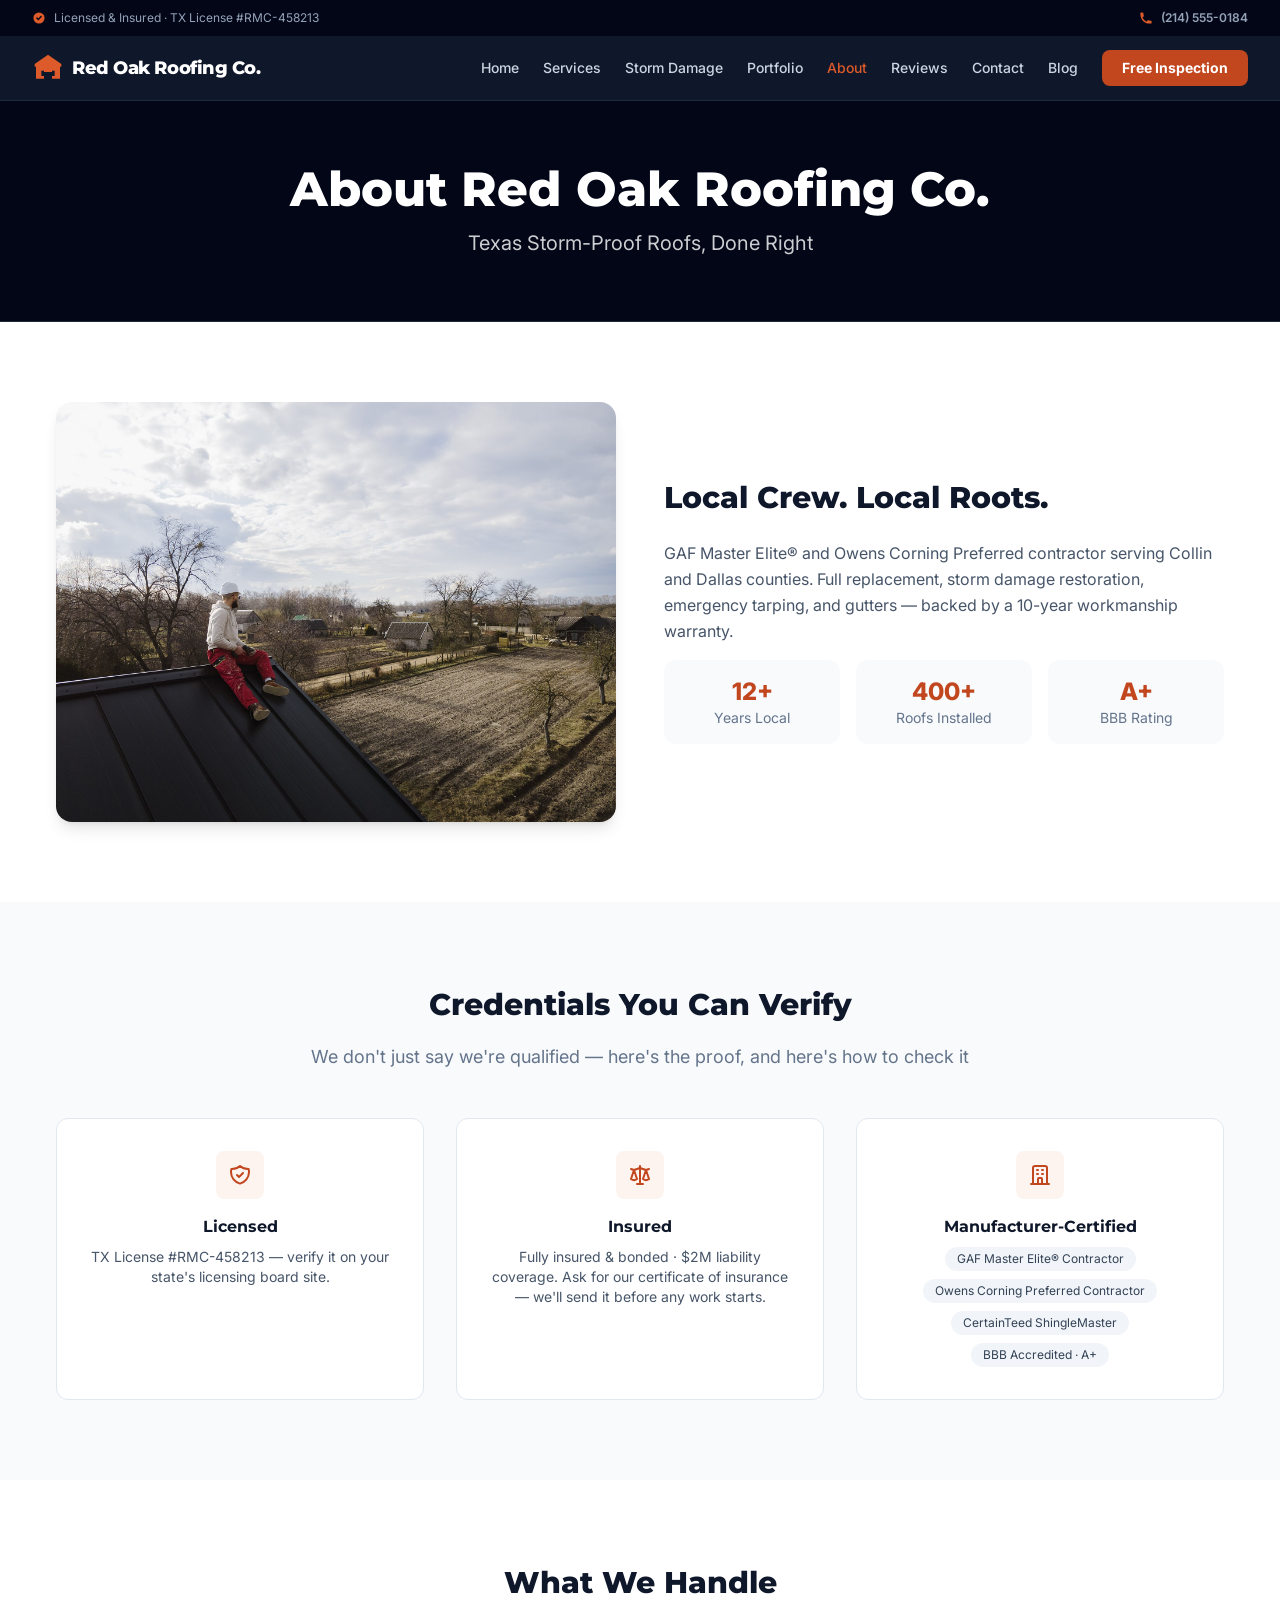
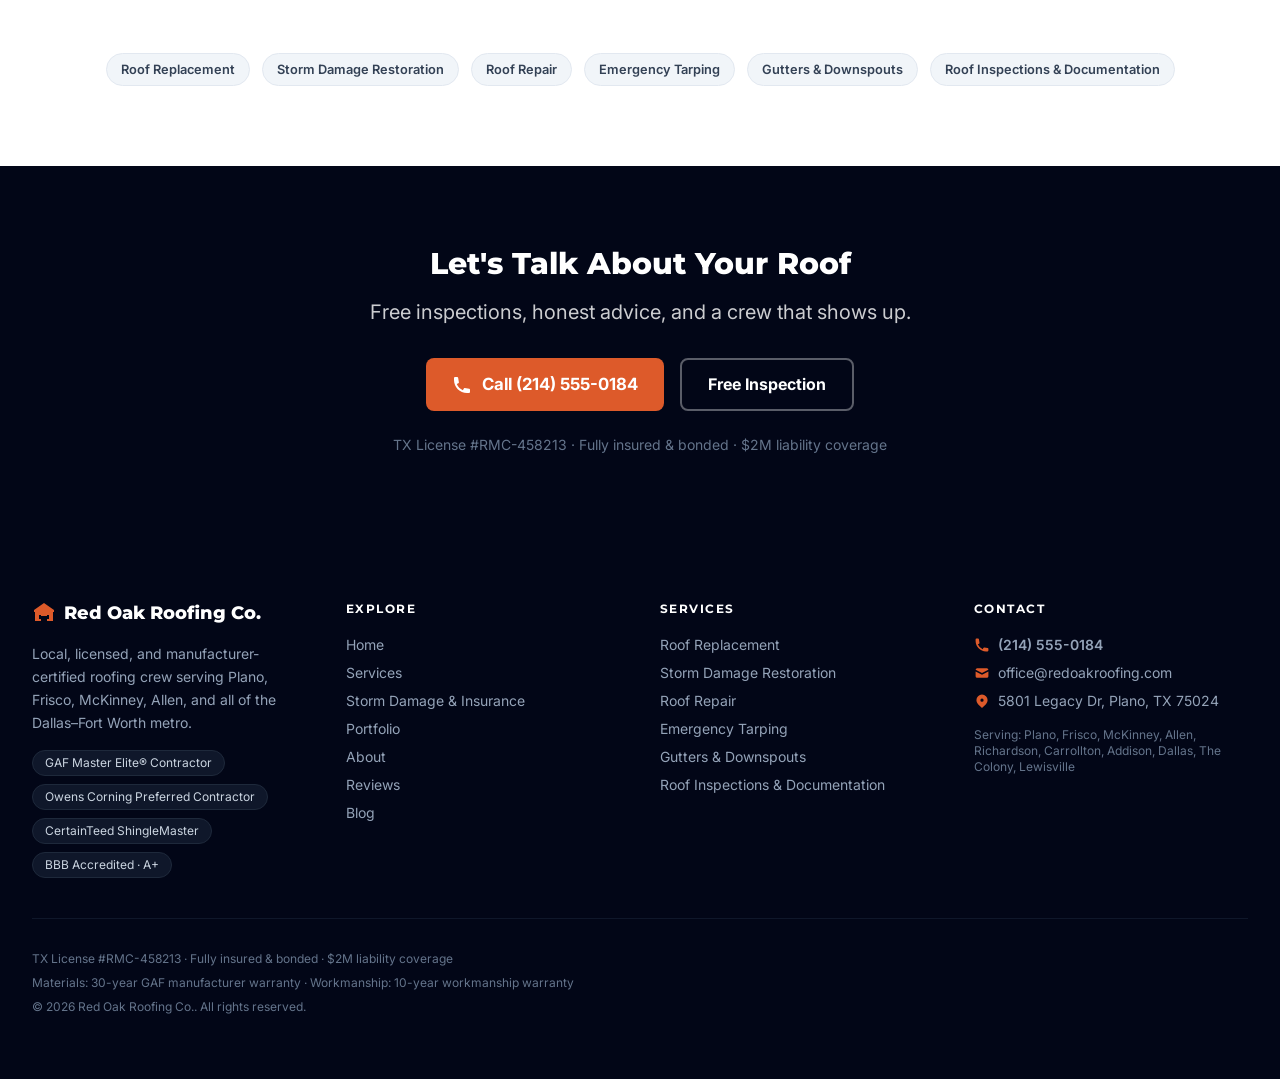
==== about.html @ 8d055d01 "Deploy red-oak-roofing" ====
<!DOCTYPE html>
<html lang="en">
<head>
  <meta charset="UTF-8">
  <meta name="viewport" content="width=device-width, initial-scale=1.0">
  <title>About | Red Oak Roofing Co.</title>
  <meta name="description" content="Learn about Red Oak Roofing Co. — our story, mission, and team.">
  <meta property="og:title" content="About | Red Oak Roofing Co.">
  <meta property="og:description" content="Learn about Red Oak Roofing Co. — our story, mission, and team.">
  <meta property="og:type" content="website">
  <meta name="twitter:card" content="summary_large_image">
  <link rel="canonical" href="https://red-oak-roofing.pages.dev/about.html">
  <script type="application/ld+json">
  {
    "@context": "https://schema.org",
    "@type": "RoofingContractor",
    "name": "Red Oak Roofing Co.",
    "image": "./images/hero-roofing.jpg",
    "telephone": "(214) 555-0184",
    "email": "office@redoakroofing.com",
    "address": { "@type": "PostalAddress", "addressLocality": "Plano, TX", "streetAddress": "5801 Legacy Dr, Plano, TX 75024" },
    "url": "https://red-oak-roofing.pages.dev",
    "description": "GAF Master Elite® and Owens Corning Preferred contractor serving Collin and Dallas counties. Full replacement, storm damage restoration, emergency tarping, and gutters — backed by a 10-year workmanship warranty.",
    "areaServed": "Plano, TX",
    "aggregateRating": { "@type": "AggregateRating", "ratingValue": "4.9", "reviewCount": "212" },
    "priceRange": "$8,000 - $20,000+"
  }
  </script>
  <link rel="stylesheet" href="style.css">
  <link rel="preconnect" href="https://fonts.googleapis.com">
  <link rel="preconnect" href="https://fonts.gstatic.com" crossorigin>
  <link rel="preload" as="style" href="https://fonts.googleapis.com/css2?family=Inter:wght@400;500;600;700&family=Montserrat:wght@600;700;800;900&display=swap">
  <link rel="stylesheet" href="https://fonts.googleapis.com/css2?family=Inter:wght@400;500;600;700&family=Montserrat:wght@600;700;800;900&display=swap" media="print" onload="this.media='all'">
  <noscript><link rel="stylesheet" href="https://fonts.googleapis.com/css2?family=Inter:wght@400;500;600;700&family=Montserrat:wght@600;700;800;900&display=swap"></noscript>
  
  <style>
  *{margin:0;padding:0;box-sizing:border-box}
  html{scroll-behavior:smooth}
  body{font-family:Inter,system-ui,-apple-system,Segoe UI,Roboto,Helvetica Neue,Arial,sans-serif;color:#334155;background:#fff;-webkit-font-smoothing:antialiased}
  h1,h2,h3,h4{font-family:Montserrat,system-ui,sans-serif}
  .container{max-width:1280px;margin:0 auto;padding:0 24px}
  .section{padding:80px 24px}
  .sec-title{font-size:1.875rem;font-weight:800;text-align:center;margin-bottom:48px;color:#0f172a}
  .sec-subtitle{text-align:center;color:#64748b;font-size:1.125rem;margin-top:-32px;margin-bottom:48px}
  .grid-3{display:grid;grid-template-columns:repeat(auto-fit,minmax(300px,1fr));gap:32px}
  .card{background:#fff;border-radius:12px;padding:32px;border:1px solid #e2e8f0;transition:box-shadow .3s}
  .card:hover{box-shadow:0 12px 30px -8px rgba(15,23,42,.12)}
  .form-input{width:100%;padding:12px 16px;border:1px solid #cbd5e1;border-radius:8px;outline:none;transition:border-color .2s,box-shadow .2s;font-family:inherit;background:#fff}
  .form-input:focus{border-color:#c2471f;box-shadow:0 0 0 3px rgba(221,90,42,.15)}
  .btn{display:inline-block;background:#c2471f;color:#fff;padding:14px 28px;border-radius:8px;text-decoration:none;font-weight:700;border:0;cursor:pointer;transition:background .2s;font-family:inherit;font-size:1rem;text-align:center}
  .btn:hover{background:#a03a1e}
  .btn-outline{display:inline-block;border:2px solid rgba(255,255,255,.35);color:#fff;padding:12px 26px;border-radius:8px;text-decoration:none;font-weight:700;transition:background .2s;font-family:inherit;font-size:1rem;text-align:center}
  .btn-outline:hover{background:rgba(255,255,255,.1)}
  .btn-light{display:inline-block;background:#fff;color:#0f172a;padding:14px 28px;border-radius:8px;text-decoration:none;font-weight:700;transition:background .2s;font-family:inherit;font-size:1rem;text-align:center}
  .btn-light:hover{background:#f1f5f9}
  .btn-tel{display:inline-flex;align-items:center;gap:10px;background:#dd5a2a;color:#fff;padding:14px 26px;border-radius:8px;text-decoration:none;font-weight:700;transition:background .2s;font-family:inherit;font-size:1.05rem}
  .btn-tel:hover{background:#c2471f}
  .pill{display:inline-block;background:rgba(255,255,255,.12);border:1px solid rgba(255,255,255,.22);color:#fff;padding:6px 14px;border-radius:9999px;font-size:.8rem;font-weight:600}
  .active-page{color:#dd5a2a!important}
  .smallcaps{font-size:.75rem;font-weight:700;letter-spacing:.12em;text-transform:uppercase}
  .sticky-call{position:fixed;left:0;right:0;bottom:0;z-index:60;display:none;background:#0f172a;padding:10px 12px;gap:10px;border-top:1px solid #1e293b}
  .sticky-call a{flex:1;text-align:center;padding:13px 8px;border-radius:8px;font-weight:700;text-decoration:none;font-size:.95rem}
  .sticky-call .call{background:#dd5a2a;color:#fff}
  .sticky-call .inspect{background:#fff;color:#0f172a}
  .ba{position:relative;overflow:hidden;border-radius:14px;user-select:none}
  .ba img{display:block;width:100%;height:100%;object-fit:cover}
  .ba-after{position:absolute;top:0;left:0;height:100%;overflow:hidden}
  .ba-after img{max-width:none}
  .ba-range{position:absolute;inset:0;width:100%;height:100%;opacity:0;cursor:ew-resize;margin:0}
  .ba-label{position:absolute;top:10px;padding:4px 10px;border-radius:6px;font-size:.7rem;font-weight:700;letter-spacing:.06em;text-transform:uppercase}
  .ba-label.before{left:10px;background:rgba(15,23,42,.75);color:#fff}
  .ba-label.after{right:10px;background:rgba(221,90,42,.92);color:#fff}
  .r-track{display:flex;transition:transform .5s ease}
  .r-slide{min-width:100%;padding:0 16px}
  @media(min-width:768px){.r-slide{min-width:50%}}
  @media(min-width:1024px){.r-slide{min-width:33.333%}}
  @media(max-width:768px){.grid-3{grid-template-columns:1fr}.section{padding:48px 24px}.sticky-call{display:flex}body{padding-bottom:64px}}
  </style>
</head>
<body>
  <div class="bg-slate-950 text-slate-400 text-xs">
    <div class="max-w-7xl mx-auto px-4 sm:px-6 lg:px-8 h-9 flex items-center justify-between">
      <span class="flex items-center gap-2">
        <svg class="w-3.5 h-3.5 text-roof-500" fill="currentColor" viewBox="0 0 20 20"><path fill-rule="evenodd" d="M10 18a8 8 0 100-16 8 8 0 000 16zm3.707-9.293a1 1 0 00-1.414-1.414L9 10.586 7.707 9.293a1 1 0 00-1.414 1.414l2 2a1 1 0 001.414 0l4-4z" clip-rule="evenodd"/></svg>
        Licensed &amp; Insured · TX License #RMC-458213
      </span>
      <a href="tel:(214) 555-0184" class="flex items-center gap-2 hover:text-white transition font-semibold">
        <svg class="w-3.5 h-3.5 text-roof-500" fill="currentColor" viewBox="0 0 20 20"><path d="M2 3a1 1 0 011-1h2.153a1 1 0 01.986.836l.74 4.435a1 1 0 01-.54 1.06l-1.548.773a11.037 11.037 0 006.105 6.105l.774-1.548a1 1 0 011.059-.54l4.435.74a1 1 0 01.836.986V17a1 1 0 01-1 1h-2C7.82 18 2 12.18 2 5V3z"/></svg>
        (214) 555-0184
      </a>
    </div>
  </div>
  <nav class="bg-slate-900 sticky top-0 z-50 border-b border-slate-800">
    <div class="max-w-7xl mx-auto px-4 sm:px-6 lg:px-8">
      <div class="flex justify-between items-center h-16">
        <a href="/" class="flex items-center gap-2">
          <svg class="w-8 h-8 text-roof-500" fill="currentColor" viewBox="0 0 24 24"><path d="M12 2L2 9v2h1v9h6v-5h6v5h6v-9h1V9l-10-7zM7 18v-4h2v4H7zm8 0v-4h2v4h-2z"/></svg>
          <span class="font-heading text-lg font-extrabold text-white tracking-tight">Red Oak Roofing Co.</span>
        </a>
        <div class="hidden lg:flex items-center gap-6 text-sm">
          <a href="/" class="text-slate-300 hover:text-white transition font-medium ">Home</a>
          <a href="/services" class="text-slate-300 hover:text-white transition font-medium ">Services</a>
          <a href="/storm-damage" class="text-slate-300 hover:text-white transition font-medium ">Storm Damage</a>
          <a href="/portfolio" class="text-slate-300 hover:text-white transition font-medium ">Portfolio</a>
          <a href="/about" class="text-slate-300 hover:text-white transition font-medium active-page">About</a>
          <a href="/reviews" class="text-slate-300 hover:text-white transition font-medium ">Reviews</a>
          <a href="/contact" class="text-slate-300 hover:text-white transition font-medium ">Contact</a>
          <a href="/blog" class="text-slate-300 hover:text-white transition font-medium ">Blog</a>
          <a href="/contact" class="bg-roof-600 text-white px-5 py-2 rounded-lg hover:bg-roof-700 transition font-bold text-sm">Free Inspection</a>
        </div>
        <div class="flex items-center gap-3 lg:hidden">
          <a href="tel:(214) 555-0184" class="bg-roof-600 text-white px-4 py-2 rounded-lg font-bold text-sm">Call</a>
          <button onclick="document.getElementById('mobile-menu').classList.toggle('hidden')" aria-label="Menu">
            <svg class="w-6 h-6 text-white" fill="none" stroke="currentColor" viewBox="0 0 24 24"><path stroke-linecap="round" stroke-linejoin="round" stroke-width="2" d="M4 6h16M4 12h16M4 18h16"/></svg>
          </button>
        </div>
      </div>
    </div>
    <div id="mobile-menu" class="hidden lg:hidden bg-slate-900 border-t border-slate-800">
      <div class="px-4 py-3 space-y-1">
        <a href="/" class="block py-2 text-slate-300 hover:text-white">Home</a>
        <a href="/services" class="block py-2 text-slate-300 hover:text-white">Services</a>
        <a href="/storm-damage" class="block py-2 text-roof-500 font-semibold">Storm Damage &amp; Insurance Claims</a>
        <a href="/portfolio" class="block py-2 text-slate-300 hover:text-white">Portfolio</a>
        <a href="/about" class="block py-2 text-slate-300 hover:text-white">About</a>
        <a href="/reviews" class="block py-2 text-slate-300 hover:text-white">Reviews</a>
        <a href="/contact" class="block py-2 text-slate-300 hover:text-white">Contact</a>
        <a href="/blog" class="block py-2 text-slate-300 hover:text-white">Blog</a>
        <a href="tel:(214) 555-0184" class="block py-2 text-roof-500 font-bold">Call (214) 555-0184</a>
      </div>
    </div>
  </nav>

  <section class="bg-slate-950 text-white py-16 border-b border-slate-800">
    <div class="max-w-7xl mx-auto px-4 sm:px-6 lg:px-8 text-center">
      <h1 class="text-4xl md:text-5xl font-extrabold mb-4">About Red Oak Roofing Co.</h1>
      <p class="text-xl opacity-80 max-w-2xl mx-auto">Texas Storm-Proof Roofs, Done Right</p>
    </div>
  </section>

  <section class="section">
    <div class="max-w-7xl mx-auto px-4 sm:px-6 lg:px-8">
      <div class="grid md:grid-cols-2 gap-12 items-center">
        <div>
          <img src="./images/about-crew.jpg" alt="The Red Oak Roofing Co. crew" class="rounded-2xl w-full h-auto shadow-lg" loading="lazy">
        </div>
        <div>
          <h2 class="text-3xl font-extrabold text-slate-900 mb-6">Local Crew. Local Roots.</h2>
          <p class="text-slate-600 leading-relaxed mb-4">GAF Master Elite® and Owens Corning Preferred contractor serving Collin and Dallas counties. Full replacement, storm damage restoration, emergency tarping, and gutters — backed by a 10-year workmanship warranty.</p>
          
          
          <div class="grid grid-cols-3 gap-4">
            <div class="bg-slate-50 rounded-xl p-4 text-center">
              <div class="text-2xl font-extrabold text-roof-600">12+</div>
              <div class="text-slate-500 text-sm">Years Local</div>
            </div>
            <div class="bg-slate-50 rounded-xl p-4 text-center">
              <div class="text-2xl font-extrabold text-roof-600">400+</div>
              <div class="text-slate-500 text-sm">Roofs Installed</div>
            </div>
            <div class="bg-slate-50 rounded-xl p-4 text-center">
              <div class="text-2xl font-extrabold text-roof-600">A+</div>
              <div class="text-slate-500 text-sm">BBB Rating</div>
            </div>
          </div>
        </div>
      </div>
    </div>
  </section>

  <section class="section bg-slate-50">
    <div class="max-w-7xl mx-auto px-4 sm:px-6 lg:px-8">
      <h2 class="sec-title">Credentials You Can Verify</h2>
      <p class="sec-subtitle">We don't just say we're qualified — here's the proof, and here's how to check it</p>
      <div class="grid md:grid-cols-3 gap-8">
        <div class="card">
          <div class="w-12 h-12 bg-roof-50 text-roof-600 rounded-lg flex items-center justify-center mx-auto mb-4">
            <svg class="w-6 h-6" fill="none" stroke="currentColor" viewBox="0 0 24 24"><path stroke-linecap="round" stroke-linejoin="round" stroke-width="2" d="M9 12l2 2 4-4m5.618-4.016A11.955 11.955 0 0112 2.944a11.955 11.955 0 01-8.618 3.04A12.02 12.02 0 003 9c0 5.591 3.824 10.29 9 11.622 5.176-1.332 9-6.03 9-11.622 0-1.042-.133-2.052-.382-3.016z"/></svg>
          </div>
          <h3 class="font-bold text-slate-900 mb-2 text-center">Licensed</h3>
          <p class="text-slate-600 text-sm text-center">TX License #RMC-458213 — verify it on your state's licensing board site.</p>
        </div>
        <div class="card">
          <div class="w-12 h-12 bg-roof-50 text-roof-600 rounded-lg flex items-center justify-center mx-auto mb-4">
            <svg class="w-6 h-6" fill="none" stroke="currentColor" viewBox="0 0 24 24"><path stroke-linecap="round" stroke-linejoin="round" stroke-width="2" d="M3 6l3 1m0 0l-3 9a5.002 5.002 0 006.001 0M6 7l3 9M6 7l6-2m6 2l3-1m-3 1l-3 9a5.002 5.002 0 006.001 0M18 7l3 9m-3-9l-6-2m0-2v2m0 16V5m0 16H9m3 0h3"/></svg>
          </div>
          <h3 class="font-bold text-slate-900 mb-2 text-center">Insured</h3>
          <p class="text-slate-600 text-sm text-center">Fully insured &amp; bonded · $2M liability coverage. Ask for our certificate of insurance — we'll send it before any work starts.</p>
        </div>
        <div class="card">
          <div class="w-12 h-12 bg-roof-50 text-roof-600 rounded-lg flex items-center justify-center mx-auto mb-4">
            <svg class="w-6 h-6" fill="none" stroke="currentColor" viewBox="0 0 24 24"><path stroke-linecap="round" stroke-linejoin="round" stroke-width="2" d="M19 21V5a2 2 0 00-2-2H7a2 2 0 00-2 2v16m14 0h2m-2 0h-5m-9 0H3m2 0h5M9 7h1m-1 4h1m4-4h1m-1 4h1m-5 10v-5a1 1 0 011-1h2a1 1 0 011 1v5m-4 0h4"/></svg>
          </div>
          <h3 class="font-bold text-slate-900 mb-2 text-center">Manufacturer-Certified</h3>
          <div class="flex flex-wrap gap-2 justify-center">
            <span class="text-xs bg-slate-100 rounded-full px-3 py-1 text-slate-700">GAF Master Elite® Contractor</span><span class="text-xs bg-slate-100 rounded-full px-3 py-1 text-slate-700">Owens Corning Preferred Contractor</span><span class="text-xs bg-slate-100 rounded-full px-3 py-1 text-slate-700">CertainTeed ShingleMaster</span><span class="text-xs bg-slate-100 rounded-full px-3 py-1 text-slate-700">BBB Accredited · A+</span>
            
          </div>
        </div>
      </div>
    </div>
  </section>

  <section class="section">
    <div class="max-w-7xl mx-auto px-4 sm:px-6 lg:px-8 text-center">
      <h2 class="sec-title">What We Handle</h2>
      <div class="flex flex-wrap gap-3 justify-center">
        <span class="pill !bg-slate-100 !text-slate-700 !border-slate-200">Roof Replacement</span>
        <span class="pill !bg-slate-100 !text-slate-700 !border-slate-200">Storm Damage Restoration</span>
        <span class="pill !bg-slate-100 !text-slate-700 !border-slate-200">Roof Repair</span>
        <span class="pill !bg-slate-100 !text-slate-700 !border-slate-200">Emergency Tarping</span>
        <span class="pill !bg-slate-100 !text-slate-700 !border-slate-200">Gutters &amp; Downspouts</span>
        <span class="pill !bg-slate-100 !text-slate-700 !border-slate-200">Roof Inspections &amp; Documentation</span>
      </div>
    </div>
  </section>

  <section class="section bg-slate-950 text-white text-center">
    <div class="max-w-3xl mx-auto px-4">
      <h2 class="text-3xl font-extrabold mb-4">Let's Talk About Your Roof</h2>
      <p class="text-xl opacity-80 mb-8">Free inspections, honest advice, and a crew that shows up.</p>
      <div class="flex flex-col sm:flex-row gap-4 justify-center">
        <a href="tel:(214) 555-0184" class="btn-tel">
          <svg class="w-5 h-5" fill="currentColor" viewBox="0 0 20 20"><path d="M2 3a1 1 0 011-1h2.153a1 1 0 01.986.836l.74 4.435a1 1 0 01-.54 1.06l-1.548.773a11.037 11.037 0 006.105 6.105l.774-1.548a1 1 0 011.059-.54l4.435.74a1 1 0 01.836.986V17a1 1 0 01-1 1h-2C7.82 18 2 12.18 2 5V3z"/></svg>
          Call (214) 555-0184
        </a>
        <a href="/contact" class="btn-outline">Free Inspection</a>
      </div>
      <p class="text-slate-500 text-sm mt-6">TX License #RMC-458213 · Fully insured &amp; bonded · $2M liability coverage</p>
    </div>
  </section>

  <footer class="bg-slate-950 text-slate-400">
    <div class="max-w-7xl mx-auto px-4 sm:px-6 lg:px-8 py-16">
      <div class="grid grid-cols-1 md:grid-cols-2 lg:grid-cols-4 gap-10">
        <div>
          <div class="flex items-center gap-2 mb-4">
            <svg class="w-6 h-6 text-roof-500" fill="currentColor" viewBox="0 0 24 24"><path d="M12 2L2 9v2h1v9h6v-5h6v5h6v-9h1V9l-10-7zM7 18v-4h2v4H7zm8 0v-4h2v4h-2z"/></svg>
            <span class="font-heading text-lg font-extrabold text-white">Red Oak Roofing Co.</span>
          </div>
          <p class="text-sm leading-relaxed mb-4">Local, licensed, and manufacturer-certified roofing crew serving Plano, Frisco, McKinney, Allen, and all of the Dallas–Fort Worth metro.</p>
          <div class="flex flex-wrap gap-2">
            <span class="text-xs bg-slate-900 border border-slate-800 rounded-full px-3 py-1 text-slate-300">GAF Master Elite® Contractor</span><span class="text-xs bg-slate-900 border border-slate-800 rounded-full px-3 py-1 text-slate-300">Owens Corning Preferred Contractor</span><span class="text-xs bg-slate-900 border border-slate-800 rounded-full px-3 py-1 text-slate-300">CertainTeed ShingleMaster</span><span class="text-xs bg-slate-900 border border-slate-800 rounded-full px-3 py-1 text-slate-300">BBB Accredited · A+</span>
          </div>
        </div>
        <div>
          <h3 class="font-heading text-white font-bold mb-4 text-sm smallcaps">Explore</h3>
          <ul class="space-y-2 text-sm">
            <li><a href="/" class="hover:text-white transition">Home</a></li>
            <li><a href="/services" class="hover:text-white transition">Services</a></li>
            <li><a href="/storm-damage" class="hover:text-white transition">Storm Damage &amp; Insurance</a></li>
            <li><a href="/portfolio" class="hover:text-white transition">Portfolio</a></li>
            <li><a href="/about" class="hover:text-white transition">About</a></li>
            <li><a href="/reviews" class="hover:text-white transition">Reviews</a></li>
            <li><a href="/blog" class="hover:text-white transition">Blog</a></li>
          </ul>
        </div>
        <div>
          <h3 class="font-heading text-white font-bold mb-4 text-sm smallcaps">Services</h3>
          <ul class="space-y-2 text-sm">
            <li>Roof Replacement</li>
            <li>Storm Damage Restoration</li>
            <li>Roof Repair</li>
            <li>Emergency Tarping</li>
            <li>Gutters &amp; Downspouts</li>
            <li>Roof Inspections &amp; Documentation</li>
          </ul>
        </div>
        <div>
          <h3 class="font-heading text-white font-bold mb-4 text-sm smallcaps">Contact</h3>
          <ul class="space-y-2 text-sm">
            <li class="flex items-center gap-2"><svg class="w-4 h-4 text-roof-500" fill="currentColor" viewBox="0 0 20 20"><path d="M2 3a1 1 0 011-1h2.153a1 1 0 01.986.836l.74 4.435a1 1 0 01-.54 1.06l-1.548.773a11.037 11.037 0 006.105 6.105l.774-1.548a1 1 0 011.059-.54l4.435.74a1 1 0 01.836.986V17a1 1 0 01-1 1h-2C7.82 18 2 12.18 2 5V3z"/></svg><a href="tel:(214) 555-0184" class="hover:text-white transition font-semibold">(214) 555-0184</a></li>
            <li class="flex items-center gap-2"><svg class="w-4 h-4 text-roof-500" fill="currentColor" viewBox="0 0 20 20"><path d="M2.003 5.884L10 9.882l7.997-3.998A2 2 0 0016 4H4a2 2 0 00-1.997 1.884z"/><path d="M18 8.118l-8 4-8-4V14a2 2 0 002 2h12a2 2 0 002-2V8.118z"/></svg><a href="mailto:office@redoakroofing.com" class="hover:text-white transition">office@redoakroofing.com</a></li>
            <li class="flex items-start gap-2"><svg class="w-4 h-4 text-roof-500 mt-0.5" fill="currentColor" viewBox="0 0 20 20"><path fill-rule="evenodd" d="M5.05 4.05a7 7 0 119.9 9.9L10 18.9l-4.95-4.95a7 7 0 010-9.9zM10 11a2 2 0 100-4 2 2 0 000 4z" clip-rule="evenodd"/></svg><span>5801 Legacy Dr, Plano, TX 75024</span></li>
          </ul>
          <p class="text-xs mt-4 text-slate-500">Serving: Plano, Frisco, McKinney, Allen, Richardson, Carrollton, Addison, Dallas, The Colony, Lewisville</p>
        </div>
      </div>
      <div class="border-t border-slate-900 mt-10 pt-8 text-xs text-slate-500 space-y-2">
        <p>TX License #RMC-458213 · Fully insured &amp; bonded · $2M liability coverage</p>
        <p>Materials: 30-year GAF manufacturer warranty · Workmanship: 10-year workmanship warranty</p>
        <p>&copy; 2026 Red Oak Roofing Co.. All rights reserved.</p>
      </div>
    </div>
  </footer>
  <div class="sticky-call">
    <a href="tel:(214) 555-0184" class="call">Call Now</a>
    <a href="/contact" class="inspect">Free Inspection</a>
  </div>
  <script>
    document.getElementById('mobile-menu')?.classList.add('hidden');
  </script>
</body>
</html>
---- style.css ----
*,:after,:before{--tw-border-spacing-x:0;--tw-border-spacing-y:0;--tw-translate-x:0;--tw-translate-y:0;--tw-rotate:0;--tw-skew-x:0;--tw-skew-y:0;--tw-scale-x:1;--tw-scale-y:1;--tw-pan-x: ;--tw-pan-y: ;--tw-pinch-zoom: ;--tw-scroll-snap-strictness:proximity;--tw-gradient-from-position: ;--tw-gradient-via-position: ;--tw-gradient-to-position: ;--tw-ordinal: ;--tw-slashed-zero: ;--tw-numeric-figure: ;--tw-numeric-spacing: ;--tw-numeric-fraction: ;--tw-ring-inset: ;--tw-ring-offset-width:0px;--tw-ring-offset-color:#fff;--tw-ring-color:rgba(59,130,246,.5);--tw-ring-offset-shadow:0 0 #0000;--tw-ring-shadow:0 0 #0000;--tw-shadow:0 0 #0000;--tw-shadow-colored:0 0 #0000;--tw-blur: ;--tw-brightness: ;--tw-contrast: ;--tw-grayscale: ;--tw-hue-rotate: ;--tw-invert: ;--tw-saturate: ;--tw-sepia: ;--tw-drop-shadow: ;--tw-backdrop-blur: ;--tw-backdrop-brightness: ;--tw-backdrop-contrast: ;--tw-backdrop-grayscale: ;--tw-backdrop-hue-rotate: ;--tw-backdrop-invert: ;--tw-backdrop-opacity: ;--tw-backdrop-saturate: ;--tw-backdrop-sepia: ;--tw-contain-size: ;--tw-contain-layout: ;--tw-contain-paint: ;--tw-contain-style: }::backdrop{--tw-border-spacing-x:0;--tw-border-spacing-y:0;--tw-translate-x:0;--tw-translate-y:0;--tw-rotate:0;--tw-skew-x:0;--tw-skew-y:0;--tw-scale-x:1;--tw-scale-y:1;--tw-pan-x: ;--tw-pan-y: ;--tw-pinch-zoom: ;--tw-scroll-snap-strictness:proximity;--tw-gradient-from-position: ;--tw-gradient-via-position: ;--tw-gradient-to-position: ;--tw-ordinal: ;--tw-slashed-zero: ;--tw-numeric-figure: ;--tw-numeric-spacing: ;--tw-numeric-fraction: ;--tw-ring-inset: ;--tw-ring-offset-width:0px;--tw-ring-offset-color:#fff;--tw-ring-color:rgba(59,130,246,.5);--tw-ring-offset-shadow:0 0 #0000;--tw-ring-shadow:0 0 #0000;--tw-shadow:0 0 #0000;--tw-shadow-colored:0 0 #0000;--tw-blur: ;--tw-brightness: ;--tw-contrast: ;--tw-grayscale: ;--tw-hue-rotate: ;--tw-invert: ;--tw-saturate: ;--tw-sepia: ;--tw-drop-shadow: ;--tw-backdrop-blur: ;--tw-backdrop-brightness: ;--tw-backdrop-contrast: ;--tw-backdrop-grayscale: ;--tw-backdrop-hue-rotate: ;--tw-backdrop-invert: ;--tw-backdrop-opacity: ;--tw-backdrop-saturate: ;--tw-backdrop-sepia: ;--tw-contain-size: ;--tw-contain-layout: ;--tw-contain-paint: ;--tw-contain-style: }/*! tailwindcss v3.4.19 | MIT License | https://tailwindcss.com*/*,:after,:before{box-sizing:border-box;border:0 solid #e5e7eb}:after,:before{--tw-content:""}:host,html{line-height:1.5;-webkit-text-size-adjust:100%;-moz-tab-size:4;-o-tab-size:4;tab-size:4;font-family:Inter,system-ui,sans-serif;font-feature-settings:normal;font-variation-settings:normal;-webkit-tap-highlight-color:transparent}body{margin:0;line-height:inherit}hr{height:0;color:inherit;border-top-width:1px}abbr:where([title]){-webkit-text-decoration:underline dotted;text-decoration:underline dotted}h1,h2,h3,h4,h5,h6{font-size:inherit;font-weight:inherit}a{color:inherit;text-decoration:inherit}b,strong{font-weight:bolder}code,kbd,pre,samp{font-family:JetBrains Mono,monospace;font-feature-settings:normal;font-variation-settings:normal;font-size:1em}small{font-size:80%}sub,sup{font-size:75%;line-height:0;position:relative;vertical-align:baseline}sub{bottom:-.25em}sup{top:-.5em}table{text-indent:0;border-color:inherit;border-collapse:collapse}button,input,optgroup,select,textarea{font-family:inherit;font-feature-settings:inherit;font-variation-settings:inherit;font-size:100%;font-weight:inherit;line-height:inherit;letter-spacing:inherit;color:inherit;margin:0;padding:0}button,select{text-transform:none}button,input:where([type=button]),input:where([type=reset]),input:where([type=submit]){-webkit-appearance:button;background-color:transparent;background-image:none}:-moz-focusring{outline:auto}:-moz-ui-invalid{box-shadow:none}progress{vertical-align:baseline}::-webkit-inner-spin-button,::-webkit-outer-spin-button{height:auto}[type=search]{-webkit-appearance:textfield;outline-offset:-2px}::-webkit-search-decoration{-webkit-appearance:none}::-webkit-file-upload-button{-webkit-appearance:button;font:inherit}summary{display:list-item}blockquote,dd,dl,figure,h1,h2,h3,h4,h5,h6,hr,p,pre{margin:0}fieldset{margin:0}fieldset,legend{padding:0}menu,ol,ul{list-style:none;margin:0;padding:0}dialog{padding:0}textarea{resize:vertical}input::-moz-placeholder,textarea::-moz-placeholder{opacity:1;color:#9ca3af}input::placeholder,textarea::placeholder{opacity:1;color:#9ca3af}[role=button],button{cursor:pointer}:disabled{cursor:default}audio,canvas,embed,iframe,img,object,svg,video{display:block;vertical-align:middle}img,video{max-width:100%;height:auto}[hidden]:where(:not([hidden=until-found])){display:none}.container{width:100%}@media (min-width:640px){.container{max-width:640px}}@media (min-width:768px){.container{max-width:768px}}@media (min-width:1024px){.container{max-width:1024px}}@media (min-width:1280px){.container{max-width:1280px}}@media (min-width:1536px){.container{max-width:1536px}}.pointer-events-none{pointer-events:none}.visible{visibility:visible}.fixed{position:fixed}.absolute{position:absolute}.relative{position:relative}.sticky{position:sticky}.inset-0{inset:0}.inset-x-0{left:0;right:0}.-bottom-4{bottom:-1rem}.-left-4{left:-1rem}.-right-4{right:-1rem}.-top-3{top:-.75rem}.-top-4{top:-1rem}.bottom-0{bottom:0}.bottom-8{bottom:2rem}.left-0{left:0}.left-1\/2{left:50%}.left-3{left:.75rem}.right-0{right:0}.top-0{top:0}.top-3{top:.75rem}.z-10{z-index:10}.z-50{z-index:50}.z-\[1\]{z-index:1}.z-\[2\]{z-index:2}.mx-2{margin-left:.5rem;margin-right:.5rem}.mx-auto{margin-left:auto;margin-right:auto}.my-1{margin-top:.25rem;margin-bottom:.25rem}.my-2{margin-top:.5rem;margin-bottom:.5rem}.my-4{margin-top:1rem;margin-bottom:1rem}.mb-0{margin-bottom:0}.mb-1{margin-bottom:.25rem}.mb-10{margin-bottom:2.5rem}.mb-12{margin-bottom:3rem}.mb-14{margin-bottom:3.5rem}.mb-16{margin-bottom:4rem}.mb-2{margin-bottom:.5rem}.mb-3{margin-bottom:.75rem}.mb-4{margin-bottom:1rem}.mb-5{margin-bottom:1.25rem}.mb-6{margin-bottom:1.5rem}.mb-8{margin-bottom:2rem}.mt-0\.5{margin-top:.125rem}.mt-1{margin-top:.25rem}.mt-1\.5{margin-top:.375rem}.mt-10{margin-top:2.5rem}.mt-12{margin-top:3rem}.mt-16{margin-top:4rem}.mt-2{margin-top:.5rem}.mt-3{margin-top:.75rem}.mt-4{margin-top:1rem}.mt-6{margin-top:1.5rem}.mt-8{margin-top:2rem}.line-clamp-3{overflow:hidden;display:-webkit-box;-webkit-box-orient:vertical;-webkit-line-clamp:3}.block{display:block}.inline-block{display:inline-block}.flex{display:flex}.inline-flex{display:inline-flex}.table{display:table}.grid{display:grid}.hidden{display:none}.aspect-\[16\/10\]{aspect-ratio:16/10}.aspect-\[4\/3\]{aspect-ratio:4/3}.aspect-square{aspect-ratio:1/1}.h-0\.5{height:.125rem}.h-1{height:.25rem}.h-10{height:2.5rem}.h-12{height:3rem}.h-14{height:3.5rem}.h-16{height:4rem}.h-2{height:.5rem}.h-20{height:5rem}.h-24{height:6rem}.h-28{height:7rem}.h-3{height:.75rem}.h-3\.5{height:.875rem}.h-32{height:8rem}.h-4{height:1rem}.h-48{height:12rem}.h-5{height:1.25rem}.h-52{height:13rem}.h-56{height:14rem}.h-6{height:1.5rem}.h-64{height:16rem}.h-7{height:1.75rem}.h-72{height:18rem}.h-8{height:2rem}.h-80{height:20rem}.h-9{height:2.25rem}.h-96{height:24rem}.h-\[260px\]{height:260px}.h-\[400px\]{height:400px}.h-\[450px\]{height:450px}.h-\[500px\]{height:500px}.h-auto{height:auto}.h-full{height:100%}.min-h-\[2rem\]{min-height:2rem}.min-h-\[90vh\]{min-height:90vh}.min-h-screen{min-height:100vh}.w-1{width:.25rem}.w-10{width:2.5rem}.w-12{width:3rem}.w-14{width:3.5rem}.w-16{width:4rem}.w-2{width:.5rem}.w-20{width:5rem}.w-24{width:6rem}.w-28{width:7rem}.w-3{width:.75rem}.w-3\.5{width:.875rem}.w-4{width:1rem}.w-5{width:1.25rem}.w-6{width:1.5rem}.w-7{width:1.75rem}.w-8{width:2rem}.w-9{width:2.25rem}.w-full{width:100%}.min-w-0{min-width:0}.max-w-2xl{max-width:42rem}.max-w-3xl{max-width:48rem}.max-w-4xl{max-width:56rem}.max-w-5xl{max-width:64rem}.max-w-6xl{max-width:72rem}.max-w-7xl{max-width:80rem}.max-w-md{max-width:28rem}.max-w-none{max-width:none}.max-w-sm{max-width:24rem}.max-w-xl{max-width:36rem}.flex-1{flex:1 1 0%}.flex-shrink-0,.shrink-0{flex-shrink:0}.flex-grow,.grow{flex-grow:1}.-translate-x-1\/2{--tw-translate-x:-50%}.-translate-x-1\/2,.scale-105{transform:translate(var(--tw-translate-x),var(--tw-translate-y)) rotate(var(--tw-rotate)) skewX(var(--tw-skew-x)) skewY(var(--tw-skew-y)) scaleX(var(--tw-scale-x)) scaleY(var(--tw-scale-y))}.scale-105{--tw-scale-x:1.05;--tw-scale-y:1.05}.transform{transform:translate(var(--tw-translate-x),var(--tw-translate-y)) rotate(var(--tw-rotate)) skewX(var(--tw-skew-x)) skewY(var(--tw-skew-y)) scaleX(var(--tw-scale-x)) scaleY(var(--tw-scale-y))}@keyframes bounce{0%,to{transform:translateY(-25%);animation-timing-function:cubic-bezier(.8,0,1,1)}50%{transform:none;animation-timing-function:cubic-bezier(0,0,.2,1)}}.animate-bounce{animation:bounce 1s infinite}@keyframes pulse{50%{opacity:.5}}.animate-pulse{animation:pulse 2s cubic-bezier(.4,0,.6,1) infinite}.cursor-default{cursor:default}.grid-cols-1{grid-template-columns:repeat(1,minmax(0,1fr))}.grid-cols-2{grid-template-columns:repeat(2,minmax(0,1fr))}.grid-cols-3{grid-template-columns:repeat(3,minmax(0,1fr))}.flex-col{flex-direction:column}.flex-wrap{flex-wrap:wrap}.items-start{align-items:flex-start}.items-end{align-items:flex-end}.items-center{align-items:center}.justify-center{justify-content:center}.justify-between{justify-content:space-between}.gap-1{gap:.25rem}.gap-1\.5{gap:.375rem}.gap-10{gap:2.5rem}.gap-12{gap:3rem}.gap-16{gap:4rem}.gap-2{gap:.5rem}.gap-3{gap:.75rem}.gap-4{gap:1rem}.gap-5{gap:1.25rem}.gap-6{gap:1.5rem}.gap-8{gap:2rem}.gap-x-10{-moz-column-gap:2.5rem;column-gap:2.5rem}.gap-x-6{-moz-column-gap:1.5rem;column-gap:1.5rem}.gap-y-2{row-gap:.5rem}.gap-y-3{row-gap:.75rem}.space-y-1>:not([hidden])~:not([hidden]){--tw-space-y-reverse:0;margin-top:calc(.25rem*(1 - var(--tw-space-y-reverse)));margin-bottom:calc(.25rem*var(--tw-space-y-reverse))}.space-y-1\.5>:not([hidden])~:not([hidden]){--tw-space-y-reverse:0;margin-top:calc(.375rem*(1 - var(--tw-space-y-reverse)));margin-bottom:calc(.375rem*var(--tw-space-y-reverse))}.space-y-16>:not([hidden])~:not([hidden]){--tw-space-y-reverse:0;margin-top:calc(4rem*(1 - var(--tw-space-y-reverse)));margin-bottom:calc(4rem*var(--tw-space-y-reverse))}.space-y-2>:not([hidden])~:not([hidden]){--tw-space-y-reverse:0;margin-top:calc(.5rem*(1 - var(--tw-space-y-reverse)));margin-bottom:calc(.5rem*var(--tw-space-y-reverse))}.space-y-2\.5>:not([hidden])~:not([hidden]){--tw-space-y-reverse:0;margin-top:calc(.625rem*(1 - var(--tw-space-y-reverse)));margin-bottom:calc(.625rem*var(--tw-space-y-reverse))}.space-y-3>:not([hidden])~:not([hidden]){--tw-space-y-reverse:0;margin-top:calc(.75rem*(1 - var(--tw-space-y-reverse)));margin-bottom:calc(.75rem*var(--tw-space-y-reverse))}.space-y-4>:not([hidden])~:not([hidden]){--tw-space-y-reverse:0;margin-top:calc(1rem*(1 - var(--tw-space-y-reverse)));margin-bottom:calc(1rem*var(--tw-space-y-reverse))}.space-y-5>:not([hidden])~:not([hidden]){--tw-space-y-reverse:0;margin-top:calc(1.25rem*(1 - var(--tw-space-y-reverse)));margin-bottom:calc(1.25rem*var(--tw-space-y-reverse))}.space-y-6>:not([hidden])~:not([hidden]){--tw-space-y-reverse:0;margin-top:calc(1.5rem*(1 - var(--tw-space-y-reverse)));margin-bottom:calc(1.5rem*var(--tw-space-y-reverse))}.overflow-hidden{overflow:hidden}.whitespace-nowrap{white-space:nowrap}.whitespace-pre-line{white-space:pre-line}.rounded-2xl{border-radius:1rem}.rounded-full{border-radius:9999px}.rounded-lg{border-radius:.5rem}.rounded-xl{border-radius:.75rem}.border{border-width:1px}.border-2{border-width:2px}.border-4{border-width:4px}.border-y{border-top-width:1px}.border-b,.border-y{border-bottom-width:1px}.border-t{border-top-width:1px}.border-t-4{border-top-width:4px}.\!border-slate-200{--tw-border-opacity:1!important;border-color:rgb(226 232 240/var(--tw-border-opacity,1))!important}.\!border-slate-300{--tw-border-opacity:1!important;border-color:rgb(203 213 225/var(--tw-border-opacity,1))!important}.border-accent-100{--tw-border-opacity:1;border-color:rgb(243 232 255/var(--tw-border-opacity,1))}.border-gray-100{--tw-border-opacity:1;border-color:rgb(243 244 246/var(--tw-border-opacity,1))}.border-gray-200{--tw-border-opacity:1;border-color:rgb(229 231 235/var(--tw-border-opacity,1))}.border-gray-300{--tw-border-opacity:1;border-color:rgb(209 213 219/var(--tw-border-opacity,1))}.border-gray-600{--tw-border-opacity:1;border-color:rgb(75 85 99/var(--tw-border-opacity,1))}.border-gray-700{--tw-border-opacity:1;border-color:rgb(55 65 81/var(--tw-border-opacity,1))}.border-gray-800{--tw-border-opacity:1;border-color:rgb(31 41 55/var(--tw-border-opacity,1))}.border-gym-500{--tw-border-opacity:1;border-color:rgb(34 197 94/var(--tw-border-opacity,1))}.border-gym-500\/30{border-color:rgba(34,197,94,.3)}.border-purple-200{--tw-border-opacity:1;border-color:rgb(233 213 255/var(--tw-border-opacity,1))}.border-roof-500\/40{border-color:rgba(221,90,42,.4)}.border-roof-600{--tw-border-opacity:1;border-color:rgb(194 71 31/var(--tw-border-opacity,1))}.border-rose-100{--tw-border-opacity:1;border-color:rgb(252 231 243/var(--tw-border-opacity,1))}.border-rose-50{--tw-border-opacity:1;border-color:rgb(253 242 248/var(--tw-border-opacity,1))}.border-slate-200{--tw-border-opacity:1;border-color:rgb(226 232 240/var(--tw-border-opacity,1))}.border-slate-800{--tw-border-opacity:1;border-color:rgb(30 41 59/var(--tw-border-opacity,1))}.border-slate-900{--tw-border-opacity:1;border-color:rgb(15 23 42/var(--tw-border-opacity,1))}.border-teal-100{--tw-border-opacity:1;border-color:rgb(204 251 241/var(--tw-border-opacity,1))}.border-teal-900{--tw-border-opacity:1;border-color:rgb(19 78 74/var(--tw-border-opacity,1))}.border-white{--tw-border-opacity:1;border-color:rgb(255 255 255/var(--tw-border-opacity,1))}.border-white\/30{border-color:hsla(0,0%,100%,.3)}.border-white\/40{border-color:hsla(0,0%,100%,.4)}.\!bg-slate-100{--tw-bg-opacity:1!important;background-color:rgb(241 245 249/var(--tw-bg-opacity,1))!important}.bg-\[\#fdf8f3\]{--tw-bg-opacity:1;background-color:rgb(253 248 243/var(--tw-bg-opacity,1))}.bg-accent-100{--tw-bg-opacity:1;background-color:rgb(243 232 255/var(--tw-bg-opacity,1))}.bg-accent-200{--tw-bg-opacity:1;background-color:rgb(233 213 255/var(--tw-bg-opacity,1))}.bg-accent-50{--tw-bg-opacity:1;background-color:rgb(250 245 255/var(--tw-bg-opacity,1))}.bg-accent-600{--tw-bg-opacity:1;background-color:rgb(147 51 234/var(--tw-bg-opacity,1))}.bg-amber-100{--tw-bg-opacity:1;background-color:rgb(254 243 199/var(--tw-bg-opacity,1))}.bg-amber-200{--tw-bg-opacity:1;background-color:rgb(253 230 138/var(--tw-bg-opacity,1))}.bg-amber-50{--tw-bg-opacity:1;background-color:rgb(255 251 235/var(--tw-bg-opacity,1))}.bg-amber-500{--tw-bg-opacity:1;background-color:rgb(245 158 11/var(--tw-bg-opacity,1))}.bg-amber-600{--tw-bg-opacity:1;background-color:rgb(217 119 6/var(--tw-bg-opacity,1))}.bg-black\/10{background-color:rgba(0,0,0,.1)}.bg-black\/20{background-color:rgba(0,0,0,.2)}.bg-black\/40{background-color:rgba(0,0,0,.4)}.bg-black\/50{background-color:rgba(0,0,0,.5)}.bg-black\/60{background-color:rgba(0,0,0,.6)}.bg-black\/90{background-color:rgba(0,0,0,.9)}.bg-black\/95{background-color:rgba(0,0,0,.95)}.bg-brand-100{--tw-bg-opacity:1;background-color:rgb(219 234 254/var(--tw-bg-opacity,1))}.bg-brand-200{--tw-bg-opacity:1;background-color:rgb(191 219 254/var(--tw-bg-opacity,1))}.bg-brand-500{--tw-bg-opacity:1;background-color:rgb(37 99 235/var(--tw-bg-opacity,1))}.bg-brand-600{--tw-bg-opacity:1;background-color:rgb(29 78 216/var(--tw-bg-opacity,1))}.bg-gray-200{--tw-bg-opacity:1;background-color:rgb(229 231 235/var(--tw-bg-opacity,1))}.bg-gray-300{--tw-bg-opacity:1;background-color:rgb(209 213 219/var(--tw-bg-opacity,1))}.bg-gray-50{--tw-bg-opacity:1;background-color:rgb(249 250 251/var(--tw-bg-opacity,1))}.bg-gray-700{--tw-bg-opacity:1;background-color:rgb(55 65 81/var(--tw-bg-opacity,1))}.bg-gray-800{--tw-bg-opacity:1;background-color:rgb(31 41 55/var(--tw-bg-opacity,1))}.bg-gray-800\/30{background-color:rgba(31,41,55,.3)}.bg-gray-800\/50{background-color:rgba(31,41,55,.5)}.bg-gray-900{--tw-bg-opacity:1;background-color:rgb(17 24 39/var(--tw-bg-opacity,1))}.bg-gray-900\/95{background-color:rgba(17,24,39,.95)}.bg-gray-950{--tw-bg-opacity:1;background-color:rgb(3 7 18/var(--tw-bg-opacity,1))}.bg-green-100{--tw-bg-opacity:1;background-color:rgb(220 252 231/var(--tw-bg-opacity,1))}.bg-green-400{--tw-bg-opacity:1;background-color:rgb(74 222 128/var(--tw-bg-opacity,1))}.bg-green-500,.bg-gym-500{--tw-bg-opacity:1;background-color:rgb(34 197 94/var(--tw-bg-opacity,1))}.bg-gym-500\/20{background-color:rgba(34,197,94,.2)}.bg-purple-50{--tw-bg-opacity:1;background-color:rgb(250 245 255/var(--tw-bg-opacity,1))}.bg-purple-600{--tw-bg-opacity:1;background-color:rgb(147 51 234/var(--tw-bg-opacity,1))}.bg-roof-50{--tw-bg-opacity:1;background-color:rgb(253 244 239/var(--tw-bg-opacity,1))}.bg-roof-600{--tw-bg-opacity:1;background-color:rgb(194 71 31/var(--tw-bg-opacity,1))}.bg-roof-600\/15{background-color:rgba(194,71,31,.15)}.bg-rose-100{--tw-bg-opacity:1;background-color:rgb(252 231 243/var(--tw-bg-opacity,1))}.bg-rose-400{--tw-bg-opacity:1;background-color:rgb(244 114 182/var(--tw-bg-opacity,1))}.bg-rose-500{--tw-bg-opacity:1;background-color:rgb(236 72 153/var(--tw-bg-opacity,1))}.bg-rose-900\/0{background-color:rgba(131,24,67,0)}.bg-slate-100{--tw-bg-opacity:1;background-color:rgb(241 245 249/var(--tw-bg-opacity,1))}.bg-slate-50{--tw-bg-opacity:1;background-color:rgb(248 250 252/var(--tw-bg-opacity,1))}.bg-slate-900{--tw-bg-opacity:1;background-color:rgb(15 23 42/var(--tw-bg-opacity,1))}.bg-slate-950{--tw-bg-opacity:1;background-color:rgb(2 6 23/var(--tw-bg-opacity,1))}.bg-teal-100{--tw-bg-opacity:1;background-color:rgb(204 251 241/var(--tw-bg-opacity,1))}.bg-teal-50{--tw-bg-opacity:1;background-color:rgb(240 253 250/var(--tw-bg-opacity,1))}.bg-teal-500{--tw-bg-opacity:1;background-color:rgb(20 184 166/var(--tw-bg-opacity,1))}.bg-teal-600{--tw-bg-opacity:1;background-color:rgb(13 148 136/var(--tw-bg-opacity,1))}.bg-teal-900\/0{background-color:rgba(19,78,74,0)}.bg-teal-950{--tw-bg-opacity:1;background-color:rgb(4 47 46/var(--tw-bg-opacity,1))}.bg-white{--tw-bg-opacity:1;background-color:rgb(255 255 255/var(--tw-bg-opacity,1))}.bg-white\/15{background-color:hsla(0,0%,100%,.15)}.bg-white\/20{background-color:hsla(0,0%,100%,.2)}.bg-white\/80{background-color:hsla(0,0%,100%,.8)}.bg-white\/90{background-color:hsla(0,0%,100%,.9)}.bg-white\/95{background-color:hsla(0,0%,100%,.95)}.bg-gradient-to-b{background-image:linear-gradient(to bottom,var(--tw-gradient-stops))}.bg-gradient-to-br{background-image:linear-gradient(to bottom right,var(--tw-gradient-stops))}.bg-gradient-to-r{background-image:linear-gradient(to right,var(--tw-gradient-stops))}.bg-gradient-to-t{background-image:linear-gradient(to top,var(--tw-gradient-stops))}.from-accent-400{--tw-gradient-from:#c084fc var(--tw-gradient-from-position);--tw-gradient-to:rgba(192,132,252,0) var(--tw-gradient-to-position);--tw-gradient-stops:var(--tw-gradient-from),var(--tw-gradient-to)}.from-amber-400{--tw-gradient-from:#fbbf24 var(--tw-gradient-from-position);--tw-gradient-to:rgba(251,191,36,0) var(--tw-gradient-to-position);--tw-gradient-stops:var(--tw-gradient-from),var(--tw-gradient-to)}.from-amber-700{--tw-gradient-from:#b45309 var(--tw-gradient-from-position);--tw-gradient-to:rgba(180,83,9,0) var(--tw-gradient-to-position);--tw-gradient-stops:var(--tw-gradient-from),var(--tw-gradient-to)}.from-black\/60{--tw-gradient-from:rgba(0,0,0,.6) var(--tw-gradient-from-position);--tw-gradient-to:transparent var(--tw-gradient-to-position);--tw-gradient-stops:var(--tw-gradient-from),var(--tw-gradient-to)}.from-blue-400{--tw-gradient-from:#60a5fa var(--tw-gradient-from-position);--tw-gradient-to:rgba(96,165,250,0) var(--tw-gradient-to-position);--tw-gradient-stops:var(--tw-gradient-from),var(--tw-gradient-to)}.from-brand-700{--tw-gradient-from:#1e40af var(--tw-gradient-from-position);--tw-gradient-to:rgba(30,64,175,0) var(--tw-gradient-to-position);--tw-gradient-stops:var(--tw-gradient-from),var(--tw-gradient-to)}.from-gray-50{--tw-gradient-from:#f9fafb var(--tw-gradient-from-position);--tw-gradient-to:rgba(249,250,251,0) var(--tw-gradient-to-position);--tw-gradient-stops:var(--tw-gradient-from),var(--tw-gradient-to)}.from-purple-900\/80{--tw-gradient-from:rgba(88,28,135,.8) var(--tw-gradient-from-position);--tw-gradient-to:rgba(88,28,135,0) var(--tw-gradient-to-position);--tw-gradient-stops:var(--tw-gradient-from),var(--tw-gradient-to)}.from-rose-100{--tw-gradient-from:#fce7f3 var(--tw-gradient-from-position);--tw-gradient-to:rgba(252,231,243,0) var(--tw-gradient-to-position);--tw-gradient-stops:var(--tw-gradient-from),var(--tw-gradient-to)}.from-rose-200{--tw-gradient-from:#fbcfe8 var(--tw-gradient-from-position);--tw-gradient-to:rgba(251,207,232,0) var(--tw-gradient-to-position);--tw-gradient-stops:var(--tw-gradient-from),var(--tw-gradient-to)}.from-rose-50{--tw-gradient-from:#fdf2f8 var(--tw-gradient-from-position);--tw-gradient-to:rgba(253,242,248,0) var(--tw-gradient-to-position);--tw-gradient-stops:var(--tw-gradient-from),var(--tw-gradient-to)}.from-slate-950\/90{--tw-gradient-from:rgba(2,6,23,.9) var(--tw-gradient-from-position);--tw-gradient-to:rgba(2,6,23,0) var(--tw-gradient-to-position);--tw-gradient-stops:var(--tw-gradient-from),var(--tw-gradient-to)}.from-teal-100{--tw-gradient-from:#ccfbf1 var(--tw-gradient-from-position);--tw-gradient-to:rgba(204,251,241,0) var(--tw-gradient-to-position);--tw-gradient-stops:var(--tw-gradient-from),var(--tw-gradient-to)}.from-teal-50{--tw-gradient-from:#f0fdfa var(--tw-gradient-from-position);--tw-gradient-to:rgba(240,253,250,0) var(--tw-gradient-to-position);--tw-gradient-stops:var(--tw-gradient-from),var(--tw-gradient-to)}.from-teal-600{--tw-gradient-from:#0d9488 var(--tw-gradient-from-position);--tw-gradient-to:rgba(13,148,136,0) var(--tw-gradient-to-position);--tw-gradient-stops:var(--tw-gradient-from),var(--tw-gradient-to)}.from-transparent{--tw-gradient-from:transparent var(--tw-gradient-from-position);--tw-gradient-to:transparent var(--tw-gradient-to-position);--tw-gradient-stops:var(--tw-gradient-from),var(--tw-gradient-to)}.from-violet-400{--tw-gradient-from:#a78bfa var(--tw-gradient-from-position);--tw-gradient-to:rgba(167,139,250,0) var(--tw-gradient-to-position);--tw-gradient-stops:var(--tw-gradient-from),var(--tw-gradient-to)}.via-purple-900\/20{--tw-gradient-to:rgba(88,28,135,0) var(--tw-gradient-to-position);--tw-gradient-stops:var(--tw-gradient-from),rgba(88,28,135,.2) var(--tw-gradient-via-position),var(--tw-gradient-to)}.via-transparent{--tw-gradient-to:transparent var(--tw-gradient-to-position);--tw-gradient-stops:var(--tw-gradient-from),transparent var(--tw-gradient-via-position),var(--tw-gradient-to)}.to-amber-600{--tw-gradient-to:#d97706 var(--tw-gradient-to-position)}.to-brand-600{--tw-gradient-to:#1d4ed8 var(--tw-gradient-to-position)}.to-cyan-700{--tw-gradient-to:#0e7490 var(--tw-gradient-to-position)}.to-gray-900\/60{--tw-gradient-to:rgba(17,24,39,.6) var(--tw-gradient-to-position)}.to-indigo-600{--tw-gradient-to:#4f46e5 var(--tw-gradient-to-position)}.to-orange-600{--tw-gradient-to:#ea580c var(--tw-gradient-to-position)}.to-purple-600{--tw-gradient-to:#9333ea var(--tw-gradient-to-position)}.to-rose-100{--tw-gradient-to:#fce7f3 var(--tw-gradient-to-position)}.to-rose-200{--tw-gradient-to:#fbcfe8 var(--tw-gradient-to-position)}.to-rose-300{--tw-gradient-to:#f9a8d4 var(--tw-gradient-to-position)}.to-teal-200{--tw-gradient-to:#99f6e4 var(--tw-gradient-to-position)}.to-transparent{--tw-gradient-to:transparent var(--tw-gradient-to-position)}.to-white{--tw-gradient-to:#fff var(--tw-gradient-to-position)}.object-cover{-o-object-fit:cover;object-fit:cover}.object-top{-o-object-position:top;object-position:top}.\!p-0{padding:0!important}.p-0{padding:0}.p-12{padding:3rem}.p-2{padding:.5rem}.p-4{padding:1rem}.p-5{padding:1.25rem}.p-6{padding:1.5rem}.p-8{padding:2rem}.px-10{padding-left:2.5rem;padding-right:2.5rem}.px-2{padding-left:.5rem;padding-right:.5rem}.px-3{padding-left:.75rem;padding-right:.75rem}.px-4{padding-left:1rem;padding-right:1rem}.px-5{padding-left:1.25rem;padding-right:1.25rem}.px-6{padding-left:1.5rem;padding-right:1.5rem}.px-8{padding-left:2rem;padding-right:2rem}.py-0\.5{padding-top:.125rem;padding-bottom:.125rem}.py-1{padding-top:.25rem;padding-bottom:.25rem}.py-1\.5{padding-top:.375rem;padding-bottom:.375rem}.py-10{padding-top:2.5rem;padding-bottom:2.5rem}.py-12{padding-top:3rem;padding-bottom:3rem}.py-14{padding-top:3.5rem;padding-bottom:3.5rem}.py-16{padding-top:4rem;padding-bottom:4rem}.py-2{padding-top:.5rem;padding-bottom:.5rem}.py-2\.5{padding-top:.625rem;padding-bottom:.625rem}.py-20{padding-top:5rem;padding-bottom:5rem}.py-24{padding-top:6rem;padding-bottom:6rem}.py-28{padding-top:7rem;padding-bottom:7rem}.py-3{padding-top:.75rem;padding-bottom:.75rem}.py-3\.5{padding-top:.875rem;padding-bottom:.875rem}.py-32{padding-top:8rem;padding-bottom:8rem}.py-4{padding-top:1rem;padding-bottom:1rem}.py-6{padding-top:1.5rem;padding-bottom:1.5rem}.py-8{padding-top:2rem;padding-bottom:2rem}.pb-12{padding-bottom:3rem}.pb-3{padding-bottom:.75rem}.pb-4{padding-bottom:1rem}.pb-8{padding-bottom:2rem}.pt-0{padding-top:0}.pt-10{padding-top:2.5rem}.pt-16{padding-top:4rem}.pt-28{padding-top:7rem}.pt-3{padding-top:.75rem}.pt-4{padding-top:1rem}.pt-8{padding-top:2rem}.text-left{text-align:left}.text-center{text-align:center}.text-right{text-align:right}.font-display{font-family:Playfair Display,serif}.font-heading{font-family:Montserrat,sans-serif}.font-sans{font-family:Inter,system-ui,sans-serif}.text-2xl{font-size:1.5rem;line-height:2rem}.text-3xl{font-size:1.875rem;line-height:2.25rem}.text-4xl{font-size:2.25rem;line-height:2.5rem}.text-5xl{font-size:3rem;line-height:1}.text-6xl{font-size:3.75rem;line-height:1}.text-7xl{font-size:4.5rem;line-height:1}.text-8xl{font-size:6rem;line-height:1}.text-\[11px\]{font-size:11px}.text-lg{font-size:1.125rem;line-height:1.75rem}.text-sm{font-size:.875rem;line-height:1.25rem}.text-xl{font-size:1.25rem;line-height:1.75rem}.text-xs{font-size:.75rem;line-height:1rem}.font-bold{font-weight:700}.font-extrabold{font-weight:800}.font-light{font-weight:300}.font-medium{font-weight:500}.font-semibold{font-weight:600}.uppercase{text-transform:uppercase}.italic{font-style:italic}.leading-\[1\.1\]{line-height:1.1}.leading-relaxed{line-height:1.625}.leading-tight{line-height:1.25}.tracking-\[\.2em\]{letter-spacing:.2em}.tracking-tight{letter-spacing:-.025em}.tracking-wide{letter-spacing:.025em}.tracking-wider{letter-spacing:.05em}.tracking-widest{letter-spacing:.1em}.\!text-roof-700{--tw-text-opacity:1!important;color:rgb(160 58 30/var(--tw-text-opacity,1))!important}.\!text-slate-400{--tw-text-opacity:1!important;color:rgb(148 163 184/var(--tw-text-opacity,1))!important}.\!text-slate-700{--tw-text-opacity:1!important;color:rgb(51 65 85/var(--tw-text-opacity,1))!important}.\!text-slate-900{--tw-text-opacity:1!important;color:rgb(15 23 42/var(--tw-text-opacity,1))!important}.\!text-white{--tw-text-opacity:1!important;color:rgb(255 255 255/var(--tw-text-opacity,1))!important}.text-accent-600{--tw-text-opacity:1;color:rgb(147 51 234/var(--tw-text-opacity,1))}.text-accent-700{--tw-text-opacity:1;color:rgb(126 34 206/var(--tw-text-opacity,1))}.text-amber-100{--tw-text-opacity:1;color:rgb(254 243 199/var(--tw-text-opacity,1))}.text-amber-200{--tw-text-opacity:1;color:rgb(253 230 138/var(--tw-text-opacity,1))}.text-amber-300{--tw-text-opacity:1;color:rgb(252 211 77/var(--tw-text-opacity,1))}.text-amber-400{--tw-text-opacity:1;color:rgb(251 191 36/var(--tw-text-opacity,1))}.text-amber-500{--tw-text-opacity:1;color:rgb(245 158 11/var(--tw-text-opacity,1))}.text-amber-600{--tw-text-opacity:1;color:rgb(217 119 6/var(--tw-text-opacity,1))}.text-amber-700{--tw-text-opacity:1;color:rgb(180 83 9/var(--tw-text-opacity,1))}.text-blue-100,.text-brand-100{--tw-text-opacity:1;color:rgb(219 234 254/var(--tw-text-opacity,1))}.text-brand-200{--tw-text-opacity:1;color:rgb(191 219 254/var(--tw-text-opacity,1))}.text-brand-300{--tw-text-opacity:1;color:rgb(147 197 253/var(--tw-text-opacity,1))}.text-brand-400{--tw-text-opacity:1;color:rgb(96 165 250/var(--tw-text-opacity,1))}.text-brand-500{--tw-text-opacity:1;color:rgb(37 99 235/var(--tw-text-opacity,1))}.text-brand-600{--tw-text-opacity:1;color:rgb(29 78 216/var(--tw-text-opacity,1))}.text-brand-700{--tw-text-opacity:1;color:rgb(30 64 175/var(--tw-text-opacity,1))}.text-gray-200{--tw-text-opacity:1;color:rgb(229 231 235/var(--tw-text-opacity,1))}.text-gray-300{--tw-text-opacity:1;color:rgb(209 213 219/var(--tw-text-opacity,1))}.text-gray-400{--tw-text-opacity:1;color:rgb(156 163 175/var(--tw-text-opacity,1))}.text-gray-500{--tw-text-opacity:1;color:rgb(107 114 128/var(--tw-text-opacity,1))}.text-gray-600{--tw-text-opacity:1;color:rgb(75 85 99/var(--tw-text-opacity,1))}.text-gray-700{--tw-text-opacity:1;color:rgb(55 65 81/var(--tw-text-opacity,1))}.text-gray-800{--tw-text-opacity:1;color:rgb(31 41 55/var(--tw-text-opacity,1))}.text-gray-900{--tw-text-opacity:1;color:rgb(17 24 39/var(--tw-text-opacity,1))}.text-green-400{--tw-text-opacity:1;color:rgb(74 222 128/var(--tw-text-opacity,1))}.text-green-500{--tw-text-opacity:1;color:rgb(34 197 94/var(--tw-text-opacity,1))}.text-green-600{--tw-text-opacity:1;color:rgb(22 163 74/var(--tw-text-opacity,1))}.text-gym-400{--tw-text-opacity:1;color:rgb(74 222 128/var(--tw-text-opacity,1))}.text-gym-500{--tw-text-opacity:1;color:rgb(34 197 94/var(--tw-text-opacity,1))}.text-purple-400{--tw-text-opacity:1;color:rgb(192 132 252/var(--tw-text-opacity,1))}.text-purple-600{--tw-text-opacity:1;color:rgb(147 51 234/var(--tw-text-opacity,1))}.text-purple-700{--tw-text-opacity:1;color:rgb(126 34 206/var(--tw-text-opacity,1))}.text-roof-400{--tw-text-opacity:1;color:rgb(229 122 78/var(--tw-text-opacity,1))}.text-roof-500{--tw-text-opacity:1;color:rgb(221 90 42/var(--tw-text-opacity,1))}.text-roof-600{--tw-text-opacity:1;color:rgb(194 71 31/var(--tw-text-opacity,1))}.text-roof-700{--tw-text-opacity:1;color:rgb(160 58 30/var(--tw-text-opacity,1))}.text-rose-200{--tw-text-opacity:1;color:rgb(251 207 232/var(--tw-text-opacity,1))}.text-rose-400{--tw-text-opacity:1;color:rgb(244 114 182/var(--tw-text-opacity,1))}.text-rose-500{--tw-text-opacity:1;color:rgb(236 72 153/var(--tw-text-opacity,1))}.text-rose-600{--tw-text-opacity:1;color:rgb(219 39 119/var(--tw-text-opacity,1))}.text-rose-700{--tw-text-opacity:1;color:rgb(190 24 93/var(--tw-text-opacity,1))}.text-slate-300{--tw-text-opacity:1;color:rgb(203 213 225/var(--tw-text-opacity,1))}.text-slate-400{--tw-text-opacity:1;color:rgb(148 163 184/var(--tw-text-opacity,1))}.text-slate-500{--tw-text-opacity:1;color:rgb(100 116 139/var(--tw-text-opacity,1))}.text-slate-600{--tw-text-opacity:1;color:rgb(71 85 105/var(--tw-text-opacity,1))}.text-slate-700{--tw-text-opacity:1;color:rgb(51 65 85/var(--tw-text-opacity,1))}.text-slate-900{--tw-text-opacity:1;color:rgb(15 23 42/var(--tw-text-opacity,1))}.text-teal-100{--tw-text-opacity:1;color:rgb(204 251 241/var(--tw-text-opacity,1))}.text-teal-200{--tw-text-opacity:1;color:rgb(153 246 228/var(--tw-text-opacity,1))}.text-teal-300\/80{color:rgba(94,234,212,.8)}.text-teal-400{--tw-text-opacity:1;color:rgb(45 212 191/var(--tw-text-opacity,1))}.text-teal-400\/60{color:rgba(45,212,191,.6)}.text-teal-500{--tw-text-opacity:1;color:rgb(20 184 166/var(--tw-text-opacity,1))}.text-teal-600{--tw-text-opacity:1;color:rgb(13 148 136/var(--tw-text-opacity,1))}.text-teal-700{--tw-text-opacity:1;color:rgb(15 118 110/var(--tw-text-opacity,1))}.text-teal-800{--tw-text-opacity:1;color:rgb(17 94 89/var(--tw-text-opacity,1))}.text-white{--tw-text-opacity:1;color:rgb(255 255 255/var(--tw-text-opacity,1))}.text-white\/60{color:hsla(0,0%,100%,.6)}.text-white\/70{color:hsla(0,0%,100%,.7)}.text-white\/80{color:hsla(0,0%,100%,.8)}.text-white\/90{color:hsla(0,0%,100%,.9)}.text-yellow-400{--tw-text-opacity:1;color:rgb(250 204 21/var(--tw-text-opacity,1))}.no-underline{text-decoration-line:none}.antialiased{-webkit-font-smoothing:antialiased;-moz-osx-font-smoothing:grayscale}.placeholder-gray-400::-moz-placeholder{--tw-placeholder-opacity:1;color:rgb(156 163 175/var(--tw-placeholder-opacity,1))}.placeholder-gray-400::placeholder{--tw-placeholder-opacity:1;color:rgb(156 163 175/var(--tw-placeholder-opacity,1))}.opacity-0{opacity:0}.opacity-20{opacity:.2}.opacity-30{opacity:.3}.opacity-40{opacity:.4}.opacity-75{opacity:.75}.opacity-80{opacity:.8}.opacity-85{opacity:.85}.opacity-90{opacity:.9}.opacity-95{opacity:.95}.shadow-2xl{--tw-shadow:0 25px 50px -12px rgba(0,0,0,.25);--tw-shadow-colored:0 25px 50px -12px var(--tw-shadow-color)}.shadow-2xl,.shadow-lg{box-shadow:var(--tw-ring-offset-shadow,0 0 #0000),var(--tw-ring-shadow,0 0 #0000),var(--tw-shadow)}.shadow-lg{--tw-shadow:0 10px 15px -3px rgba(0,0,0,.1),0 4px 6px -4px rgba(0,0,0,.1);--tw-shadow-colored:0 10px 15px -3px var(--tw-shadow-color),0 4px 6px -4px var(--tw-shadow-color)}.shadow-sm{--tw-shadow:0 1px 2px 0 rgba(0,0,0,.05);--tw-shadow-colored:0 1px 2px 0 var(--tw-shadow-color)}.shadow-sm,.shadow-xl{box-shadow:var(--tw-ring-offset-shadow,0 0 #0000),var(--tw-ring-shadow,0 0 #0000),var(--tw-shadow)}.shadow-xl{--tw-shadow:0 20px 25px -5px rgba(0,0,0,.1),0 8px 10px -6px rgba(0,0,0,.1);--tw-shadow-colored:0 20px 25px -5px var(--tw-shadow-color),0 8px 10px -6px var(--tw-shadow-color)}.shadow-amber-600\/30{--tw-shadow-color:rgba(217,119,6,.3);--tw-shadow:var(--tw-shadow-colored)}.shadow-gym-500\/25{--tw-shadow-color:rgba(34,197,94,.25);--tw-shadow:var(--tw-shadow-colored)}.shadow-rose-200{--tw-shadow-color:#fbcfe8;--tw-shadow:var(--tw-shadow-colored)}.shadow-rose-500\/25{--tw-shadow-color:rgba(236,72,153,.25);--tw-shadow:var(--tw-shadow-colored)}.shadow-teal-600\/25{--tw-shadow-color:rgba(13,148,136,.25);--tw-shadow:var(--tw-shadow-colored)}.shadow-teal-900\/30{--tw-shadow-color:rgba(19,78,74,.3);--tw-shadow:var(--tw-shadow-colored)}.outline-none{outline:2px solid transparent;outline-offset:2px}.backdrop-blur-md{--tw-backdrop-blur:blur(12px)}.backdrop-blur-md,.backdrop-blur-sm{-webkit-backdrop-filter:var(--tw-backdrop-blur) var(--tw-backdrop-brightness) var(--tw-backdrop-contrast) var(--tw-backdrop-grayscale) var(--tw-backdrop-hue-rotate) var(--tw-backdrop-invert) var(--tw-backdrop-opacity) var(--tw-backdrop-saturate) var(--tw-backdrop-sepia);backdrop-filter:var(--tw-backdrop-blur) var(--tw-backdrop-brightness) var(--tw-backdrop-contrast) var(--tw-backdrop-grayscale) var(--tw-backdrop-hue-rotate) var(--tw-backdrop-invert) var(--tw-backdrop-opacity) var(--tw-backdrop-saturate) var(--tw-backdrop-sepia)}.backdrop-blur-sm{--tw-backdrop-blur:blur(4px)}.transition{transition-property:color,background-color,border-color,text-decoration-color,fill,stroke,opacity,box-shadow,transform,filter,-webkit-backdrop-filter;transition-property:color,background-color,border-color,text-decoration-color,fill,stroke,opacity,box-shadow,transform,filter,backdrop-filter;transition-property:color,background-color,border-color,text-decoration-color,fill,stroke,opacity,box-shadow,transform,filter,backdrop-filter,-webkit-backdrop-filter;transition-timing-function:cubic-bezier(.4,0,.2,1);transition-duration:.15s}.transition-all{transition-property:all;transition-timing-function:cubic-bezier(.4,0,.2,1);transition-duration:.15s}.transition-opacity{transition-property:opacity;transition-timing-function:cubic-bezier(.4,0,.2,1);transition-duration:.15s}.transition-transform{transition-property:transform;transition-timing-function:cubic-bezier(.4,0,.2,1);transition-duration:.15s}.duration-300{transition-duration:.3s}.duration-500{transition-duration:.5s}.duration-700{transition-duration:.7s}.ease-in-out{transition-timing-function:cubic-bezier(.4,0,.2,1)}.hover\:scale-105:hover{--tw-scale-x:1.05;--tw-scale-y:1.05}.hover\:scale-105:hover,.hover\:scale-110:hover{transform:translate(var(--tw-translate-x),var(--tw-translate-y)) rotate(var(--tw-rotate)) skewX(var(--tw-skew-x)) skewY(var(--tw-skew-y)) scaleX(var(--tw-scale-x)) scaleY(var(--tw-scale-y))}.hover\:scale-110:hover{--tw-scale-x:1.1;--tw-scale-y:1.1}.hover\:border-accent-300:hover{--tw-border-opacity:1;border-color:rgb(216 180 254/var(--tw-border-opacity,1))}.hover\:border-brand-300:hover{--tw-border-opacity:1;border-color:rgb(147 197 253/var(--tw-border-opacity,1))}.hover\:border-gym-500:hover{--tw-border-opacity:1;border-color:rgb(34 197 94/var(--tw-border-opacity,1))}.hover\:border-white\/60:hover{border-color:hsla(0,0%,100%,.6)}.hover\:border-white\/70:hover{border-color:hsla(0,0%,100%,.7)}.hover\:\!bg-slate-100:hover{--tw-bg-opacity:1!important;background-color:rgb(241 245 249/var(--tw-bg-opacity,1))!important}.hover\:bg-accent-700:hover{--tw-bg-opacity:1;background-color:rgb(126 34 206/var(--tw-bg-opacity,1))}.hover\:bg-amber-50:hover{--tw-bg-opacity:1;background-color:rgb(255 251 235/var(--tw-bg-opacity,1))}.hover\:bg-amber-700:hover{--tw-bg-opacity:1;background-color:rgb(180 83 9/var(--tw-bg-opacity,1))}.hover\:bg-blue-50:hover,.hover\:bg-brand-50:hover{--tw-bg-opacity:1;background-color:rgb(239 246 255/var(--tw-bg-opacity,1))}.hover\:bg-brand-600:hover{--tw-bg-opacity:1;background-color:rgb(29 78 216/var(--tw-bg-opacity,1))}.hover\:bg-brand-700:hover{--tw-bg-opacity:1;background-color:rgb(30 64 175/var(--tw-bg-opacity,1))}.hover\:bg-gray-100:hover{--tw-bg-opacity:1;background-color:rgb(243 244 246/var(--tw-bg-opacity,1))}.hover\:bg-gym-600:hover{--tw-bg-opacity:1;background-color:rgb(22 163 74/var(--tw-bg-opacity,1))}.hover\:bg-purple-100:hover{--tw-bg-opacity:1;background-color:rgb(243 232 255/var(--tw-bg-opacity,1))}.hover\:bg-purple-600:hover{--tw-bg-opacity:1;background-color:rgb(147 51 234/var(--tw-bg-opacity,1))}.hover\:bg-purple-700:hover{--tw-bg-opacity:1;background-color:rgb(126 34 206/var(--tw-bg-opacity,1))}.hover\:bg-roof-700:hover{--tw-bg-opacity:1;background-color:rgb(160 58 30/var(--tw-bg-opacity,1))}.hover\:bg-rose-600:hover{--tw-bg-opacity:1;background-color:rgb(219 39 119/var(--tw-bg-opacity,1))}.hover\:bg-slate-100:hover{--tw-bg-opacity:1;background-color:rgb(241 245 249/var(--tw-bg-opacity,1))}.hover\:bg-teal-50:hover{--tw-bg-opacity:1;background-color:rgb(240 253 250/var(--tw-bg-opacity,1))}.hover\:bg-white\/10:hover{background-color:hsla(0,0%,100%,.1)}.hover\:text-accent-600:hover{--tw-text-opacity:1;color:rgb(147 51 234/var(--tw-text-opacity,1))}.hover\:text-amber-500:hover{--tw-text-opacity:1;color:rgb(245 158 11/var(--tw-text-opacity,1))}.hover\:text-amber-600:hover{--tw-text-opacity:1;color:rgb(217 119 6/var(--tw-text-opacity,1))}.hover\:text-amber-700:hover{--tw-text-opacity:1;color:rgb(180 83 9/var(--tw-text-opacity,1))}.hover\:text-brand-400:hover{--tw-text-opacity:1;color:rgb(96 165 250/var(--tw-text-opacity,1))}.hover\:text-brand-600:hover{--tw-text-opacity:1;color:rgb(29 78 216/var(--tw-text-opacity,1))}.hover\:text-gym-300:hover{--tw-text-opacity:1;color:rgb(134 239 172/var(--tw-text-opacity,1))}.hover\:text-gym-400:hover{--tw-text-opacity:1;color:rgb(74 222 128/var(--tw-text-opacity,1))}.hover\:text-gym-600:hover{--tw-text-opacity:1;color:rgb(22 163 74/var(--tw-text-opacity,1))}.hover\:text-purple-600:hover{--tw-text-opacity:1;color:rgb(147 51 234/var(--tw-text-opacity,1))}.hover\:text-purple-700:hover{--tw-text-opacity:1;color:rgb(126 34 206/var(--tw-text-opacity,1))}.hover\:text-roof-600:hover{--tw-text-opacity:1;color:rgb(194 71 31/var(--tw-text-opacity,1))}.hover\:text-rose-400:hover{--tw-text-opacity:1;color:rgb(244 114 182/var(--tw-text-opacity,1))}.hover\:text-rose-500:hover{--tw-text-opacity:1;color:rgb(236 72 153/var(--tw-text-opacity,1))}.hover\:text-rose-600:hover{--tw-text-opacity:1;color:rgb(219 39 119/var(--tw-text-opacity,1))}.hover\:text-teal-400:hover{--tw-text-opacity:1;color:rgb(45 212 191/var(--tw-text-opacity,1))}.hover\:text-teal-600:hover{--tw-text-opacity:1;color:rgb(13 148 136/var(--tw-text-opacity,1))}.hover\:text-teal-700:hover{--tw-text-opacity:1;color:rgb(15 118 110/var(--tw-text-opacity,1))}.hover\:text-white:hover{--tw-text-opacity:1;color:rgb(255 255 255/var(--tw-text-opacity,1))}.hover\:underline:hover{text-decoration-line:underline}.hover\:shadow-md:hover{--tw-shadow:0 4px 6px -1px rgba(0,0,0,.1),0 2px 4px -2px rgba(0,0,0,.1);--tw-shadow-colored:0 4px 6px -1px var(--tw-shadow-color),0 2px 4px -2px var(--tw-shadow-color)}.hover\:shadow-md:hover,.hover\:shadow-xl:hover{box-shadow:var(--tw-ring-offset-shadow,0 0 #0000),var(--tw-ring-shadow,0 0 #0000),var(--tw-shadow)}.hover\:shadow-xl:hover{--tw-shadow:0 20px 25px -5px rgba(0,0,0,.1),0 8px 10px -6px rgba(0,0,0,.1);--tw-shadow-colored:0 20px 25px -5px var(--tw-shadow-color),0 8px 10px -6px var(--tw-shadow-color)}.hover\:shadow-gym-500\/30:hover{--tw-shadow-color:rgba(34,197,94,.3);--tw-shadow:var(--tw-shadow-colored)}.focus\:border-accent-500:focus{--tw-border-opacity:1;border-color:rgb(168 85 247/var(--tw-border-opacity,1))}.focus\:border-brand-500:focus{--tw-border-opacity:1;border-color:rgb(37 99 235/var(--tw-border-opacity,1))}.focus\:ring-2:focus{--tw-ring-offset-shadow:var(--tw-ring-inset) 0 0 0 var(--tw-ring-offset-width) var(--tw-ring-offset-color);--tw-ring-shadow:var(--tw-ring-inset) 0 0 0 calc(2px + var(--tw-ring-offset-width)) var(--tw-ring-color);box-shadow:var(--tw-ring-offset-shadow),var(--tw-ring-shadow),var(--tw-shadow,0 0 #0000)}.focus\:ring-accent-500:focus{--tw-ring-opacity:1;--tw-ring-color:rgb(168 85 247/var(--tw-ring-opacity,1))}.focus\:ring-brand-500:focus{--tw-ring-opacity:1;--tw-ring-color:rgb(37 99 235/var(--tw-ring-opacity,1))}.group:hover .group-hover\:scale-105{--tw-scale-x:1.05;--tw-scale-y:1.05}.group:hover .group-hover\:scale-105,.group:hover .group-hover\:scale-110{transform:translate(var(--tw-translate-x),var(--tw-translate-y)) rotate(var(--tw-rotate)) skewX(var(--tw-skew-x)) skewY(var(--tw-skew-y)) scaleX(var(--tw-scale-x)) scaleY(var(--tw-scale-y))}.group:hover .group-hover\:scale-110{--tw-scale-x:1.1;--tw-scale-y:1.1}.group:hover .group-hover\:bg-accent-600{--tw-bg-opacity:1;background-color:rgb(147 51 234/var(--tw-bg-opacity,1))}.group:hover .group-hover\:bg-brand-600{--tw-bg-opacity:1;background-color:rgb(29 78 216/var(--tw-bg-opacity,1))}.group:hover .group-hover\:bg-rose-900\/30{background-color:rgba(131,24,67,.3)}.group:hover .group-hover\:bg-teal-900\/30{background-color:rgba(19,78,74,.3)}.group:hover .group-hover\:text-white{--tw-text-opacity:1;color:rgb(255 255 255/var(--tw-text-opacity,1))}.group:hover .group-hover\:opacity-100{opacity:1}@media (min-width:640px){.sm\:col-span-2{grid-column:span 2/span 2}.sm\:inline-flex{display:inline-flex}.sm\:grid-cols-2{grid-template-columns:repeat(2,minmax(0,1fr))}.sm\:flex-row{flex-direction:row}.sm\:items-center{align-items:center}.sm\:px-6{padding-left:1.5rem;padding-right:1.5rem}}@media (min-width:768px){.md\:col-span-1{grid-column:span 1/span 1}.md\:col-span-2{grid-column:span 2/span 2}.md\:col-span-3{grid-column:span 3/span 3}.md\:flex{display:flex}.md\:hidden{display:none}.md\:h-96{height:24rem}.md\:grid-cols-2{grid-template-columns:repeat(2,minmax(0,1fr))}.md\:grid-cols-3{grid-template-columns:repeat(3,minmax(0,1fr))}.md\:grid-cols-4{grid-template-columns:repeat(4,minmax(0,1fr))}.md\:grid-cols-5{grid-template-columns:repeat(5,minmax(0,1fr))}.md\:flex-row{flex-direction:row}.md\:justify-end{justify-content:flex-end}.md\:gap-8{gap:2rem}.md\:p-12{padding:3rem}.md\:py-28{padding-top:7rem;padding-bottom:7rem}.md\:py-32{padding-top:8rem;padding-bottom:8rem}.md\:py-36{padding-top:9rem;padding-bottom:9rem}.md\:py-40{padding-top:10rem;padding-bottom:10rem}.md\:py-44{padding-top:11rem;padding-bottom:11rem}.md\:text-right{text-align:right}.md\:text-2xl{font-size:1.5rem;line-height:2rem}.md\:text-3xl{font-size:1.875rem;line-height:2.25rem}.md\:text-4xl{font-size:2.25rem;line-height:2.5rem}.md\:text-5xl{font-size:3rem;line-height:1}.md\:text-6xl{font-size:3.75rem;line-height:1}.md\:text-7xl{font-size:4.5rem;line-height:1}.md\:text-xl{font-size:1.25rem;line-height:1.75rem}}@media (min-width:1024px){.lg\:col-span-2{grid-column:span 2/span 2}.lg\:flex{display:flex}.lg\:hidden{display:none}.lg\:grid-cols-3{grid-template-columns:repeat(3,minmax(0,1fr))}.lg\:grid-cols-4{grid-template-columns:repeat(4,minmax(0,1fr))}.lg\:px-8{padding-left:2rem;padding-right:2rem}.lg\:text-7xl{font-size:4.5rem;line-height:1}.lg\:text-8xl{font-size:6rem;line-height:1}}
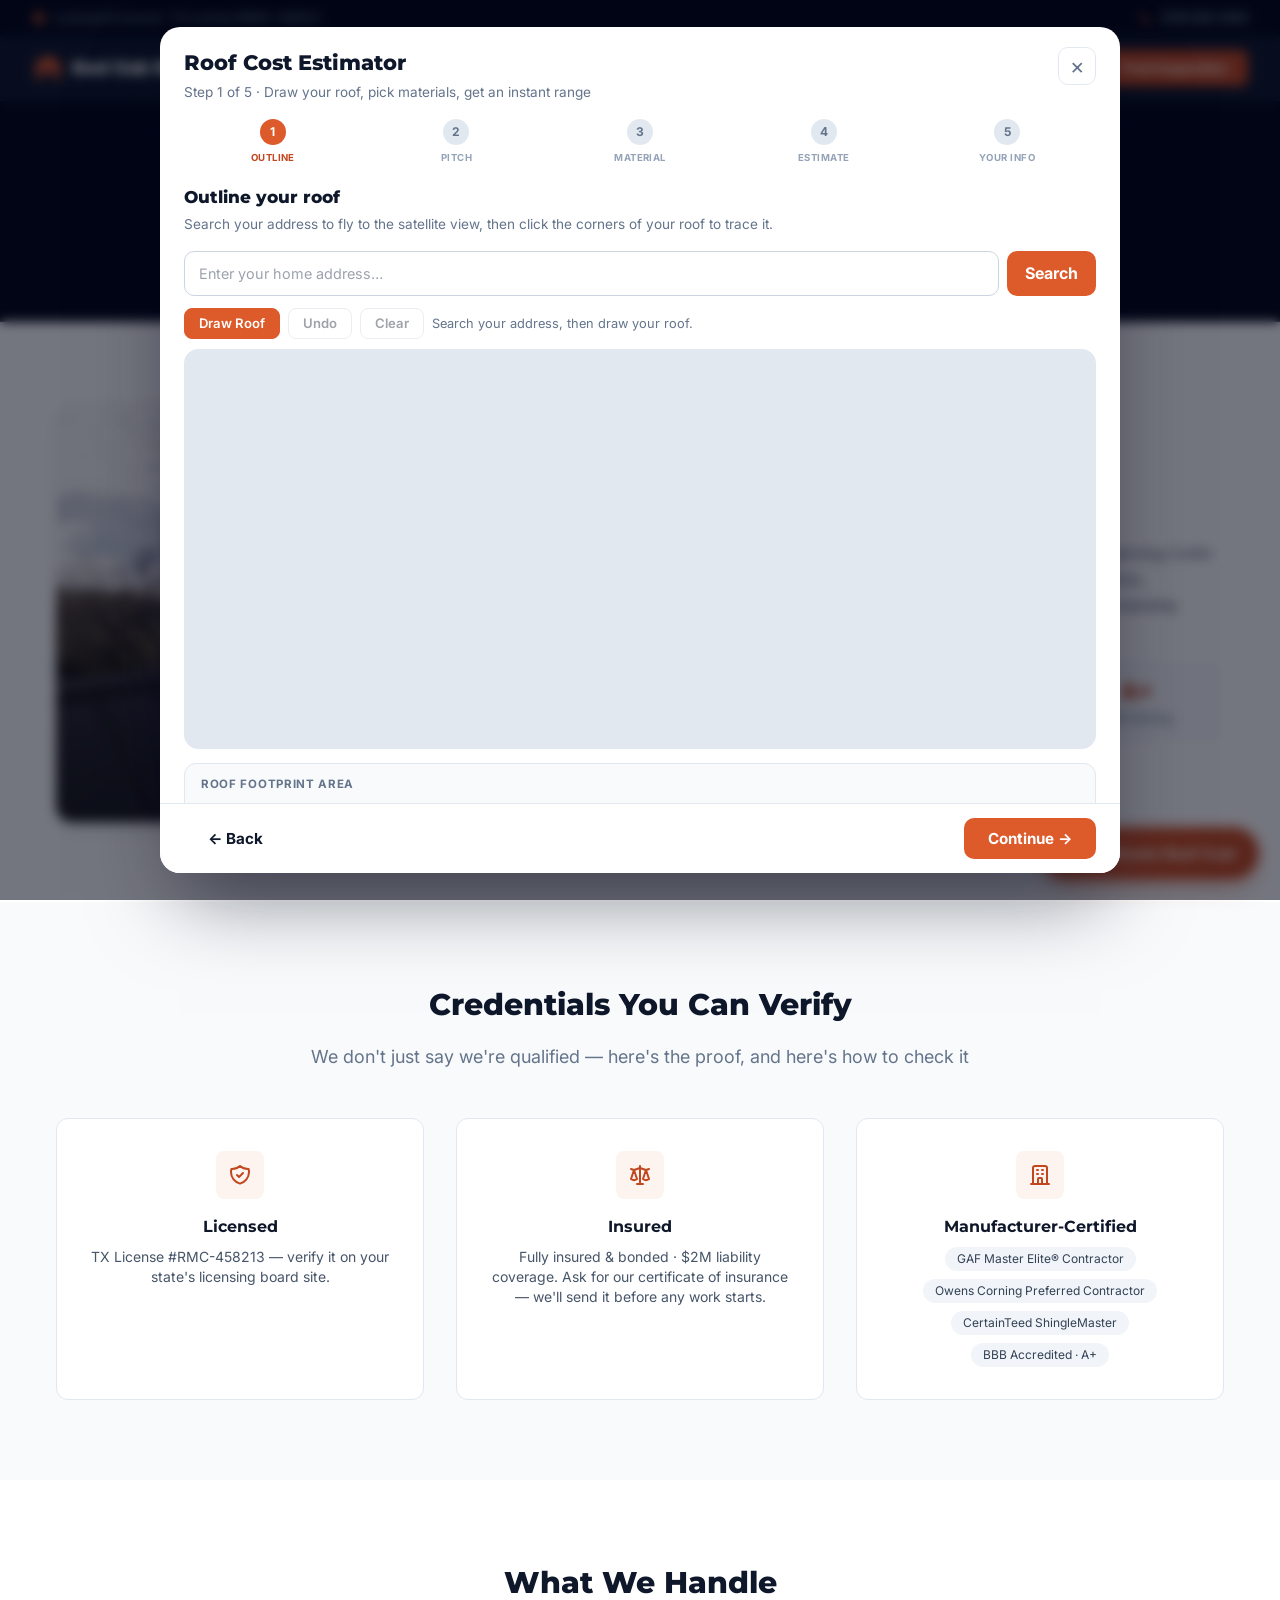
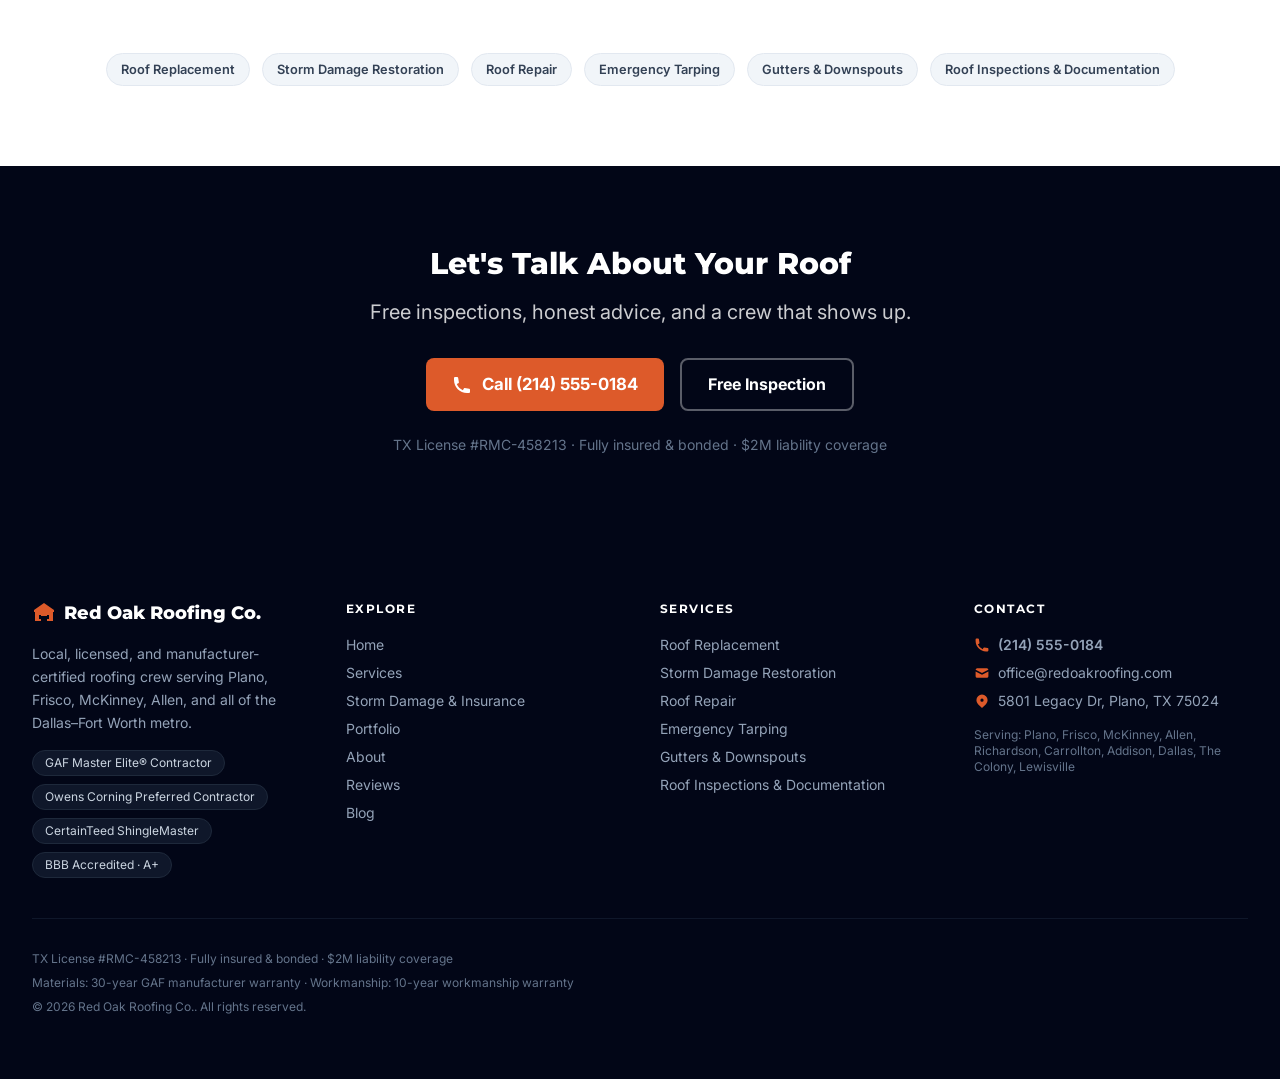
==== commit 5c829cb7: "Deploy red-oak-roofing" ====
--- a/about.html
+++ b/about.html
@@ -290,5 +290,940 @@
   <script>
     document.getElementById('mobile-menu')?.classList.add('hidden');
   </script>
+
+  <style>
+  .re-est{--re-brand:#dd5a2a;--re-brand-d:#c2471f;--re-ink:#0f172a;--re-body:#334155;--re-muted:#64748b;--re-line:#e2e8f0;--re-soft:#f8fafc;--re-ok:#16a34a}
+  .re-est [hidden]{display:none!important}
+  
+  /* ---------- Floating Action Button ---------- */
+  .re-fab{position:fixed;right:22px;bottom:22px;z-index:9990;display:inline-flex;align-items:center;gap:10px;background:linear-gradient(135deg,#dd5a2a,#c2471f);color:#fff;border:none;border-radius:9999px;padding:14px 22px;font:700 15px/1 Inter,system-ui,sans-serif;cursor:pointer;box-shadow:0 10px 25px -6px rgba(194,71,31,.55);transition:transform .2s,box-shadow .2s}
+  .re-fab:hover{transform:translateY(-2px) scale(1.03);box-shadow:0 16px 32px -8px rgba(194,71,31,.65)}
+  .re-fab:focus-visible{outline:3px solid rgba(221,90,42,.4);outline-offset:2px}
+  .re-fab .re-fab-ic{display:inline-flex}
+  .re-fab .re-fab-ic svg{width:22px;height:22px}
+  .re-fab-ring{position:absolute;inset:-4px;border-radius:9999px;border:2px solid rgba(221,90,42,.5);animation:rePulse 2.4s ease-out infinite;pointer-events:none}
+  @keyframes rePulse{0%{transform:scale(1);opacity:.7}70%{transform:scale(1.4);opacity:0}100%{transform:scale(1.4);opacity:0}}
+  @media(max-width:640px){.re-fab{bottom:82px;right:16px;padding:14px}.re-fab .re-fab-txt{display:none}}
+  
+  /* ---------- Modal overlay ---------- */
+  .re-overlay{position:fixed;inset:0;z-index:9999;display:flex;align-items:center;justify-content:center;padding:16px}
+  .re-backdrop{position:absolute;inset:0;background:rgba(2,6,23,.55);backdrop-filter:blur(6px);-webkit-backdrop-filter:blur(6px)}
+  .re-dialog{position:relative;width:min(960px,100%);max-height:min(94vh,920px);background:#fff;border-radius:20px;box-shadow:0 40px 80px -20px rgba(2,6,23,.5);display:flex;flex-direction:column;overflow:hidden;animation:rePop .25s ease}
+  @keyframes rePop{from{opacity:0;transform:translateY(16px) scale(.98)}to{opacity:1;transform:none}}
+  .re-header{display:flex;align-items:flex-start;justify-content:space-between;gap:14px;padding:20px 24px 0}
+  .re-header h2{font-family:Montserrat,system-ui,sans-serif;font-size:1.3rem;font-weight:800;color:var(--re-ink);margin:0}
+  .re-header p{font-size:.85rem;color:var(--re-muted);margin:4px 0 0}
+  .re-close{flex-shrink:0;width:38px;height:38px;border-radius:10px;border:1px solid var(--re-line);background:#fff;color:var(--re-muted);font-size:1.4rem;line-height:1;cursor:pointer;transition:background .2s,color .2s}
+  .re-close:hover{background:var(--re-soft);color:var(--re-ink)}
+  
+  /* ---------- Progress / step indicator ---------- */
+  .re-progress{display:flex;gap:6px;padding:16px 24px 2px}
+  .re-dot{flex:1;display:flex;flex-direction:column;align-items:center;gap:6px;cursor:pointer;border:0;background:none;padding:0;font-family:inherit}
+  .re-dot .re-dot-n{width:26px;height:26px;border-radius:50%;display:flex;align-items:center;justify-content:center;font-size:.75rem;font-weight:700;background:#e2e8f0;color:#64748b;transition:background .2s,color .2s}
+  .re-dot.active .re-dot-n{background:var(--re-brand);color:#fff}
+  .re-dot.done .re-dot-n{background:#dcfce7;color:#15803d}
+  .re-dot .re-dot-l{font-size:.6rem;font-weight:700;letter-spacing:.05em;text-transform:uppercase;color:#94a3b8}
+  .re-dot.active .re-dot-l{color:var(--re-brand-d)}
+  .re-dot.done .re-dot-l{color:#15803d}
+  
+  /* ---------- Body + steps ---------- */
+  .re-body{flex:1;overflow-y:auto;padding:18px 24px 24px;scrollbar-width:thin}
+  .re-step{display:none}
+  .re-step.active{display:block;animation:reStep .25s ease}
+  @keyframes reStep{from{opacity:0;transform:translateX(10px)}to{opacity:1;transform:none}}
+  .re-step-head h3{font-family:Montserrat,system-ui,sans-serif;font-size:1.05rem;font-weight:800;color:var(--re-ink);margin:0 0 4px}
+  .re-step-head p{font-size:.85rem;color:var(--re-muted);margin:0 0 16px}
+  .re-warn{display:none;margin-top:10px;padding:10px 14px;border-radius:10px;background:#fef2f2;border:1px solid #fecaca;color:#b91c1c;font-size:.8rem;font-weight:600}
+  .re-warn.show{display:block}
+  
+  /* ---------- Search + map ---------- */
+  .re-search{position:relative;display:flex;gap:8px;margin-bottom:12px}
+  .re-search input{flex:1;min-width:0;padding:11px 14px;border:1px solid #cbd5e1;border-radius:10px;font:inherit;font-size:.9rem;outline:none;transition:border-color .2s,box-shadow .2s}
+  .re-search input:focus{border-color:var(--re-brand);box-shadow:0 0 0 3px rgba(221,90,42,.15)}
+  .re-search button{padding:0 18px;background:var(--re-brand);color:#fff;border:0;border-radius:10px;font-weight:700;cursor:pointer;transition:background .2s}
+  .re-search button:hover{background:var(--re-brand-d)}
+  .re-geo-list{position:absolute;top:calc(100% + 4px);left:0;right:64px;z-index:20;background:#fff;border:1px solid var(--re-line);border-radius:10px;box-shadow:0 14px 30px -10px rgba(15,23,42,.25);max-height:220px;overflow:auto}
+  .re-geo-item{display:block;width:100%;text-align:left;padding:10px 14px;border:0;background:#fff;font:inherit;font-size:.85rem;color:var(--re-body);cursor:pointer;border-bottom:1px solid var(--re-soft)}
+  .re-geo-item:last-child{border-bottom:0}
+  .re-geo-item:hover{background:var(--re-soft)}
+  .re-map{position:relative;height:320px;border-radius:14px;border:1px solid var(--re-line);overflow:hidden;background:#e2e8f0}
+  @media(min-width:768px){.re-map{height:400px}}
+  .re-map.re-demo{cursor:crosshair;
+    background:
+      linear-gradient(#cbd5e1 1px,transparent 1px),
+      linear-gradient(90deg,#cbd5e1 1px,transparent 1px),
+      linear-gradient(#e2e8f0 1px,transparent 1px),
+      linear-gradient(90deg,#e2e8f0 1px,transparent 1px);
+    background-size:40px 40px,40px 40px,8px 8px,8px 8px;background-color:#f8fafc}
+  .re-demo-label{position:absolute;top:10px;left:10px;z-index:2;background:rgba(2,6,23,.78);color:#fff;font-size:.72rem;font-weight:700;letter-spacing:.04em;padding:6px 10px;border-radius:9999px}
+  .re-map-tools{display:flex;flex-wrap:wrap;align-items:center;gap:8px;margin-bottom:10px}
+  .re-tool{padding:8px 14px;border-radius:8px;border:1px solid #cbd5e1;background:#fff;color:var(--re-ink);font:600 .82rem/1 Inter,system-ui,sans-serif;cursor:pointer;transition:background .2s,border-color .2s}
+  .re-tool:hover{border-color:var(--re-brand)}
+  .re-tool.primary{background:var(--re-brand);border-color:var(--re-brand);color:#fff}
+  .re-tool.primary:hover{background:var(--re-brand-d)}
+  .re-tool:disabled{opacity:.4;cursor:not-allowed}
+  .re-draw-status{font-size:.8rem;color:var(--re-muted)}
+  .re-draw-status.armed{color:var(--re-brand-d);font-weight:600}
+  .re-demo-note{margin-top:10px;padding:10px 14px;border-radius:10px;background:#fffbeb;border:1px solid #fde68a;color:#92400e;font-size:.8rem}
+  .re-area-box{margin-top:14px;display:flex;flex-wrap:wrap;align-items:baseline;gap:6px;background:var(--re-soft);border:1px solid var(--re-line);border-radius:12px;padding:12px 16px}
+  .re-area-box .re-area-cap{font-size:.72rem;font-weight:700;text-transform:uppercase;letter-spacing:.06em;color:var(--re-muted);width:100%;margin-bottom:2px}
+  .re-area-box strong{font-size:1.35rem;font-weight:800;color:var(--re-ink)}
+  .re-area-box .re-area-m2{color:var(--re-muted);font-size:.85rem}
+  .re-area-box .re-area-hint{color:var(--re-brand-d);font-size:.78rem;font-weight:600}
+  
+  /* ---------- Option cards ---------- */
+  .re-grid{display:grid;grid-template-columns:repeat(auto-fit,minmax(180px,1fr));gap:14px}
+  .re-opt{position:relative;text-align:left;border:2px solid var(--re-line);border-radius:14px;padding:16px;cursor:pointer;background:#fff;font-family:inherit;transition:border-color .2s,box-shadow .2s;display:flex;flex-direction:column;gap:6px}
+  .re-opt:hover{border-color:#f5cbb3}
+  .re-opt.sel{border-color:var(--re-brand);box-shadow:0 0 0 3px rgba(221,90,42,.15)}
+  .re-opt .re-opt-tag{display:inline-block;align-self:flex-start;font-size:.68rem;font-weight:700;letter-spacing:.05em;text-transform:uppercase;color:var(--re-brand-d);background:#fdf4ef;border:1px solid #fae6db;border-radius:9999px;padding:3px 9px}
+  .re-opt .re-opt-title{font-size:.95rem;font-weight:700;color:var(--re-ink)}
+  .re-opt .re-opt-sub{font-size:.76rem;color:var(--re-muted);line-height:1.35}
+  .re-opt .re-opt-factor{margin-top:auto;font-size:.8rem;font-weight:700;color:var(--re-brand-d)}
+  .re-opt-price{display:flex;align-items:center;gap:6px;margin-top:2px;font-size:.78rem;color:var(--re-muted)}
+  .re-opt-price input{width:74px;padding:6px 8px;border:1px solid #cbd5e1;border-radius:8px;font:600 .85rem/1 Inter,system-ui,sans-serif;color:var(--re-ink);outline:none;text-align:right}
+  .re-opt-price input:focus{border-color:var(--re-brand);box-shadow:0 0 0 3px rgba(221,90,42,.15)}
+  .re-opt.sel .re-opt-price input{pointer-events:auto}
+  
+  /* ---------- Breakdown ---------- */
+  .re-breakdown{border:1px solid var(--re-line);border-radius:14px;padding:4px 18px;margin-bottom:18px;background:#fff}
+  .re-row{display:flex;justify-content:space-between;align-items:center;gap:12px;padding:13px 0;border-bottom:1px dashed var(--re-line)}
+  .re-row:last-child{border-bottom:0}
+  .re-row span{color:var(--re-muted);font-size:.88rem}
+  .re-row strong{color:var(--re-ink);font-size:.92rem;text-align:right}
+  .re-range{margin-top:6px;background:linear-gradient(135deg,#0f172a,#1e293b);border-radius:16px;color:#fff;padding:22px;text-align:center}
+  .re-range .re-range-cap{font-size:.72rem;font-weight:700;text-transform:uppercase;letter-spacing:.08em;color:#94a3b8;margin-bottom:8px}
+  .re-range .re-range-vals{font-size:1.7rem;font-weight:800;line-height:1.15}
+  .re-range .re-range-vals em{font-style:normal;color:#dd5a2a}
+  .re-range .re-range-avg{font-size:.85rem;color:#cbd5e1;margin-top:6px}
+  .re-disclaimer{margin-top:14px;font-size:.75rem;color:var(--re-muted);text-align:center}
+  
+  /* ---------- Lead form ---------- */
+  .re-form-grid{display:grid;grid-template-columns:1fr;gap:14px}
+  @media(min-width:640px){.re-form-grid{grid-template-columns:1fr 1fr}}
+  .re-field{display:flex;flex-direction:column;gap:6px}
+  .re-field.full{grid-column:1/-1}
+  .re-field label{font-size:.8rem;font-weight:600;color:var(--re-ink)}
+  .re-field label .req{color:#dc2626}
+  .re-field input,.re-field textarea{padding:11px 14px;border:1px solid #cbd5e1;border-radius:10px;font:inherit;font-size:.9rem;outline:none;transition:border-color .2s,box-shadow .2s;background:#fff}
+  .re-field input:focus,.re-field textarea:focus{border-color:var(--re-brand);box-shadow:0 0 0 3px rgba(221,90,42,.15)}
+  .re-field input.invalid,.re-field textarea.invalid{border-color:#dc2626}
+  .re-field .re-field-err{display:none;font-size:.74rem;color:#dc2626}
+  .re-field .re-field-err.show{display:block}
+  .re-submit{width:100%;margin-top:6px;padding:14px;border:0;border-radius:12px;background:var(--re-brand);color:#fff;font:700 1rem/1 Inter,system-ui,sans-serif;cursor:pointer;transition:background .2s}
+  .re-submit:hover{background:var(--re-brand-d)}
+  .re-submit:disabled{opacity:.5;cursor:not-allowed}
+  
+  /* ---------- Summary (success) ---------- */
+  .re-summary{border:1px solid var(--re-line);border-radius:16px;overflow:hidden}
+  .re-summary-head{background:linear-gradient(135deg,#0f172a,#1e293b);color:#fff;padding:18px 20px;display:flex;align-items:center;gap:12px}
+  .re-summary-head .re-check{width:40px;height:40px;border-radius:50%;background:#16a34a;color:#fff;display:flex;align-items:center;justify-content:center;flex-shrink:0}
+  .re-summary-head h3{margin:0;font-size:1.05rem;font-weight:800}
+  .re-summary-head p{margin:2px 0 0;font-size:.78rem;color:#94a3b8}
+  .re-summary-body{padding:18px 20px}
+  .re-summary-body .re-s-grid{display:grid;grid-template-columns:repeat(auto-fit,minmax(150px,1fr));gap:10px;margin-bottom:16px}
+  .re-s-cell{background:var(--re-soft);border:1px solid var(--re-line);border-radius:10px;padding:10px 12px}
+  .re-s-cell .k{font-size:.66rem;font-weight:700;text-transform:uppercase;letter-spacing:.06em;color:var(--re-muted)}
+  .re-s-cell .v{font-size:.95rem;font-weight:700;color:var(--re-ink);margin-top:2px}
+  .re-summary-body .re-s-range{display:flex;align-items:baseline;justify-content:space-between;gap:10px;padding:14px 16px;border:1px solid var(--re-line);border-radius:12px;margin-bottom:14px}
+  .re-summary-body .re-s-range .k{font-size:.8rem;font-weight:700;color:var(--re-muted)}
+  .re-summary-body .re-s-range .v{font-size:1.25rem;font-weight:800;color:var(--re-brand-d)}
+  .re-summary-body .re-s-note{font-size:.75rem;color:var(--re-muted);margin:0 0 14px}
+  .re-summary-actions{display:flex;flex-wrap:wrap;gap:10px;justify-content:center;padding:0 20px 20px}
+  .re-summary-actions .re-tool{flex:1;min-width:140px;justify-content:center;text-align:center}
+  
+  /* ---------- Footer nav ---------- */
+  .re-footer{display:flex;justify-content:space-between;gap:12px;padding:14px 24px;border-top:1px solid var(--re-line);background:#fff}
+  .re-btn{padding:13px 24px;border-radius:10px;border:0;font:700 .95rem/1 Inter,system-ui,sans-serif;cursor:pointer;transition:background .2s,opacity .2s}
+  .re-btn-ghost{background:transparent;color:var(--re-ink)}
+  .re-btn-ghost:hover{background:var(--re-soft)}
+  .re-btn:disabled{opacity:.4;cursor:not-allowed}
+  .re-btn-primary{background:var(--re-brand);color:#fff}
+  .re-btn-primary:hover{background:var(--re-brand-d)}
+  
+  /* ---------- Print: only the estimate summary sheet ---------- */
+  @media print{
+    @page{margin:12mm}
+    body *{visibility:hidden!important}
+    #re-print-area,#re-print-area *{visibility:visible!important}
+    #re-print-area{position:absolute;left:0;top:0;width:100%}
+    .re-overlay{position:static;overflow:visible;background:#fff;padding:0}
+    .re-dialog{max-height:none;overflow:visible;box-shadow:none;border-radius:0;width:100%}
+    .re-body{overflow:visible}
+  }
+  </style>
+  
+  <button type="button" class="re-est re-fab" id="re-fab" aria-haspopup="dialog" aria-controls="re-modal" aria-label="Estimate roof cost">
+    <span class="re-fab-ring" aria-hidden="true"></span>
+    <span class="re-fab-ic" aria-hidden="true">
+      <svg viewBox="0 0 24 24" fill="none" stroke="currentColor" stroke-width="2" stroke-linecap="round" stroke-linejoin="round"><rect x="4" y="2" width="16" height="20" rx="2"/><line x1="8" y1="6" x2="16" y2="6"/><line x1="8" y1="10" x2="8" y2="10.01"/><line x1="12" y1="10" x2="12" y2="10.01"/><line x1="16" y1="10" x2="16" y2="10.01"/><line x1="8" y1="14" x2="8" y2="14.01"/><line x1="12" y1="14" x2="12" y2="14.01"/><line x1="16" y1="14" x2="16" y2="18"/><line x1="8" y1="18" x2="12" y2="18"/></svg>
+    </span>
+    <span class="re-fab-txt">Estimate Roof Cost</span>
+  </button>
+  
+  <div class="re-est re-overlay" id="re-modal" role="dialog" aria-modal="true" aria-labelledby="re-title" hidden>
+    <div class="re-backdrop" data-re-close></div>
+    <div class="re-dialog">
+      <header class="re-header">
+        <div>
+          <h2 id="re-title">Roof Cost Estimator</h2>
+          <p><span id="re-step-label">Step 1 of 5</span> · Draw your roof, pick materials, get an instant range</p>
+        </div>
+        <button type="button" class="re-close" data-re-close aria-label="Close estimator">×</button>
+      </header>
+  
+      <div class="re-progress" id="re-progress" aria-label="Progress">
+        <button type="button" class="re-dot active" data-re-dot="1"><span class="re-dot-n">1</span><span class="re-dot-l">Outline</span></button>
+        <button type="button" class="re-dot" data-re-dot="2"><span class="re-dot-n">2</span><span class="re-dot-l">Pitch</span></button>
+        <button type="button" class="re-dot" data-re-dot="3"><span class="re-dot-n">3</span><span class="re-dot-l">Material</span></button>
+        <button type="button" class="re-dot" data-re-dot="4"><span class="re-dot-n">4</span><span class="re-dot-l">Estimate</span></button>
+        <button type="button" class="re-dot" data-re-dot="5"><span class="re-dot-n">5</span><span class="re-dot-l">Your Info</span></button>
+      </div>
+  
+      <div class="re-body">
+        <section class="re-step active" data-re-step="1">
+          <div class="re-step-head">
+            <h3>Outline your roof</h3>
+            <p>Search your address to fly to the satellite view, then click the corners of your roof to trace it.</p>
+          </div>
+          <div class="re-search">
+            <input type="text" id="re-address" placeholder="Enter your home address…" autocomplete="off" aria-label="Address">
+            <button type="button" id="re-search-btn">Search</button>
+          </div>
+          <div class="re-map-tools">
+            <button type="button" class="re-tool primary" id="re-draw-btn">Draw Roof</button>
+            <button type="button" class="re-tool" id="re-done-btn" hidden>Done</button>
+            <button type="button" class="re-tool" id="re-undo-btn" disabled>Undo</button>
+            <button type="button" class="re-tool" id="re-clear-btn" disabled>Clear</button>
+            <span class="re-draw-status" id="re-draw-status">Search your address, then draw your roof.</span>
+          </div>
+          <div id="re-map" class="re-map"></div>
+          <div class="re-demo-note" id="re-map-demo-note" hidden></div>
+          <div class="re-area-box">
+            <span class="re-area-cap">Roof footprint area</span>
+            <strong id="re-area-ft2">0</strong>
+            <span>sq ft</span>
+            <span class="re-area-m2" id="re-area-m2">(0 m²)</span>
+            <span class="re-area-hint" id="re-area-hint" hidden></span>
+          </div>
+          <div class="re-warn" id="re-warn-1">Please outline and close your roof polygon first (a closed shape with at least 3 points).</div>
+        </section>
+  
+        <section class="re-step" data-re-step="2">
+          <div class="re-step-head">
+            <h3>Roof pitch / slope</h3>
+            <p>Steeper roofs take more material. We apply the standard slope multiplier to your drawn area.</p>
+          </div>
+          <div class="re-grid" id="re-pitch-options"></div>
+        </section>
+  
+        <section class="re-step" data-re-step="3">
+          <div class="re-step-head">
+            <h3>Roof material</h3>
+            <p>Pick a material. The cost per square foot is editable — adjust it to match your quote.</p>
+          </div>
+          <div class="re-grid" id="re-material-options"></div>
+        </section>
+  
+        <section class="re-step" data-re-step="4">
+          <div class="re-step-head">
+            <h3>Your estimate</h3>
+            <p>Based on <span id="re-est-area">0</span> sq ft of drawn roof.</p>
+          </div>
+          <div class="re-breakdown">
+            <div class="re-row"><span>Drawn roof footprint</span><strong id="re-row-base">0 sq ft</strong></div>
+            <div class="re-row"><span>Pitch multiplier</span><strong id="re-row-factor">× 1.20</strong></div>
+            <div class="re-row"><span>Waste &amp; overhang</span><strong id="re-row-waste">+10%</strong></div>
+            <div class="re-row"><span>Adjusted roof area</span><strong id="re-row-adj">0 sq ft</strong></div>
+            <div class="re-row"><span>Material cost / sq ft</span><strong id="re-row-material">—</strong></div>
+          </div>
+          <div class="re-range">
+            <div class="re-range-cap">Estimated project range</div>
+            <div class="re-range-vals"><span id="re-cost-min">$0</span> <em>–</em> <span id="re-cost-max">$0</span></div>
+            <div class="re-range-avg" id="re-cost-avg"></div>
+          </div>
+          <p class="re-disclaimer">Estimate is informational only — an exact number needs an on-roof inspection (free, by Red Oak Roofing Co.). Call (214) 555-0184 for details.</p>
+        </section>
+  
+        <section class="re-step" data-re-step="5">
+          <div class="re-step-head">
+            <h3>Get your detailed breakdown</h3>
+            <p>Add your details and we'll send you the full written estimate and roof report.</p>
+          </div>
+          <form id="re-lead-form" novalidate>
+            <div class="re-form-grid">
+              <div class="re-field">
+                <label for="re-l-name">Full name <span class="req">*</span></label>
+                <input type="text" id="re-l-name" name="name" autocomplete="name">
+                <span class="re-field-err" id="re-l-name-err">Please enter your name.</span>
+              </div>
+              <div class="re-field">
+                <label for="re-l-phone">Phone <span class="req">*</span></label>
+                <input type="tel" id="re-l-phone" name="phone" autocomplete="tel">
+                <span class="re-field-err" id="re-l-phone-err">Please enter a valid phone number.</span>
+              </div>
+              <div class="re-field full">
+                <label for="re-l-email">Email <span class="req">*</span></label>
+                <input type="email" id="re-l-email" name="email" autocomplete="email">
+                <span class="re-field-err" id="re-l-email-err">Please enter a valid email address.</span>
+              </div>
+              <div class="re-field full">
+                <label for="re-l-notes">Notes <span class="req">*</span></label>
+                <textarea id="re-l-notes" name="notes" rows="3" placeholder="Anything we should know (current roof age, leaks, insurance claim…)?"></textarea>
+                <span class="re-field-err" id="re-l-notes-err">Please add a short note.</span>
+              </div>
+            </div>
+            <button type="submit" class="re-submit" id="re-submit-btn">Send My Estimate Request</button>
+            <p class="re-disclaimer">No spam. We use this only to prepare your estimate and roof report.</p>
+          </form>
+  
+          <div id="re-summary" class="re-summary" hidden>
+            <div id="re-print-area">
+              <div class="re-summary-head">
+                <span class="re-check" aria-hidden="true">
+                  <svg width="20" height="20" viewBox="0 0 24 24" fill="none" stroke="currentColor" stroke-width="3" stroke-linecap="round" stroke-linejoin="round"><polyline points="20 6 9 17 4 12"/></svg>
+                </span>
+                <div>
+                  <h3>Your estimate request is in</h3>
+                  <p>Here's your instant breakdown — print or save it as a PDF, or call us for a free inspection.</p>
+                </div>
+              </div>
+              <div class="re-summary-body" id="re-summary-body"></div>
+            </div>
+            <div class="re-summary-actions">
+              <button type="button" class="re-tool" id="re-print-btn">Print / Save PDF</button>
+              <button type="button" class="re-tool" id="re-done2-btn">Done</button>
+            </div>
+          </div>
+        </section>
+      </div>
+  
+      <footer class="re-footer">
+        <button type="button" class="re-btn re-btn-ghost" id="re-back-btn">← Back</button>
+        <button type="button" class="re-btn re-btn-primary" id="re-next-btn">Continue →</button>
+      </footer>
+    </div>
+  </div>
+  
+  <script>
+  (function () {
+    'use strict';
+  
+    /* ================================================================
+       CONFIGURATION — EDIT HERE
+       ================================================================
+  
+       1) GOOGLE MAPS (recommended, gives real satellite + Places autocomplete)
+          Create an API key at https://console.cloud.google.com, enable the
+          "Maps JavaScript API" and "Places API", then paste it below.
+          For the deployed site this is injected from the client JSON config
+          key `roof_estimator_map_key` (see scripts/generate-site.js).
+  
+       2) MAPBOX (alternative — use one OR the other)
+          Paste a public token from https://account.mapbox.com. Enables the
+          satellite-v9 style + Mapbox Geocoding address search.
+  
+       3) LEAD WEBHOOK / CRM
+          Where the step-5 form POSTs as JSON. Defaults to the site's Google
+          Apps Script endpoint; override per-client with `roof_estimator_webhook`.
+          Leave empty to skip the network call (summary still shows locally).
+  
+       If neither map key is set, the widget runs in built-in DEMO mode so the
+       full flow still works on the static site.
+    ================================================================ */
+    var GOOGLE_MAPS_KEY = "";
+    var MAPBOX_TOKEN    = "";
+    var LEAD_WEBHOOK    = "";
+    var BUSINESS_NAME   = "Red Oak Roofing Co.";
+    var PHONE           = "(214) 555-0184";
+  
+    var DEFAULT_CENTER = { lat: 33.0198, lng: -96.6989 }; /* Plano, TX — edit the default map center here */
+    var DEFAULT_ZOOM = 19;                                  /* roof-level zoom */
+    var DEMO_M_PER_PX = 0.25;                               /* demo-mode scale (meters per grid unit) */
+  
+    /* ---- Material pricing — EDIT the per-sq-ft base cost here. ---- */
+    var MATERIALS = [
+      { id: 'asphalt', label: 'Asphalt Shingles',            perSqFt: 3.50, desc: 'Architectural 30-yr shingle — most common' },
+      { id: 'metal',   label: 'Standing Seam Metal',         perSqFt: 8.50, desc: '40+ yr life, hail-resistant' },
+      { id: 'tile',    label: 'Tile (Clay / Concrete)',      perSqFt: 7.00, desc: 'Long life, heavy — needs framing check' },
+      { id: 'slate',   label: 'Slate',                       perSqFt: 12.50, desc: 'Premium 50+ yr roof, premium install' }
+    ];
+    /* ---- Pitch multipliers (standard roofing slope factors). ---- */
+    var PITCHES = [
+      { id: 'flat',  label: 'Flat / Low-Slope', pitch: '0–2 /12', factor: 1.00, hint: 'Walkable, low waste' },
+      { id: 'low',   label: 'Low Pitch',        pitch: '4 /12',   factor: 1.05, hint: 'Waste +5%' },
+      { id: 'med',   label: 'Medium Pitch',     pitch: '6 /12',   factor: 1.20, hint: 'Waste +20%' },
+      { id: 'steep', label: 'Steep Pitch',      pitch: '9 /12+',  factor: 1.40, hint: 'Waste +40%, harness work' }
+    ];
+    var WASTE = 0.10;        /* additional % on top of pitch factor */
+    var RANGE_LOW = 0.9;     /* estimate min = adjusted area × cost × 0.90 */
+    var RANGE_HIGH = 1.3;    /* estimate max = adjusted area × cost × 1.30 */
+  
+    /* ---- state ---- */
+    var state = {
+      step: 1,
+      vertices: [],
+      areaFt2: 0,
+      pitch: PITCHES[1],
+      material: MATERIALS[0],
+      address: ''
+    };
+    var provider = null;   /* 'google' | 'mapbox' | 'demo' */
+    var mapApi = null;     /* provider instance */
+    var drawing = false;   /* polygon currently being traced */
+    var polyClosed = false;
+    var submitted = false;
+    var lastPayload = null;
+  
+    /* ---- tiny DOM helpers ---- */
+    function $(s, r) { return (r || document).querySelector(s); }
+    function $all(s, r) { return Array.prototype.slice.call((r || document).querySelectorAll(s)); }
+    function fmtMoney(n) { return '$' + Math.round(n).toLocaleString('en-US'); }
+    function fmtNum(n) { return Math.round(n).toLocaleString('en-US'); }
+    function sphAreaM2(v) { /* spherical polygon area — accurate for house-scale shapes */
+      var R = 6378137, a = 0, n = v.length;
+      for (var i = 0; i < n; i++) {
+        var j = (i + 1) % n;
+        var p1 = v[i].lat * Math.PI / 180, p2 = v[j].lat * Math.PI / 180;
+        var dl = (v[j].lng - v[i].lng) * Math.PI / 180;
+        a += dl * (2 + Math.sin(p1) + Math.sin(p2));
+      }
+      return Math.abs(a * R * R / 2);
+    }
+    function pxArea(v) {
+      var a = 0, n = v.length;
+      for (var i = 0; i < n; i++) {
+        var j = (i + 1) % n;
+        a += v[i].x * v[j].y - v[j].x * v[i].y;
+      }
+      return Math.abs(a) / 2;
+    }
+    function shoelaceAreaM2(v) { return pxArea(v) * DEMO_M_PER_PX * DEMO_M_PER_PX; }
+  
+    /* ================================================================
+       PROVIDERS — each exposes: startDraw/finish/undo/clear/disarm,
+       getVertices(), areaFt2(verts), flyTo(lat,lng). A provider calls
+       mapApi.onVertices(vertices, closed) whenever the drawing changes.
+    ================================================================ */
+  
+    /* ---------- Google Maps provider (hybrid satellite by default) ---------- */
+    function GoogleMapProvider(el) {
+      var map = new google.maps.Map(el, {
+        center: DEFAULT_CENTER, zoom: DEFAULT_ZOOM, mapTypeId: 'hybrid',
+        gestureHandling: 'cooperative', disableDoubleClickZoom: true,
+        mapTypeControl: true, fullscreenControl: false, streetViewControl: false
+      });
+      var verts = [], markers = [], line = null, poly = null, mode = 'idle';
+      var self = this;
+      function redraw(closed) {
+        if (line) { line.setMap(null); line = null; }
+        if (poly) { poly.setMap(null); poly = null; }
+        if (verts.length > 1) {
+          line = new google.maps.Polyline({ path: verts.slice(), map: map, strokeColor: '#dd5a2a', strokeWeight: 3, strokeDasharray: closed ? null : '8 6' });
+        }
+        if (closed && verts.length >= 3) {
+          poly = new google.maps.Polygon({ path: verts.slice(), map: map, fillColor: '#dd5a2a', fillOpacity: 0.3, strokeColor: '#c2471f', strokeWeight: 3 });
+          markers.forEach(function (m) { m.setMap(null); }); markers = [];
+        }
+        self.onVertices(verts.slice(), closed);
+      }
+      map.addListener('click', function (e) {
+        if (mode !== 'draw') return;
+        verts.push({ lat: e.latLng.lat(), lng: e.latLng.lng() });
+        var m = new google.maps.Marker({ position: e.latLng, map: map, draggable: true, label: String(verts.length) });
+        markers.push(m);
+        m.addListener('dragend', function () {
+          verts[markers.indexOf(m)] = { lat: m.getPosition().lat(), lng: m.getPosition().lng() };
+          redraw(false);
+        });
+        redraw(false);
+      });
+      map.addListener('dblclick', function (e) {
+        e.stop();
+        if (mode === 'draw' && verts.length >= 3) { mode = 'idle'; redraw(true); }
+      });
+      this.startDraw = function () { verts = []; markers.forEach(function (m) { m.setMap(null); }); markers = []; mode = 'draw'; redraw(false); };
+      this.finish = function () { if (mode === 'draw' && verts.length >= 3) { mode = 'idle'; redraw(true); } };
+      this.undo = function () { if (!verts.length) return; verts.pop(); var m = markers.pop(); if (m) m.setMap(null); redraw(false); };
+      this.clear = function () { verts = []; markers.forEach(function (m) { m.setMap(null); }); markers = []; mode = 'idle'; redraw(false); };
+      this.getVertices = function () { return verts.slice(); };
+      this.areaFt2 = function (v) { return sphAreaM2(v) * 10.7639; };
+      this.disarm = function () { mode = 'idle'; };
+      this.flyTo = function (lat, lng) { map.panTo({ lat: lat, lng: lng }); map.setZoom(19); };
+    }
+  
+    /* ---------- Mapbox GL provider (satellite-v9) ---------- */
+    function MapboxProvider(el) {
+      mapboxgl.accessToken = MAPBOX_TOKEN;
+      var map = new mapboxgl.Map({
+        container: el, style: 'mapbox://styles/mapbox/satellite-v9',
+        center: [DEFAULT_CENTER.lng, DEFAULT_CENTER.lat], zoom: DEFAULT_ZOOM,
+        attributionControl: false
+      });
+      map.addControl(new mapboxgl.NavigationControl({ showCompass: false }), 'top-right');
+      map.addControl(new mapboxgl.AttributionControl({ compact: true }));
+      map.doubleClickZoom.disable();
+      var verts = [], markers = [], mode = 'idle', closed = false;
+      var self = this;
+      function geo() {
+        var feats = [];
+        if (verts.length > 1 && !closed) feats.push({ type: 'Feature', geometry: { type: 'LineString', coordinates: verts.map(function (v) { return [v.lng, v.lat]; }) } });
+        if (closed && verts.length >= 3) feats.push({ type: 'Feature', geometry: { type: 'Polygon', coordinates: [verts.map(function (v) { return [v.lng, v.lat]; })] } });
+        return { type: 'FeatureCollection', features: feats };
+      }
+      function update() {
+        var src = map.getSource('re-draw');
+        if (src) src.setData(geo());
+        self.onVertices(verts.slice(), closed);
+      }
+      map.on('load', function () {
+        map.addSource('re-draw', { type: 'geojson', data: geo() });
+        map.addLayer({ id: 're-fill', type: 'fill', source: 're-draw', paint: { 'fill-color': '#dd5a2a', 'fill-opacity': 0.3 }, filter: ['==', '$type', 'Polygon'] });
+        map.addLayer({ id: 're-line', type: 'line', source: 're-draw', paint: { 'line-color': '#dd5a2a', 'line-width': 3 }, filter: ['==', '$type', 'LineString'] });
+      });
+      map.on('click', function (e) {
+        if (mode !== 'draw') return;
+        var ll = e.lngLat;
+        verts.push({ lat: ll.lat, lng: ll.lng });
+        markers.push(new mapboxgl.Marker({ color: '#dd5a2a' }).setLngLat([ll.lng, ll.lat]).addTo(map));
+        update();
+      });
+      map.on('dblclick', function (e) {
+        e.preventDefault();
+        if (mode === 'draw' && verts.length >= 3) { closed = true; mode = 'idle'; update(); }
+      });
+      this.startDraw = function () { verts = []; closed = false; markers.forEach(function (m) { m.remove(); }); markers = []; mode = 'draw'; update(); };
+      this.finish = function () { if (mode === 'draw' && verts.length >= 3) { closed = true; mode = 'idle'; update(); } };
+      this.undo = function () { if (!verts.length) return; verts.pop(); var m = markers.pop(); if (m) m.remove(); update(); };
+      this.clear = function () { verts = []; closed = false; markers.forEach(function (m) { m.remove(); }); markers = []; mode = 'idle'; update(); };
+      this.getVertices = function () { return verts.slice(); };
+      this.areaFt2 = function (v) { return sphAreaM2(v) * 10.7639; };
+      this.disarm = function () { mode = 'idle'; };
+      this.flyTo = function (lat, lng) { map.flyTo({ center: [lng, lat], zoom: 19 }); };
+    }
+  
+    /* ---------- Demo provider (no API key — abstract grid) ---------- */
+    function DemoProvider(el) {
+      el.classList.add('re-demo');
+      var svg = document.createElementNS('http://www.w3.org/2000/svg', 'svg');
+      svg.setAttribute('viewBox', '0 0 1000 650');
+      svg.setAttribute('preserveAspectRatio', 'none');
+      svg.style.cssText = 'position:absolute;inset:0;width:100%;height:100%;pointer-events:none;';
+      el.appendChild(svg);
+      var label = document.createElement('div');
+      label.className = 're-demo-label';
+      label.textContent = 'DEMO MODE — add a map API key for satellite imagery';
+      el.appendChild(label);
+      var verts = [], mode = 'idle', closed = false;
+      var self = this;
+      function make(t) { return document.createElementNS('http://www.w3.org/2000/svg', t); }
+      function render() {
+        svg.innerHTML = '';
+        var pts = verts.map(function (v) { return v.x + ',' + v.y; }).join(' ');
+        if (verts.length > 1) {
+          var l = make('polyline'); l.setAttribute('points', pts); l.setAttribute('fill', 'none');
+          l.setAttribute('stroke', '#dd5a2a'); l.setAttribute('stroke-width', '4'); l.setAttribute('stroke-dasharray', '8 6');
+          svg.appendChild(l);
+        }
+        verts.forEach(function (v) {
+          var c = make('circle'); c.setAttribute('cx', v.x); c.setAttribute('cy', v.y); c.setAttribute('r', '7');
+          c.setAttribute('fill', '#fff'); c.setAttribute('stroke', '#dd5a2a'); c.setAttribute('stroke-width', '3');
+          svg.appendChild(c);
+        });
+        if (closed && verts.length >= 3) {
+          var p = make('polygon'); p.setAttribute('points', pts);
+          p.setAttribute('fill', 'rgba(221,90,42,.35)'); p.setAttribute('stroke', '#dd5a2a'); p.setAttribute('stroke-width', '4');
+          svg.appendChild(p);
+        }
+      }
+      el.addEventListener('click', function (e) {
+        if (mode !== 'draw') return;
+        var r = el.getBoundingClientRect();
+        verts.push({ x: (e.clientX - r.left) / r.width * 1000, y: (e.clientY - r.top) / r.height * 650 });
+        render();
+        self.onVertices(verts.slice(), closed);
+      });
+      this.startDraw = function () { verts = []; closed = false; mode = 'draw'; render(); self.onVertices([], false); };
+      this.finish = function () { if (mode === 'draw' && verts.length >= 3) { closed = true; mode = 'idle'; render(); self.onVertices(verts.slice(), true); } };
+      this.undo = function () { if (!verts.length) return; verts.pop(); render(); self.onVertices(verts.slice(), closed); };
+      this.clear = function () { verts = []; closed = false; mode = 'idle'; render(); self.onVertices([], false); };
+      this.getVertices = function () { return verts.slice(); };
+      this.areaFt2 = function (v) { return shoelaceAreaM2(v) * 10.7639; };
+      this.disarm = function () { mode = 'idle'; };
+      this.flyTo = function () { };
+    }
+  
+    /* ================================================================
+       PROVIDER BOOTSTRAP + SEARCH
+    ================================================================ */
+    function pickProvider() {
+      if (GOOGLE_MAPS_KEY) return 'google';
+      if (MAPBOX_TOKEN) return 'mapbox';
+      return 'demo';
+    }
+    function showDemoNote(msg) {
+      var n = $('#re-map-demo-note');
+      if (!n) return;
+      if (provider === 'demo' && msg) { n.textContent = msg; n.hidden = false; }
+      else n.hidden = true;
+    }
+    function wireProvider(api) {
+      mapApi = api;
+      api.onVertices = function (verts, closed) {
+        state.vertices = verts;
+        state.areaFt2 = api.areaFt2 ? api.areaFt2(verts) : 0;
+        if (closed) polyClosed = true;
+        updateAreaUI(); setDrawControls(); updateNav();
+      };
+      var input = $('#re-address');
+      function onPlace(lat, lng, label) { state.address = label; input.value = label; if (api.flyTo) api.flyTo(lat, lng); }
+      var search;
+      if (provider === 'google') search = googleSearch(input, onPlace).search;
+      else if (provider === 'mapbox') search = mapboxSearch(input, onPlace).search;
+      else search = function () { showDemoNote('Address search needs a Google Maps or Mapbox API key.'); };
+      $('#re-search-btn').onclick = function () { if (search) search(); };
+      if (provider === 'demo') showDemoNote('Satellite map is in DEMO mode — add a Google Maps API key (see estimator partial header) to outline a real roof.');
+    }
+    function googleSearch(input, onPlace) {
+      var autocomplete = new google.maps.places.Autocomplete(input, { fields: ['geometry', 'formatted_address', 'name'] });
+      autocomplete.addListener('place_changed', function () {
+        var p = autocomplete.getPlace();
+        if (p && p.geometry) onPlace(p.geometry.location.lat(), p.geometry.location.lng(), p.formatted_address || p.name || input.value);
+      });
+      var geocoder = new google.maps.Geocoder();
+      function doGeocode() {
+        var q = input.value.trim(); if (!q) return;
+        geocoder.geocode({ address: q }, function (res, status) {
+          if (status === 'OK' && res && res[0]) onPlace(res[0].geometry.location.lat(), res[0].geometry.location.lng(), res[0].formatted_address);
+        });
+      }
+      input.addEventListener('keydown', function (e) { if (e.key === 'Enter') { e.preventDefault(); doGeocode(); } });
+      return { search: doGeocode };
+    }
+    function mapboxSearch(input, onPlace) {
+      var list = document.createElement('div'); list.className = 're-geo-list'; list.hidden = true;
+      input.parentNode.appendChild(list);
+      var timer = null;
+      input.addEventListener('input', function () {
+        clearTimeout(timer);
+        var q = input.value.trim();
+        if (q.length < 3) { list.hidden = true; return; }
+        timer = setTimeout(function () {
+          fetch('https://api.mapbox.com/geocoding/v5/mapbox.places/' + encodeURIComponent(q) + '.json?access_token=' + MAPBOX_TOKEN + '&limit=5')
+            .then(function (r) { return r.json(); })
+            .then(function (data) {
+              var feats = (data && data.features) || [];
+              list.innerHTML = '';
+              feats.forEach(function (f) {
+                var b = document.createElement('button');
+                b.type = 'button'; b.className = 're-geo-item'; b.textContent = f.place_name;
+                b.addEventListener('click', function () { list.hidden = true; input.value = f.place_name; onPlace(f.center[1], f.center[0], f.place_name); });
+                list.appendChild(b);
+              });
+              list.hidden = feats.length === 0;
+            }).catch(function () { list.hidden = true; });
+        }, 350);
+      });
+      document.addEventListener('click', function (e) { if (e.target !== input && !input.contains(e.target)) list.hidden = true; });
+      return { search: function () { var first = list.querySelector('.re-geo-item'); if (first) first.click(); } };
+    }
+    function loadGoogleMap(el) {
+      if (window.google && window.google.maps) { wireProvider(new GoogleMapProvider(el)); return; }
+      if (window.__reGoogleLoading) return;
+      window.__reGoogleLoading = true;
+      window.__reGoogleReady = function () { wireProvider(new GoogleMapProvider(el)); };
+      var s = document.createElement('script');
+      s.src = 'https://maps.googleapis.com/maps/api/js?key=' + GOOGLE_MAPS_KEY + '&libraries=places&callback=__reGoogleReady';
+      s.async = true; s.defer = true;
+      document.head.appendChild(s);
+    }
+    function loadMapbox(el) {
+      function create() { wireProvider(new MapboxProvider(el)); }
+      if (window.mapboxgl) { create(); return; }
+      if (window.__reMapboxLoading) return;
+      window.__reMapboxLoading = true;
+      var l = document.createElement('link');
+      l.rel = 'stylesheet'; l.href = 'https://api.mapbox.com/mapbox-gl-js/v3.4.0/mapbox-gl.css';
+      document.head.appendChild(l);
+      var s = document.createElement('script');
+      s.src = 'https://api.mapbox.com/mapbox-gl-js/v3.4.0/mapbox-gl.js';
+      s.onload = create; s.async = true; s.defer = true;
+      document.head.appendChild(s);
+    }
+    function initProvider() {
+      provider = pickProvider();
+      var el = $('#re-map');
+      if (provider === 'google') loadGoogleMap(el);
+      else if (provider === 'mapbox') loadMapbox(el);
+      else wireProvider(new DemoProvider(el));
+      setDrawControls();
+    }
+  
+    /* ================================================================
+       WIZARD + ESTIMATE LOGIC
+    ================================================================ */
+    function compute() {
+      var adj = state.areaFt2 * state.pitch.factor * (1 + WASTE);
+      var min = adj * state.material.perSqFt * RANGE_LOW;
+      var max = adj * state.material.perSqFt * RANGE_HIGH;
+      return { base: state.areaFt2, factor: state.pitch.factor, waste: WASTE, adj: adj, perSqFt: state.material.perSqFt, min: min, max: max, squares: adj / 100 };
+    }
+    function updateAreaUI() {
+      $('#re-area-ft2').textContent = fmtNum(state.areaFt2);
+      $('#re-area-m2').textContent = '(' + fmtNum(state.areaFt2 * 0.092903) + ' m²)';
+      var hint = $('#re-area-hint');
+      if (provider === 'demo' && state.areaFt2 > 0) { hint.textContent = 'approx · demo scale'; hint.hidden = false; }
+      else hint.hidden = true;
+      $('#re-est-area').textContent = fmtNum(state.areaFt2);
+    }
+    function setDrawControls() {
+      var drawBtn = $('#re-draw-btn'), doneBtn = $('#re-done-btn'), undoBtn = $('#re-undo-btn'),
+          clearBtn = $('#re-clear-btn'), status = $('#re-draw-status'), n = state.vertices.length;
+      drawBtn.textContent = (polyClosed && state.areaFt2 > 0) ? 'Redraw Roof' : 'Draw Roof';
+      doneBtn.hidden = !(drawing && n >= 3);
+      undoBtn.disabled = !(drawing && n > 0);
+      clearBtn.disabled = !(drawing || polyClosed);
+      if (drawing) { status.textContent = 'Click corners around the roof — press Done or double-click to close.'; status.classList.add('armed'); }
+      else if (polyClosed && state.areaFt2 > 0) { status.textContent = 'Roof outlined · ' + fmtNum(state.areaFt2) + ' sq ft. Hit Next →'; status.classList.remove('armed'); }
+      else { status.textContent = 'Search your address, then click "Draw Roof" to trace your home.'; status.classList.remove('armed'); }
+      updateNav();
+    }
+    function gotoStep(n) {
+      if (n < 1) n = 1;
+      if (n > 5) n = 5;
+      if (n > state.step) {
+        if (state.step === 1 && state.areaFt2 <= 0) {
+          $('#re-warn-1').classList.add('show');
+          return;
+        }
+        $('#re-warn-1').classList.remove('show');
+      }
+      state.step = n;
+      $all('.re-step').forEach(function (el) { el.classList.toggle('active', el.dataset.reStep === String(n)); });
+      renderProgress();
+      updateNav();
+      if (n === 2) renderPitch();
+      if (n === 3) renderMaterials();
+      if (n === 4) renderEstimate();
+      if (n === 5 && submitted && lastPayload) renderSummary(compute(), lastPayload);
+      $('#re-step-label').textContent = 'Step ' + n + ' of 5';
+      var body = $('#re-modal .re-body');
+      if (body) body.scrollTop = 0;
+    }
+    function renderProgress() {
+      $all('.re-dot').forEach(function (d) {
+        var i = parseInt(d.dataset.reDot, 10);
+        d.classList.toggle('active', i === state.step);
+        d.classList.toggle('done', i < state.step);
+      });
+    }
+    function renderPitch() {
+      $('#re-pitch-options').innerHTML = PITCHES.map(function (p) {
+        return '<button type="button" class="re-opt' + (state.pitch.id === p.id ? ' sel' : '') + '" data-pitch="' + p.id + '">' +
+          '<span class="re-opt-tag">' + p.pitch + '</span>' +
+          '<span class="re-opt-title">' + p.label + '</span>' +
+          '<span class="re-opt-sub">' + p.hint + '</span>' +
+          '<span class="re-opt-factor">Slope multiplier × ' + p.factor.toFixed(2) + '</span>' +
+        '</button>';
+      }).join('');
+      $('#re-pitch-options').onclick = function (e) {
+        var btn = e.target.closest('.re-opt');
+        if (!btn) return;
+        var id = btn.dataset.pitch;
+        for (var i = 0; i < PITCHES.length; i++) if (PITCHES[i].id === id) state.pitch = PITCHES[i];
+        renderPitch();
+      };
+    }
+    function renderMaterials() {
+      $('#re-material-options').innerHTML = MATERIALS.map(function (m) {
+        return '<div class="re-opt' + (state.material.id === m.id ? ' sel' : '') + '" data-mat="' + m.id + '">' +
+          '<span class="re-opt-title">' + m.label + '</span>' +
+          '<span class="re-opt-sub">' + m.desc + '</span>' +
+          '<label class="re-opt-price">$<input type="number" step="0.25" min="0" value="' + m.perSqFt.toFixed(2) + '" data-cost aria-label="' + m.label + ' cost per square foot"> / sq ft</label>' +
+        '</div>';
+      }).join('');
+      $('#re-material-options').onclick = function (e) {
+        var input = e.target.closest('input[data-cost]');
+        if (input) {
+          var val = parseFloat(input.value);
+          var card = input.closest('.re-opt');
+          if (card && !isNaN(val) && val > 0) {
+            for (var i = 0; i < MATERIALS.length; i++) if (MATERIALS[i].id === card.dataset.mat) MATERIALS[i].perSqFt = val;
+            if (state.material.id === card.dataset.mat) state.material.perSqFt = val;
+            if (state.step === 4) renderEstimate();
+          }
+          e.stopPropagation();
+          return;
+        }
+        var card = e.target.closest('.re-opt');
+        if (!card) return;
+        var id = card.dataset.mat;
+        for (var i = 0; i < MATERIALS.length; i++) if (MATERIALS[i].id === id) state.material = MATERIALS[i];
+        renderMaterials();
+      };
+    }
+    function renderEstimate() {
+      var c = compute();
+      $('#re-row-base').textContent = fmtNum(c.base) + ' sq ft';
+      $('#re-row-factor').textContent = '× ' + c.factor.toFixed(2) + ' · ' + state.pitch.label;
+      $('#re-row-waste').textContent = '+' + Math.round(c.waste * 100) + '%';
+      $('#re-row-adj').textContent = fmtNum(c.adj) + ' sq ft · ' + fmtNum(c.squares) + ' squares';
+      $('#re-row-material').textContent = state.material.label + ' @ $' + c.perSqFt.toFixed(2) + '/sq ft';
+      $('#re-cost-min').textContent = fmtMoney(c.min);
+      $('#re-cost-max').textContent = fmtMoney(c.max);
+      $('#re-cost-avg').textContent = 'Average ≈ ' + fmtMoney((c.min + c.max) / 2) + ' · ' + fmtNum(c.squares) + ' roofing squares';
+    }
+    function updateNav() {
+      var back = $('#re-back-btn'), next = $('#re-next-btn');
+      back.disabled = state.step === 1;
+      if (state.step === 5) {
+        next.textContent = submitted ? 'Done' : 'Review My Estimate';
+        next.disabled = false;
+      } else {
+        next.textContent = state.step === 4 ? 'Get My Details →' : 'Continue →';
+        next.disabled = state.step === 1 && state.areaFt2 <= 0;
+      }
+    }
+  
+    /* ================================================================
+       MODAL OPEN / CLOSE
+    ================================================================ */
+    function openModal() {
+      $('#re-modal').hidden = false;
+      document.body.style.overflow = 'hidden';
+      if (!mapApi) initProvider();
+      gotoStep(state.step);
+      var input = $('#re-address');
+      if (input) input.focus();
+    }
+    function closeModal() {
+      $('#re-modal').hidden = true;
+      document.body.style.overflow = '';
+      if (mapApi && mapApi.disarm) mapApi.disarm();
+      if (mapApi) { drawing = false; setDrawControls(); }
+    }
+  
+    /* ================================================================
+       STEP 5 — LEAD FORM + SUMMARY
+    ================================================================ */
+    function validEmail(v) { return /^[^\s@]+@[^\s@]+\.[^\s@]+$/.test(v); }
+    function validPhone(v) { return v.replace(/[^\d]/g, '').length >= 7; }
+    function markField(id, errId, ok) {
+      var f = $(id), e = $(errId);
+      f.classList.toggle('invalid', !ok);
+      e.classList.toggle('show', !ok);
+      return ok;
+    }
+    function renderSummary(c, payload) {
+      var cells = [
+        ['Address', state.address || '—'],
+        ['Roof footprint', fmtNum(c.base) + ' sq ft'],
+        ['Pitch', state.pitch.label + ' ×' + c.factor.toFixed(2)],
+        ['Material', state.material.label + ' @ $' + c.perSqFt.toFixed(2) + '/sq ft'],
+        ['Adjusted area', fmtNum(c.adj) + ' sq ft'],
+        ['Roofing squares', fmtNum(c.squares)]
+      ];
+      $('#re-summary-body').innerHTML =
+        '<div class="re-s-grid">' + cells.map(function (cell) {
+          return '<div class="re-s-cell"><div class="k">' + cell[0] + '</div><div class="v">' + cell[1] + '</div></div>';
+        }).join('') + '</div>' +
+        '<div class="re-s-range"><span class="k">Estimated range</span><span class="v">' + fmtMoney(c.min) + ' – ' + fmtMoney(c.max) + '</span></div>' +
+        '<p class="re-s-note">Prepared for ' + (payload.name || '—') + ' · ' + (payload.email || '') + ' · ' + (payload.phone || '') +
+        ' — by ' + BUSINESS_NAME + (PHONE ? ' · ' + PHONE : '') + '. This is an instant estimate, not a binding quote. A free on-roof inspection provides exact numbers.</p>';
+    }
+    function submitLead(e) {
+      e.preventDefault();
+      var name = $('#re-l-name').value.trim();
+      var email = $('#re-l-email').value.trim();
+      var phone = $('#re-l-phone').value.trim();
+      var notes = $('#re-l-notes').value.trim();
+      var okName = markField('#re-l-name', '#re-l-name-err', name.length > 0);
+      var okEmail = markField('#re-l-email', '#re-l-email-err', validEmail(email));
+      var okPhone = markField('#re-l-phone', '#re-l-phone-err', validPhone(phone));
+      var okNotes = markField('#re-l-notes', '#re-l-notes-err', notes.length > 0);
+      if (!(okName && okEmail && okPhone && okNotes)) return;
+      var c = compute();
+      var payload = {
+        form: 'Roof Cost Estimator',
+        name: name, email: email, phone: phone, notes: notes,
+        address: state.address,
+        roofAreaSqFt: Math.round(c.base),
+        pitch: state.pitch.label + ' (' + state.pitch.pitch + ')',
+        pitchFactor: c.factor,
+        material: state.material.label,
+        costPerSqFt: c.perSqFt,
+        adjustedAreaSqFt: Math.round(c.adj),
+        roofingSquares: Math.round(c.squares),
+        estimateMin: fmtMoney(c.min),
+        estimateMax: fmtMoney(c.max),
+        url: location.href
+      };
+      if (LEAD_WEBHOOK) {
+        try {
+          fetch(LEAD_WEBHOOK, { method: 'POST', mode: 'no-cors', headers: { 'Content-Type': 'text/plain' }, body: JSON.stringify(payload) });
+        } catch (err) { /* best-effort — still show the local summary */ }
+      }
+      renderSummary(c, payload);
+      lastPayload = payload;
+      $('#re-lead-form').style.display = 'none';
+      $('#re-summary').hidden = false;
+      submitted = true;
+      updateNav();
+    }
+  
+    /* ================================================================
+       WIRING
+    ================================================================ */
+    document.addEventListener('DOMContentLoaded', function () {
+      var fab = $('#re-fab'), modal = $('#re-modal');
+      if (!fab || !modal) return;
+      fab.addEventListener('click', openModal);
+      $all('[data-re-close]', modal).forEach(function (el) { el.addEventListener('click', closeModal); });
+      $('#re-next-btn').addEventListener('click', function () {
+        if (state.step === 5) { if (submitted) closeModal(); else { var f = $('#re-lead-form'); if (f) f.scrollIntoView({ behavior: 'smooth', block: 'center' }); } return; }
+        gotoStep(state.step + 1);
+      });
+      $('#re-back-btn').addEventListener('click', function () { gotoStep(state.step - 1); });
+      $all('.re-dot').forEach(function (d) {
+        d.addEventListener('click', function () {
+          var i = parseInt(d.dataset.reDot, 10);
+          if (i < state.step || (i > state.step && validateForward())) gotoStep(i);
+        });
+      });
+      $('#re-draw-btn').addEventListener('click', function () {
+        if (!mapApi) return;
+        if (drawing || polyClosed) { mapApi.clear(); drawing = false; polyClosed = false; }
+        else { drawing = true; polyClosed = false; state.vertices = []; mapApi.startDraw(); }
+        setDrawControls();
+      });
+      $('#re-done-btn').addEventListener('click', function () {
+        if (!mapApi || !drawing) return;
+        mapApi.finish();
+        drawing = false; polyClosed = true;
+        state.areaFt2 = mapApi.areaFt2(state.vertices);
+        updateAreaUI(); setDrawControls();
+      });
+      $('#re-undo-btn').addEventListener('click', function () { if (mapApi) mapApi.undo(); });
+      $('#re-clear-btn').addEventListener('click', function () {
+        if (!mapApi) return;
+        mapApi.clear(); drawing = false; polyClosed = false; setDrawControls();
+      });
+      $('#re-lead-form').addEventListener('submit', submitLead);
+      $('#re-print-btn').addEventListener('click', function () { window.print(); });
+      $('#re-done2-btn').addEventListener('click', closeModal);
+      $('#re-address').addEventListener('keydown', function (e) {
+        if (e.key === 'Enter') { e.preventDefault(); var b = $('#re-search-btn'); if (b) b.click(); }
+      });
+      document.addEventListener('keydown', function (e) {
+        if (e.key === 'Escape' && !modal.hidden) closeModal();
+      });
+      function validateForward() {
+        if (state.step === 1 && state.areaFt2 <= 0) { $('#re-warn-1').classList.add('show'); return false; }
+        $('#re-warn-1').classList.remove('show');
+        return true;
+      }
+    });
+  })();
+  </script>
 </body>
 </html>
--- a/style.css
+++ b/style.css
@@ -1 +1 @@
-*,:after,:before{--tw-border-spacing-x:0;--tw-border-spacing-y:0;--tw-translate-x:0;--tw-translate-y:0;--tw-rotate:0;--tw-skew-x:0;--tw-skew-y:0;--tw-scale-x:1;--tw-scale-y:1;--tw-pan-x: ;--tw-pan-y: ;--tw-pinch-zoom: ;--tw-scroll-snap-strictness:proximity;--tw-gradient-from-position: ;--tw-gradient-via-position: ;--tw-gradient-to-position: ;--tw-ordinal: ;--tw-slashed-zero: ;--tw-numeric-figure: ;--tw-numeric-spacing: ;--tw-numeric-fraction: ;--tw-ring-inset: ;--tw-ring-offset-width:0px;--tw-ring-offset-color:#fff;--tw-ring-color:rgba(59,130,246,.5);--tw-ring-offset-shadow:0 0 #0000;--tw-ring-shadow:0 0 #0000;--tw-shadow:0 0 #0000;--tw-shadow-colored:0 0 #0000;--tw-blur: ;--tw-brightness: ;--tw-contrast: ;--tw-grayscale: ;--tw-hue-rotate: ;--tw-invert: ;--tw-saturate: ;--tw-sepia: ;--tw-drop-shadow: ;--tw-backdrop-blur: ;--tw-backdrop-brightness: ;--tw-backdrop-contrast: ;--tw-backdrop-grayscale: ;--tw-backdrop-hue-rotate: ;--tw-backdrop-invert: ;--tw-backdrop-opacity: ;--tw-backdrop-saturate: ;--tw-backdrop-sepia: ;--tw-contain-size: ;--tw-contain-layout: ;--tw-contain-paint: ;--tw-contain-style: }::backdrop{--tw-border-spacing-x:0;--tw-border-spacing-y:0;--tw-translate-x:0;--tw-translate-y:0;--tw-rotate:0;--tw-skew-x:0;--tw-skew-y:0;--tw-scale-x:1;--tw-scale-y:1;--tw-pan-x: ;--tw-pan-y: ;--tw-pinch-zoom: ;--tw-scroll-snap-strictness:proximity;--tw-gradient-from-position: ;--tw-gradient-via-position: ;--tw-gradient-to-position: ;--tw-ordinal: ;--tw-slashed-zero: ;--tw-numeric-figure: ;--tw-numeric-spacing: ;--tw-numeric-fraction: ;--tw-ring-inset: ;--tw-ring-offset-width:0px;--tw-ring-offset-color:#fff;--tw-ring-color:rgba(59,130,246,.5);--tw-ring-offset-shadow:0 0 #0000;--tw-ring-shadow:0 0 #0000;--tw-shadow:0 0 #0000;--tw-shadow-colored:0 0 #0000;--tw-blur: ;--tw-brightness: ;--tw-contrast: ;--tw-grayscale: ;--tw-hue-rotate: ;--tw-invert: ;--tw-saturate: ;--tw-sepia: ;--tw-drop-shadow: ;--tw-backdrop-blur: ;--tw-backdrop-brightness: ;--tw-backdrop-contrast: ;--tw-backdrop-grayscale: ;--tw-backdrop-hue-rotate: ;--tw-backdrop-invert: ;--tw-backdrop-opacity: ;--tw-backdrop-saturate: ;--tw-backdrop-sepia: ;--tw-contain-size: ;--tw-contain-layout: ;--tw-contain-paint: ;--tw-contain-style: }/*! tailwindcss v3.4.19 | MIT License | https://tailwindcss.com*/*,:after,:before{box-sizing:border-box;border:0 solid #e5e7eb}:after,:before{--tw-content:""}:host,html{line-height:1.5;-webkit-text-size-adjust:100%;-moz-tab-size:4;-o-tab-size:4;tab-size:4;font-family:Inter,system-ui,sans-serif;font-feature-settings:normal;font-variation-settings:normal;-webkit-tap-highlight-color:transparent}body{margin:0;line-height:inherit}hr{height:0;color:inherit;border-top-width:1px}abbr:where([title]){-webkit-text-decoration:underline dotted;text-decoration:underline dotted}h1,h2,h3,h4,h5,h6{font-size:inherit;font-weight:inherit}a{color:inherit;text-decoration:inherit}b,strong{font-weight:bolder}code,kbd,pre,samp{font-family:JetBrains Mono,monospace;font-feature-settings:normal;font-variation-settings:normal;font-size:1em}small{font-size:80%}sub,sup{font-size:75%;line-height:0;position:relative;vertical-align:baseline}sub{bottom:-.25em}sup{top:-.5em}table{text-indent:0;border-color:inherit;border-collapse:collapse}button,input,optgroup,select,textarea{font-family:inherit;font-feature-settings:inherit;font-variation-settings:inherit;font-size:100%;font-weight:inherit;line-height:inherit;letter-spacing:inherit;color:inherit;margin:0;padding:0}button,select{text-transform:none}button,input:where([type=button]),input:where([type=reset]),input:where([type=submit]){-webkit-appearance:button;background-color:transparent;background-image:none}:-moz-focusring{outline:auto}:-moz-ui-invalid{box-shadow:none}progress{vertical-align:baseline}::-webkit-inner-spin-button,::-webkit-outer-spin-button{height:auto}[type=search]{-webkit-appearance:textfield;outline-offset:-2px}::-webkit-search-decoration{-webkit-appearance:none}::-webkit-file-upload-button{-webkit-appearance:button;font:inherit}summary{display:list-item}blockquote,dd,dl,figure,h1,h2,h3,h4,h5,h6,hr,p,pre{margin:0}fieldset{margin:0}fieldset,legend{padding:0}menu,ol,ul{list-style:none;margin:0;padding:0}dialog{padding:0}textarea{resize:vertical}input::-moz-placeholder,textarea::-moz-placeholder{opacity:1;color:#9ca3af}input::placeholder,textarea::placeholder{opacity:1;color:#9ca3af}[role=button],button{cursor:pointer}:disabled{cursor:default}audio,canvas,embed,iframe,img,object,svg,video{display:block;vertical-align:middle}img,video{max-width:100%;height:auto}[hidden]:where(:not([hidden=until-found])){display:none}.container{width:100%}@media (min-width:640px){.container{max-width:640px}}@media (min-width:768px){.container{max-width:768px}}@media (min-width:1024px){.container{max-width:1024px}}@media (min-width:1280px){.container{max-width:1280px}}@media (min-width:1536px){.container{max-width:1536px}}.pointer-events-none{pointer-events:none}.visible{visibility:visible}.fixed{position:fixed}.absolute{position:absolute}.relative{position:relative}.sticky{position:sticky}.inset-0{inset:0}.inset-x-0{left:0;right:0}.-bottom-4{bottom:-1rem}.-left-4{left:-1rem}.-right-4{right:-1rem}.-top-3{top:-.75rem}.-top-4{top:-1rem}.bottom-0{bottom:0}.bottom-8{bottom:2rem}.left-0{left:0}.left-1\/2{left:50%}.left-3{left:.75rem}.right-0{right:0}.top-0{top:0}.top-3{top:.75rem}.z-10{z-index:10}.z-50{z-index:50}.z-\[1\]{z-index:1}.z-\[2\]{z-index:2}.mx-2{margin-left:.5rem;margin-right:.5rem}.mx-auto{margin-left:auto;margin-right:auto}.my-1{margin-top:.25rem;margin-bottom:.25rem}.my-2{margin-top:.5rem;margin-bottom:.5rem}.my-4{margin-top:1rem;margin-bottom:1rem}.mb-0{margin-bottom:0}.mb-1{margin-bottom:.25rem}.mb-10{margin-bottom:2.5rem}.mb-12{margin-bottom:3rem}.mb-14{margin-bottom:3.5rem}.mb-16{margin-bottom:4rem}.mb-2{margin-bottom:.5rem}.mb-3{margin-bottom:.75rem}.mb-4{margin-bottom:1rem}.mb-5{margin-bottom:1.25rem}.mb-6{margin-bottom:1.5rem}.mb-8{margin-bottom:2rem}.mt-0\.5{margin-top:.125rem}.mt-1{margin-top:.25rem}.mt-1\.5{margin-top:.375rem}.mt-10{margin-top:2.5rem}.mt-12{margin-top:3rem}.mt-16{margin-top:4rem}.mt-2{margin-top:.5rem}.mt-3{margin-top:.75rem}.mt-4{margin-top:1rem}.mt-6{margin-top:1.5rem}.mt-8{margin-top:2rem}.line-clamp-3{overflow:hidden;display:-webkit-box;-webkit-box-orient:vertical;-webkit-line-clamp:3}.block{display:block}.inline-block{display:inline-block}.flex{display:flex}.inline-flex{display:inline-flex}.table{display:table}.grid{display:grid}.hidden{display:none}.aspect-\[16\/10\]{aspect-ratio:16/10}.aspect-\[4\/3\]{aspect-ratio:4/3}.aspect-square{aspect-ratio:1/1}.h-0\.5{height:.125rem}.h-1{height:.25rem}.h-10{height:2.5rem}.h-12{height:3rem}.h-14{height:3.5rem}.h-16{height:4rem}.h-2{height:.5rem}.h-20{height:5rem}.h-24{height:6rem}.h-28{height:7rem}.h-3{height:.75rem}.h-3\.5{height:.875rem}.h-32{height:8rem}.h-4{height:1rem}.h-48{height:12rem}.h-5{height:1.25rem}.h-52{height:13rem}.h-56{height:14rem}.h-6{height:1.5rem}.h-64{height:16rem}.h-7{height:1.75rem}.h-72{height:18rem}.h-8{height:2rem}.h-80{height:20rem}.h-9{height:2.25rem}.h-96{height:24rem}.h-\[260px\]{height:260px}.h-\[400px\]{height:400px}.h-\[450px\]{height:450px}.h-\[500px\]{height:500px}.h-auto{height:auto}.h-full{height:100%}.min-h-\[2rem\]{min-height:2rem}.min-h-\[90vh\]{min-height:90vh}.min-h-screen{min-height:100vh}.w-1{width:.25rem}.w-10{width:2.5rem}.w-12{width:3rem}.w-14{width:3.5rem}.w-16{width:4rem}.w-2{width:.5rem}.w-20{width:5rem}.w-24{width:6rem}.w-28{width:7rem}.w-3{width:.75rem}.w-3\.5{width:.875rem}.w-4{width:1rem}.w-5{width:1.25rem}.w-6{width:1.5rem}.w-7{width:1.75rem}.w-8{width:2rem}.w-9{width:2.25rem}.w-full{width:100%}.min-w-0{min-width:0}.max-w-2xl{max-width:42rem}.max-w-3xl{max-width:48rem}.max-w-4xl{max-width:56rem}.max-w-5xl{max-width:64rem}.max-w-6xl{max-width:72rem}.max-w-7xl{max-width:80rem}.max-w-md{max-width:28rem}.max-w-none{max-width:none}.max-w-sm{max-width:24rem}.max-w-xl{max-width:36rem}.flex-1{flex:1 1 0%}.flex-shrink-0,.shrink-0{flex-shrink:0}.flex-grow,.grow{flex-grow:1}.-translate-x-1\/2{--tw-translate-x:-50%}.-translate-x-1\/2,.scale-105{transform:translate(var(--tw-translate-x),var(--tw-translate-y)) rotate(var(--tw-rotate)) skewX(var(--tw-skew-x)) skewY(var(--tw-skew-y)) scaleX(var(--tw-scale-x)) scaleY(var(--tw-scale-y))}.scale-105{--tw-scale-x:1.05;--tw-scale-y:1.05}.transform{transform:translate(var(--tw-translate-x),var(--tw-translate-y)) rotate(var(--tw-rotate)) skewX(var(--tw-skew-x)) skewY(var(--tw-skew-y)) scaleX(var(--tw-scale-x)) scaleY(var(--tw-scale-y))}@keyframes bounce{0%,to{transform:translateY(-25%);animation-timing-function:cubic-bezier(.8,0,1,1)}50%{transform:none;animation-timing-function:cubic-bezier(0,0,.2,1)}}.animate-bounce{animation:bounce 1s infinite}@keyframes pulse{50%{opacity:.5}}.animate-pulse{animation:pulse 2s cubic-bezier(.4,0,.6,1) infinite}.cursor-default{cursor:default}.grid-cols-1{grid-template-columns:repeat(1,minmax(0,1fr))}.grid-cols-2{grid-template-columns:repeat(2,minmax(0,1fr))}.grid-cols-3{grid-template-columns:repeat(3,minmax(0,1fr))}.flex-col{flex-direction:column}.flex-wrap{flex-wrap:wrap}.items-start{align-items:flex-start}.items-end{align-items:flex-end}.items-center{align-items:center}.justify-center{justify-content:center}.justify-between{justify-content:space-between}.gap-1{gap:.25rem}.gap-1\.5{gap:.375rem}.gap-10{gap:2.5rem}.gap-12{gap:3rem}.gap-16{gap:4rem}.gap-2{gap:.5rem}.gap-3{gap:.75rem}.gap-4{gap:1rem}.gap-5{gap:1.25rem}.gap-6{gap:1.5rem}.gap-8{gap:2rem}.gap-x-10{-moz-column-gap:2.5rem;column-gap:2.5rem}.gap-x-6{-moz-column-gap:1.5rem;column-gap:1.5rem}.gap-y-2{row-gap:.5rem}.gap-y-3{row-gap:.75rem}.space-y-1>:not([hidden])~:not([hidden]){--tw-space-y-reverse:0;margin-top:calc(.25rem*(1 - var(--tw-space-y-reverse)));margin-bottom:calc(.25rem*var(--tw-space-y-reverse))}.space-y-1\.5>:not([hidden])~:not([hidden]){--tw-space-y-reverse:0;margin-top:calc(.375rem*(1 - var(--tw-space-y-reverse)));margin-bottom:calc(.375rem*var(--tw-space-y-reverse))}.space-y-16>:not([hidden])~:not([hidden]){--tw-space-y-reverse:0;margin-top:calc(4rem*(1 - var(--tw-space-y-reverse)));margin-bottom:calc(4rem*var(--tw-space-y-reverse))}.space-y-2>:not([hidden])~:not([hidden]){--tw-space-y-reverse:0;margin-top:calc(.5rem*(1 - var(--tw-space-y-reverse)));margin-bottom:calc(.5rem*var(--tw-space-y-reverse))}.space-y-2\.5>:not([hidden])~:not([hidden]){--tw-space-y-reverse:0;margin-top:calc(.625rem*(1 - var(--tw-space-y-reverse)));margin-bottom:calc(.625rem*var(--tw-space-y-reverse))}.space-y-3>:not([hidden])~:not([hidden]){--tw-space-y-reverse:0;margin-top:calc(.75rem*(1 - var(--tw-space-y-reverse)));margin-bottom:calc(.75rem*var(--tw-space-y-reverse))}.space-y-4>:not([hidden])~:not([hidden]){--tw-space-y-reverse:0;margin-top:calc(1rem*(1 - var(--tw-space-y-reverse)));margin-bottom:calc(1rem*var(--tw-space-y-reverse))}.space-y-5>:not([hidden])~:not([hidden]){--tw-space-y-reverse:0;margin-top:calc(1.25rem*(1 - var(--tw-space-y-reverse)));margin-bottom:calc(1.25rem*var(--tw-space-y-reverse))}.space-y-6>:not([hidden])~:not([hidden]){--tw-space-y-reverse:0;margin-top:calc(1.5rem*(1 - var(--tw-space-y-reverse)));margin-bottom:calc(1.5rem*var(--tw-space-y-reverse))}.overflow-hidden{overflow:hidden}.whitespace-nowrap{white-space:nowrap}.whitespace-pre-line{white-space:pre-line}.rounded-2xl{border-radius:1rem}.rounded-full{border-radius:9999px}.rounded-lg{border-radius:.5rem}.rounded-xl{border-radius:.75rem}.border{border-width:1px}.border-2{border-width:2px}.border-4{border-width:4px}.border-y{border-top-width:1px}.border-b,.border-y{border-bottom-width:1px}.border-t{border-top-width:1px}.border-t-4{border-top-width:4px}.\!border-slate-200{--tw-border-opacity:1!important;border-color:rgb(226 232 240/var(--tw-border-opacity,1))!important}.\!border-slate-300{--tw-border-opacity:1!important;border-color:rgb(203 213 225/var(--tw-border-opacity,1))!important}.border-accent-100{--tw-border-opacity:1;border-color:rgb(243 232 255/var(--tw-border-opacity,1))}.border-gray-100{--tw-border-opacity:1;border-color:rgb(243 244 246/var(--tw-border-opacity,1))}.border-gray-200{--tw-border-opacity:1;border-color:rgb(229 231 235/var(--tw-border-opacity,1))}.border-gray-300{--tw-border-opacity:1;border-color:rgb(209 213 219/var(--tw-border-opacity,1))}.border-gray-600{--tw-border-opacity:1;border-color:rgb(75 85 99/var(--tw-border-opacity,1))}.border-gray-700{--tw-border-opacity:1;border-color:rgb(55 65 81/var(--tw-border-opacity,1))}.border-gray-800{--tw-border-opacity:1;border-color:rgb(31 41 55/var(--tw-border-opacity,1))}.border-gym-500{--tw-border-opacity:1;border-color:rgb(34 197 94/var(--tw-border-opacity,1))}.border-gym-500\/30{border-color:rgba(34,197,94,.3)}.border-purple-200{--tw-border-opacity:1;border-color:rgb(233 213 255/var(--tw-border-opacity,1))}.border-roof-500\/40{border-color:rgba(221,90,42,.4)}.border-roof-600{--tw-border-opacity:1;border-color:rgb(194 71 31/var(--tw-border-opacity,1))}.border-rose-100{--tw-border-opacity:1;border-color:rgb(252 231 243/var(--tw-border-opacity,1))}.border-rose-50{--tw-border-opacity:1;border-color:rgb(253 242 248/var(--tw-border-opacity,1))}.border-slate-200{--tw-border-opacity:1;border-color:rgb(226 232 240/var(--tw-border-opacity,1))}.border-slate-800{--tw-border-opacity:1;border-color:rgb(30 41 59/var(--tw-border-opacity,1))}.border-slate-900{--tw-border-opacity:1;border-color:rgb(15 23 42/var(--tw-border-opacity,1))}.border-teal-100{--tw-border-opacity:1;border-color:rgb(204 251 241/var(--tw-border-opacity,1))}.border-teal-900{--tw-border-opacity:1;border-color:rgb(19 78 74/var(--tw-border-opacity,1))}.border-white{--tw-border-opacity:1;border-color:rgb(255 255 255/var(--tw-border-opacity,1))}.border-white\/30{border-color:hsla(0,0%,100%,.3)}.border-white\/40{border-color:hsla(0,0%,100%,.4)}.\!bg-slate-100{--tw-bg-opacity:1!important;background-color:rgb(241 245 249/var(--tw-bg-opacity,1))!important}.bg-\[\#fdf8f3\]{--tw-bg-opacity:1;background-color:rgb(253 248 243/var(--tw-bg-opacity,1))}.bg-accent-100{--tw-bg-opacity:1;background-color:rgb(243 232 255/var(--tw-bg-opacity,1))}.bg-accent-200{--tw-bg-opacity:1;background-color:rgb(233 213 255/var(--tw-bg-opacity,1))}.bg-accent-50{--tw-bg-opacity:1;background-color:rgb(250 245 255/var(--tw-bg-opacity,1))}.bg-accent-600{--tw-bg-opacity:1;background-color:rgb(147 51 234/var(--tw-bg-opacity,1))}.bg-amber-100{--tw-bg-opacity:1;background-color:rgb(254 243 199/var(--tw-bg-opacity,1))}.bg-amber-200{--tw-bg-opacity:1;background-color:rgb(253 230 138/var(--tw-bg-opacity,1))}.bg-amber-50{--tw-bg-opacity:1;background-color:rgb(255 251 235/var(--tw-bg-opacity,1))}.bg-amber-500{--tw-bg-opacity:1;background-color:rgb(245 158 11/var(--tw-bg-opacity,1))}.bg-amber-600{--tw-bg-opacity:1;background-color:rgb(217 119 6/var(--tw-bg-opacity,1))}.bg-black\/10{background-color:rgba(0,0,0,.1)}.bg-black\/20{background-color:rgba(0,0,0,.2)}.bg-black\/40{background-color:rgba(0,0,0,.4)}.bg-black\/50{background-color:rgba(0,0,0,.5)}.bg-black\/60{background-color:rgba(0,0,0,.6)}.bg-black\/90{background-color:rgba(0,0,0,.9)}.bg-black\/95{background-color:rgba(0,0,0,.95)}.bg-brand-100{--tw-bg-opacity:1;background-color:rgb(219 234 254/var(--tw-bg-opacity,1))}.bg-brand-200{--tw-bg-opacity:1;background-color:rgb(191 219 254/var(--tw-bg-opacity,1))}.bg-brand-500{--tw-bg-opacity:1;background-color:rgb(37 99 235/var(--tw-bg-opacity,1))}.bg-brand-600{--tw-bg-opacity:1;background-color:rgb(29 78 216/var(--tw-bg-opacity,1))}.bg-gray-200{--tw-bg-opacity:1;background-color:rgb(229 231 235/var(--tw-bg-opacity,1))}.bg-gray-300{--tw-bg-opacity:1;background-color:rgb(209 213 219/var(--tw-bg-opacity,1))}.bg-gray-50{--tw-bg-opacity:1;background-color:rgb(249 250 251/var(--tw-bg-opacity,1))}.bg-gray-700{--tw-bg-opacity:1;background-color:rgb(55 65 81/var(--tw-bg-opacity,1))}.bg-gray-800{--tw-bg-opacity:1;background-color:rgb(31 41 55/var(--tw-bg-opacity,1))}.bg-gray-800\/30{background-color:rgba(31,41,55,.3)}.bg-gray-800\/50{background-color:rgba(31,41,55,.5)}.bg-gray-900{--tw-bg-opacity:1;background-color:rgb(17 24 39/var(--tw-bg-opacity,1))}.bg-gray-900\/95{background-color:rgba(17,24,39,.95)}.bg-gray-950{--tw-bg-opacity:1;background-color:rgb(3 7 18/var(--tw-bg-opacity,1))}.bg-green-100{--tw-bg-opacity:1;background-color:rgb(220 252 231/var(--tw-bg-opacity,1))}.bg-green-400{--tw-bg-opacity:1;background-color:rgb(74 222 128/var(--tw-bg-opacity,1))}.bg-green-500,.bg-gym-500{--tw-bg-opacity:1;background-color:rgb(34 197 94/var(--tw-bg-opacity,1))}.bg-gym-500\/20{background-color:rgba(34,197,94,.2)}.bg-purple-50{--tw-bg-opacity:1;background-color:rgb(250 245 255/var(--tw-bg-opacity,1))}.bg-purple-600{--tw-bg-opacity:1;background-color:rgb(147 51 234/var(--tw-bg-opacity,1))}.bg-roof-50{--tw-bg-opacity:1;background-color:rgb(253 244 239/var(--tw-bg-opacity,1))}.bg-roof-600{--tw-bg-opacity:1;background-color:rgb(194 71 31/var(--tw-bg-opacity,1))}.bg-roof-600\/15{background-color:rgba(194,71,31,.15)}.bg-rose-100{--tw-bg-opacity:1;background-color:rgb(252 231 243/var(--tw-bg-opacity,1))}.bg-rose-400{--tw-bg-opacity:1;background-color:rgb(244 114 182/var(--tw-bg-opacity,1))}.bg-rose-500{--tw-bg-opacity:1;background-color:rgb(236 72 153/var(--tw-bg-opacity,1))}.bg-rose-900\/0{background-color:rgba(131,24,67,0)}.bg-slate-100{--tw-bg-opacity:1;background-color:rgb(241 245 249/var(--tw-bg-opacity,1))}.bg-slate-50{--tw-bg-opacity:1;background-color:rgb(248 250 252/var(--tw-bg-opacity,1))}.bg-slate-900{--tw-bg-opacity:1;background-color:rgb(15 23 42/var(--tw-bg-opacity,1))}.bg-slate-950{--tw-bg-opacity:1;background-color:rgb(2 6 23/var(--tw-bg-opacity,1))}.bg-teal-100{--tw-bg-opacity:1;background-color:rgb(204 251 241/var(--tw-bg-opacity,1))}.bg-teal-50{--tw-bg-opacity:1;background-color:rgb(240 253 250/var(--tw-bg-opacity,1))}.bg-teal-500{--tw-bg-opacity:1;background-color:rgb(20 184 166/var(--tw-bg-opacity,1))}.bg-teal-600{--tw-bg-opacity:1;background-color:rgb(13 148 136/var(--tw-bg-opacity,1))}.bg-teal-900\/0{background-color:rgba(19,78,74,0)}.bg-teal-950{--tw-bg-opacity:1;background-color:rgb(4 47 46/var(--tw-bg-opacity,1))}.bg-white{--tw-bg-opacity:1;background-color:rgb(255 255 255/var(--tw-bg-opacity,1))}.bg-white\/15{background-color:hsla(0,0%,100%,.15)}.bg-white\/20{background-color:hsla(0,0%,100%,.2)}.bg-white\/80{background-color:hsla(0,0%,100%,.8)}.bg-white\/90{background-color:hsla(0,0%,100%,.9)}.bg-white\/95{background-color:hsla(0,0%,100%,.95)}.bg-gradient-to-b{background-image:linear-gradient(to bottom,var(--tw-gradient-stops))}.bg-gradient-to-br{background-image:linear-gradient(to bottom right,var(--tw-gradient-stops))}.bg-gradient-to-r{background-image:linear-gradient(to right,var(--tw-gradient-stops))}.bg-gradient-to-t{background-image:linear-gradient(to top,var(--tw-gradient-stops))}.from-accent-400{--tw-gradient-from:#c084fc var(--tw-gradient-from-position);--tw-gradient-to:rgba(192,132,252,0) var(--tw-gradient-to-position);--tw-gradient-stops:var(--tw-gradient-from),var(--tw-gradient-to)}.from-amber-400{--tw-gradient-from:#fbbf24 var(--tw-gradient-from-position);--tw-gradient-to:rgba(251,191,36,0) var(--tw-gradient-to-position);--tw-gradient-stops:var(--tw-gradient-from),var(--tw-gradient-to)}.from-amber-700{--tw-gradient-from:#b45309 var(--tw-gradient-from-position);--tw-gradient-to:rgba(180,83,9,0) var(--tw-gradient-to-position);--tw-gradient-stops:var(--tw-gradient-from),var(--tw-gradient-to)}.from-black\/60{--tw-gradient-from:rgba(0,0,0,.6) var(--tw-gradient-from-position);--tw-gradient-to:transparent var(--tw-gradient-to-position);--tw-gradient-stops:var(--tw-gradient-from),var(--tw-gradient-to)}.from-blue-400{--tw-gradient-from:#60a5fa var(--tw-gradient-from-position);--tw-gradient-to:rgba(96,165,250,0) var(--tw-gradient-to-position);--tw-gradient-stops:var(--tw-gradient-from),var(--tw-gradient-to)}.from-brand-700{--tw-gradient-from:#1e40af var(--tw-gradient-from-position);--tw-gradient-to:rgba(30,64,175,0) var(--tw-gradient-to-position);--tw-gradient-stops:var(--tw-gradient-from),var(--tw-gradient-to)}.from-gray-50{--tw-gradient-from:#f9fafb var(--tw-gradient-from-position);--tw-gradient-to:rgba(249,250,251,0) var(--tw-gradient-to-position);--tw-gradient-stops:var(--tw-gradient-from),var(--tw-gradient-to)}.from-purple-900\/80{--tw-gradient-from:rgba(88,28,135,.8) var(--tw-gradient-from-position);--tw-gradient-to:rgba(88,28,135,0) var(--tw-gradient-to-position);--tw-gradient-stops:var(--tw-gradient-from),var(--tw-gradient-to)}.from-rose-100{--tw-gradient-from:#fce7f3 var(--tw-gradient-from-position);--tw-gradient-to:rgba(252,231,243,0) var(--tw-gradient-to-position);--tw-gradient-stops:var(--tw-gradient-from),var(--tw-gradient-to)}.from-rose-200{--tw-gradient-from:#fbcfe8 var(--tw-gradient-from-position);--tw-gradient-to:rgba(251,207,232,0) var(--tw-gradient-to-position);--tw-gradient-stops:var(--tw-gradient-from),var(--tw-gradient-to)}.from-rose-50{--tw-gradient-from:#fdf2f8 var(--tw-gradient-from-position);--tw-gradient-to:rgba(253,242,248,0) var(--tw-gradient-to-position);--tw-gradient-stops:var(--tw-gradient-from),var(--tw-gradient-to)}.from-slate-950\/90{--tw-gradient-from:rgba(2,6,23,.9) var(--tw-gradient-from-position);--tw-gradient-to:rgba(2,6,23,0) var(--tw-gradient-to-position);--tw-gradient-stops:var(--tw-gradient-from),var(--tw-gradient-to)}.from-teal-100{--tw-gradient-from:#ccfbf1 var(--tw-gradient-from-position);--tw-gradient-to:rgba(204,251,241,0) var(--tw-gradient-to-position);--tw-gradient-stops:var(--tw-gradient-from),var(--tw-gradient-to)}.from-teal-50{--tw-gradient-from:#f0fdfa var(--tw-gradient-from-position);--tw-gradient-to:rgba(240,253,250,0) var(--tw-gradient-to-position);--tw-gradient-stops:var(--tw-gradient-from),var(--tw-gradient-to)}.from-teal-600{--tw-gradient-from:#0d9488 var(--tw-gradient-from-position);--tw-gradient-to:rgba(13,148,136,0) var(--tw-gradient-to-position);--tw-gradient-stops:var(--tw-gradient-from),var(--tw-gradient-to)}.from-transparent{--tw-gradient-from:transparent var(--tw-gradient-from-position);--tw-gradient-to:transparent var(--tw-gradient-to-position);--tw-gradient-stops:var(--tw-gradient-from),var(--tw-gradient-to)}.from-violet-400{--tw-gradient-from:#a78bfa var(--tw-gradient-from-position);--tw-gradient-to:rgba(167,139,250,0) var(--tw-gradient-to-position);--tw-gradient-stops:var(--tw-gradient-from),var(--tw-gradient-to)}.via-purple-900\/20{--tw-gradient-to:rgba(88,28,135,0) var(--tw-gradient-to-position);--tw-gradient-stops:var(--tw-gradient-from),rgba(88,28,135,.2) var(--tw-gradient-via-position),var(--tw-gradient-to)}.via-transparent{--tw-gradient-to:transparent var(--tw-gradient-to-position);--tw-gradient-stops:var(--tw-gradient-from),transparent var(--tw-gradient-via-position),var(--tw-gradient-to)}.to-amber-600{--tw-gradient-to:#d97706 var(--tw-gradient-to-position)}.to-brand-600{--tw-gradient-to:#1d4ed8 var(--tw-gradient-to-position)}.to-cyan-700{--tw-gradient-to:#0e7490 var(--tw-gradient-to-position)}.to-gray-900\/60{--tw-gradient-to:rgba(17,24,39,.6) var(--tw-gradient-to-position)}.to-indigo-600{--tw-gradient-to:#4f46e5 var(--tw-gradient-to-position)}.to-orange-600{--tw-gradient-to:#ea580c var(--tw-gradient-to-position)}.to-purple-600{--tw-gradient-to:#9333ea var(--tw-gradient-to-position)}.to-rose-100{--tw-gradient-to:#fce7f3 var(--tw-gradient-to-position)}.to-rose-200{--tw-gradient-to:#fbcfe8 var(--tw-gradient-to-position)}.to-rose-300{--tw-gradient-to:#f9a8d4 var(--tw-gradient-to-position)}.to-teal-200{--tw-gradient-to:#99f6e4 var(--tw-gradient-to-position)}.to-transparent{--tw-gradient-to:transparent var(--tw-gradient-to-position)}.to-white{--tw-gradient-to:#fff var(--tw-gradient-to-position)}.object-cover{-o-object-fit:cover;object-fit:cover}.object-top{-o-object-position:top;object-position:top}.\!p-0{padding:0!important}.p-0{padding:0}.p-12{padding:3rem}.p-2{padding:.5rem}.p-4{padding:1rem}.p-5{padding:1.25rem}.p-6{padding:1.5rem}.p-8{padding:2rem}.px-10{padding-left:2.5rem;padding-right:2.5rem}.px-2{padding-left:.5rem;padding-right:.5rem}.px-3{padding-left:.75rem;padding-right:.75rem}.px-4{padding-left:1rem;padding-right:1rem}.px-5{padding-left:1.25rem;padding-right:1.25rem}.px-6{padding-left:1.5rem;padding-right:1.5rem}.px-8{padding-left:2rem;padding-right:2rem}.py-0\.5{padding-top:.125rem;padding-bottom:.125rem}.py-1{padding-top:.25rem;padding-bottom:.25rem}.py-1\.5{padding-top:.375rem;padding-bottom:.375rem}.py-10{padding-top:2.5rem;padding-bottom:2.5rem}.py-12{padding-top:3rem;padding-bottom:3rem}.py-14{padding-top:3.5rem;padding-bottom:3.5rem}.py-16{padding-top:4rem;padding-bottom:4rem}.py-2{padding-top:.5rem;padding-bottom:.5rem}.py-2\.5{padding-top:.625rem;padding-bottom:.625rem}.py-20{padding-top:5rem;padding-bottom:5rem}.py-24{padding-top:6rem;padding-bottom:6rem}.py-28{padding-top:7rem;padding-bottom:7rem}.py-3{padding-top:.75rem;padding-bottom:.75rem}.py-3\.5{padding-top:.875rem;padding-bottom:.875rem}.py-32{padding-top:8rem;padding-bottom:8rem}.py-4{padding-top:1rem;padding-bottom:1rem}.py-6{padding-top:1.5rem;padding-bottom:1.5rem}.py-8{padding-top:2rem;padding-bottom:2rem}.pb-12{padding-bottom:3rem}.pb-3{padding-bottom:.75rem}.pb-4{padding-bottom:1rem}.pb-8{padding-bottom:2rem}.pt-0{padding-top:0}.pt-10{padding-top:2.5rem}.pt-16{padding-top:4rem}.pt-28{padding-top:7rem}.pt-3{padding-top:.75rem}.pt-4{padding-top:1rem}.pt-8{padding-top:2rem}.text-left{text-align:left}.text-center{text-align:center}.text-right{text-align:right}.font-display{font-family:Playfair Display,serif}.font-heading{font-family:Montserrat,sans-serif}.font-sans{font-family:Inter,system-ui,sans-serif}.text-2xl{font-size:1.5rem;line-height:2rem}.text-3xl{font-size:1.875rem;line-height:2.25rem}.text-4xl{font-size:2.25rem;line-height:2.5rem}.text-5xl{font-size:3rem;line-height:1}.text-6xl{font-size:3.75rem;line-height:1}.text-7xl{font-size:4.5rem;line-height:1}.text-8xl{font-size:6rem;line-height:1}.text-\[11px\]{font-size:11px}.text-lg{font-size:1.125rem;line-height:1.75rem}.text-sm{font-size:.875rem;line-height:1.25rem}.text-xl{font-size:1.25rem;line-height:1.75rem}.text-xs{font-size:.75rem;line-height:1rem}.font-bold{font-weight:700}.font-extrabold{font-weight:800}.font-light{font-weight:300}.font-medium{font-weight:500}.font-semibold{font-weight:600}.uppercase{text-transform:uppercase}.italic{font-style:italic}.leading-\[1\.1\]{line-height:1.1}.leading-relaxed{line-height:1.625}.leading-tight{line-height:1.25}.tracking-\[\.2em\]{letter-spacing:.2em}.tracking-tight{letter-spacing:-.025em}.tracking-wide{letter-spacing:.025em}.tracking-wider{letter-spacing:.05em}.tracking-widest{letter-spacing:.1em}.\!text-roof-700{--tw-text-opacity:1!important;color:rgb(160 58 30/var(--tw-text-opacity,1))!important}.\!text-slate-400{--tw-text-opacity:1!important;color:rgb(148 163 184/var(--tw-text-opacity,1))!important}.\!text-slate-700{--tw-text-opacity:1!important;color:rgb(51 65 85/var(--tw-text-opacity,1))!important}.\!text-slate-900{--tw-text-opacity:1!important;color:rgb(15 23 42/var(--tw-text-opacity,1))!important}.\!text-white{--tw-text-opacity:1!important;color:rgb(255 255 255/var(--tw-text-opacity,1))!important}.text-accent-600{--tw-text-opacity:1;color:rgb(147 51 234/var(--tw-text-opacity,1))}.text-accent-700{--tw-text-opacity:1;color:rgb(126 34 206/var(--tw-text-opacity,1))}.text-amber-100{--tw-text-opacity:1;color:rgb(254 243 199/var(--tw-text-opacity,1))}.text-amber-200{--tw-text-opacity:1;color:rgb(253 230 138/var(--tw-text-opacity,1))}.text-amber-300{--tw-text-opacity:1;color:rgb(252 211 77/var(--tw-text-opacity,1))}.text-amber-400{--tw-text-opacity:1;color:rgb(251 191 36/var(--tw-text-opacity,1))}.text-amber-500{--tw-text-opacity:1;color:rgb(245 158 11/var(--tw-text-opacity,1))}.text-amber-600{--tw-text-opacity:1;color:rgb(217 119 6/var(--tw-text-opacity,1))}.text-amber-700{--tw-text-opacity:1;color:rgb(180 83 9/var(--tw-text-opacity,1))}.text-blue-100,.text-brand-100{--tw-text-opacity:1;color:rgb(219 234 254/var(--tw-text-opacity,1))}.text-brand-200{--tw-text-opacity:1;color:rgb(191 219 254/var(--tw-text-opacity,1))}.text-brand-300{--tw-text-opacity:1;color:rgb(147 197 253/var(--tw-text-opacity,1))}.text-brand-400{--tw-text-opacity:1;color:rgb(96 165 250/var(--tw-text-opacity,1))}.text-brand-500{--tw-text-opacity:1;color:rgb(37 99 235/var(--tw-text-opacity,1))}.text-brand-600{--tw-text-opacity:1;color:rgb(29 78 216/var(--tw-text-opacity,1))}.text-brand-700{--tw-text-opacity:1;color:rgb(30 64 175/var(--tw-text-opacity,1))}.text-gray-200{--tw-text-opacity:1;color:rgb(229 231 235/var(--tw-text-opacity,1))}.text-gray-300{--tw-text-opacity:1;color:rgb(209 213 219/var(--tw-text-opacity,1))}.text-gray-400{--tw-text-opacity:1;color:rgb(156 163 175/var(--tw-text-opacity,1))}.text-gray-500{--tw-text-opacity:1;color:rgb(107 114 128/var(--tw-text-opacity,1))}.text-gray-600{--tw-text-opacity:1;color:rgb(75 85 99/var(--tw-text-opacity,1))}.text-gray-700{--tw-text-opacity:1;color:rgb(55 65 81/var(--tw-text-opacity,1))}.text-gray-800{--tw-text-opacity:1;color:rgb(31 41 55/var(--tw-text-opacity,1))}.text-gray-900{--tw-text-opacity:1;color:rgb(17 24 39/var(--tw-text-opacity,1))}.text-green-400{--tw-text-opacity:1;color:rgb(74 222 128/var(--tw-text-opacity,1))}.text-green-500{--tw-text-opacity:1;color:rgb(34 197 94/var(--tw-text-opacity,1))}.text-green-600{--tw-text-opacity:1;color:rgb(22 163 74/var(--tw-text-opacity,1))}.text-gym-400{--tw-text-opacity:1;color:rgb(74 222 128/var(--tw-text-opacity,1))}.text-gym-500{--tw-text-opacity:1;color:rgb(34 197 94/var(--tw-text-opacity,1))}.text-purple-400{--tw-text-opacity:1;color:rgb(192 132 252/var(--tw-text-opacity,1))}.text-purple-600{--tw-text-opacity:1;color:rgb(147 51 234/var(--tw-text-opacity,1))}.text-purple-700{--tw-text-opacity:1;color:rgb(126 34 206/var(--tw-text-opacity,1))}.text-roof-400{--tw-text-opacity:1;color:rgb(229 122 78/var(--tw-text-opacity,1))}.text-roof-500{--tw-text-opacity:1;color:rgb(221 90 42/var(--tw-text-opacity,1))}.text-roof-600{--tw-text-opacity:1;color:rgb(194 71 31/var(--tw-text-opacity,1))}.text-roof-700{--tw-text-opacity:1;color:rgb(160 58 30/var(--tw-text-opacity,1))}.text-rose-200{--tw-text-opacity:1;color:rgb(251 207 232/var(--tw-text-opacity,1))}.text-rose-400{--tw-text-opacity:1;color:rgb(244 114 182/var(--tw-text-opacity,1))}.text-rose-500{--tw-text-opacity:1;color:rgb(236 72 153/var(--tw-text-opacity,1))}.text-rose-600{--tw-text-opacity:1;color:rgb(219 39 119/var(--tw-text-opacity,1))}.text-rose-700{--tw-text-opacity:1;color:rgb(190 24 93/var(--tw-text-opacity,1))}.text-slate-300{--tw-text-opacity:1;color:rgb(203 213 225/var(--tw-text-opacity,1))}.text-slate-400{--tw-text-opacity:1;color:rgb(148 163 184/var(--tw-text-opacity,1))}.text-slate-500{--tw-text-opacity:1;color:rgb(100 116 139/var(--tw-text-opacity,1))}.text-slate-600{--tw-text-opacity:1;color:rgb(71 85 105/var(--tw-text-opacity,1))}.text-slate-700{--tw-text-opacity:1;color:rgb(51 65 85/var(--tw-text-opacity,1))}.text-slate-900{--tw-text-opacity:1;color:rgb(15 23 42/var(--tw-text-opacity,1))}.text-teal-100{--tw-text-opacity:1;color:rgb(204 251 241/var(--tw-text-opacity,1))}.text-teal-200{--tw-text-opacity:1;color:rgb(153 246 228/var(--tw-text-opacity,1))}.text-teal-300\/80{color:rgba(94,234,212,.8)}.text-teal-400{--tw-text-opacity:1;color:rgb(45 212 191/var(--tw-text-opacity,1))}.text-teal-400\/60{color:rgba(45,212,191,.6)}.text-teal-500{--tw-text-opacity:1;color:rgb(20 184 166/var(--tw-text-opacity,1))}.text-teal-600{--tw-text-opacity:1;color:rgb(13 148 136/var(--tw-text-opacity,1))}.text-teal-700{--tw-text-opacity:1;color:rgb(15 118 110/var(--tw-text-opacity,1))}.text-teal-800{--tw-text-opacity:1;color:rgb(17 94 89/var(--tw-text-opacity,1))}.text-white{--tw-text-opacity:1;color:rgb(255 255 255/var(--tw-text-opacity,1))}.text-white\/60{color:hsla(0,0%,100%,.6)}.text-white\/70{color:hsla(0,0%,100%,.7)}.text-white\/80{color:hsla(0,0%,100%,.8)}.text-white\/90{color:hsla(0,0%,100%,.9)}.text-yellow-400{--tw-text-opacity:1;color:rgb(250 204 21/var(--tw-text-opacity,1))}.no-underline{text-decoration-line:none}.antialiased{-webkit-font-smoothing:antialiased;-moz-osx-font-smoothing:grayscale}.placeholder-gray-400::-moz-placeholder{--tw-placeholder-opacity:1;color:rgb(156 163 175/var(--tw-placeholder-opacity,1))}.placeholder-gray-400::placeholder{--tw-placeholder-opacity:1;color:rgb(156 163 175/var(--tw-placeholder-opacity,1))}.opacity-0{opacity:0}.opacity-20{opacity:.2}.opacity-30{opacity:.3}.opacity-40{opacity:.4}.opacity-75{opacity:.75}.opacity-80{opacity:.8}.opacity-85{opacity:.85}.opacity-90{opacity:.9}.opacity-95{opacity:.95}.shadow-2xl{--tw-shadow:0 25px 50px -12px rgba(0,0,0,.25);--tw-shadow-colored:0 25px 50px -12px var(--tw-shadow-color)}.shadow-2xl,.shadow-lg{box-shadow:var(--tw-ring-offset-shadow,0 0 #0000),var(--tw-ring-shadow,0 0 #0000),var(--tw-shadow)}.shadow-lg{--tw-shadow:0 10px 15px -3px rgba(0,0,0,.1),0 4px 6px -4px rgba(0,0,0,.1);--tw-shadow-colored:0 10px 15px -3px var(--tw-shadow-color),0 4px 6px -4px var(--tw-shadow-color)}.shadow-sm{--tw-shadow:0 1px 2px 0 rgba(0,0,0,.05);--tw-shadow-colored:0 1px 2px 0 var(--tw-shadow-color)}.shadow-sm,.shadow-xl{box-shadow:var(--tw-ring-offset-shadow,0 0 #0000),var(--tw-ring-shadow,0 0 #0000),var(--tw-shadow)}.shadow-xl{--tw-shadow:0 20px 25px -5px rgba(0,0,0,.1),0 8px 10px -6px rgba(0,0,0,.1);--tw-shadow-colored:0 20px 25px -5px var(--tw-shadow-color),0 8px 10px -6px var(--tw-shadow-color)}.shadow-amber-600\/30{--tw-shadow-color:rgba(217,119,6,.3);--tw-shadow:var(--tw-shadow-colored)}.shadow-gym-500\/25{--tw-shadow-color:rgba(34,197,94,.25);--tw-shadow:var(--tw-shadow-colored)}.shadow-rose-200{--tw-shadow-color:#fbcfe8;--tw-shadow:var(--tw-shadow-colored)}.shadow-rose-500\/25{--tw-shadow-color:rgba(236,72,153,.25);--tw-shadow:var(--tw-shadow-colored)}.shadow-teal-600\/25{--tw-shadow-color:rgba(13,148,136,.25);--tw-shadow:var(--tw-shadow-colored)}.shadow-teal-900\/30{--tw-shadow-color:rgba(19,78,74,.3);--tw-shadow:var(--tw-shadow-colored)}.outline-none{outline:2px solid transparent;outline-offset:2px}.backdrop-blur-md{--tw-backdrop-blur:blur(12px)}.backdrop-blur-md,.backdrop-blur-sm{-webkit-backdrop-filter:var(--tw-backdrop-blur) var(--tw-backdrop-brightness) var(--tw-backdrop-contrast) var(--tw-backdrop-grayscale) var(--tw-backdrop-hue-rotate) var(--tw-backdrop-invert) var(--tw-backdrop-opacity) var(--tw-backdrop-saturate) var(--tw-backdrop-sepia);backdrop-filter:var(--tw-backdrop-blur) var(--tw-backdrop-brightness) var(--tw-backdrop-contrast) var(--tw-backdrop-grayscale) var(--tw-backdrop-hue-rotate) var(--tw-backdrop-invert) var(--tw-backdrop-opacity) var(--tw-backdrop-saturate) var(--tw-backdrop-sepia)}.backdrop-blur-sm{--tw-backdrop-blur:blur(4px)}.transition{transition-property:color,background-color,border-color,text-decoration-color,fill,stroke,opacity,box-shadow,transform,filter,-webkit-backdrop-filter;transition-property:color,background-color,border-color,text-decoration-color,fill,stroke,opacity,box-shadow,transform,filter,backdrop-filter;transition-property:color,background-color,border-color,text-decoration-color,fill,stroke,opacity,box-shadow,transform,filter,backdrop-filter,-webkit-backdrop-filter;transition-timing-function:cubic-bezier(.4,0,.2,1);transition-duration:.15s}.transition-all{transition-property:all;transition-timing-function:cubic-bezier(.4,0,.2,1);transition-duration:.15s}.transition-opacity{transition-property:opacity;transition-timing-function:cubic-bezier(.4,0,.2,1);transition-duration:.15s}.transition-transform{transition-property:transform;transition-timing-function:cubic-bezier(.4,0,.2,1);transition-duration:.15s}.duration-300{transition-duration:.3s}.duration-500{transition-duration:.5s}.duration-700{transition-duration:.7s}.ease-in-out{transition-timing-function:cubic-bezier(.4,0,.2,1)}.hover\:scale-105:hover{--tw-scale-x:1.05;--tw-scale-y:1.05}.hover\:scale-105:hover,.hover\:scale-110:hover{transform:translate(var(--tw-translate-x),var(--tw-translate-y)) rotate(var(--tw-rotate)) skewX(var(--tw-skew-x)) skewY(var(--tw-skew-y)) scaleX(var(--tw-scale-x)) scaleY(var(--tw-scale-y))}.hover\:scale-110:hover{--tw-scale-x:1.1;--tw-scale-y:1.1}.hover\:border-accent-300:hover{--tw-border-opacity:1;border-color:rgb(216 180 254/var(--tw-border-opacity,1))}.hover\:border-brand-300:hover{--tw-border-opacity:1;border-color:rgb(147 197 253/var(--tw-border-opacity,1))}.hover\:border-gym-500:hover{--tw-border-opacity:1;border-color:rgb(34 197 94/var(--tw-border-opacity,1))}.hover\:border-white\/60:hover{border-color:hsla(0,0%,100%,.6)}.hover\:border-white\/70:hover{border-color:hsla(0,0%,100%,.7)}.hover\:\!bg-slate-100:hover{--tw-bg-opacity:1!important;background-color:rgb(241 245 249/var(--tw-bg-opacity,1))!important}.hover\:bg-accent-700:hover{--tw-bg-opacity:1;background-color:rgb(126 34 206/var(--tw-bg-opacity,1))}.hover\:bg-amber-50:hover{--tw-bg-opacity:1;background-color:rgb(255 251 235/var(--tw-bg-opacity,1))}.hover\:bg-amber-700:hover{--tw-bg-opacity:1;background-color:rgb(180 83 9/var(--tw-bg-opacity,1))}.hover\:bg-blue-50:hover,.hover\:bg-brand-50:hover{--tw-bg-opacity:1;background-color:rgb(239 246 255/var(--tw-bg-opacity,1))}.hover\:bg-brand-600:hover{--tw-bg-opacity:1;background-color:rgb(29 78 216/var(--tw-bg-opacity,1))}.hover\:bg-brand-700:hover{--tw-bg-opacity:1;background-color:rgb(30 64 175/var(--tw-bg-opacity,1))}.hover\:bg-gray-100:hover{--tw-bg-opacity:1;background-color:rgb(243 244 246/var(--tw-bg-opacity,1))}.hover\:bg-gym-600:hover{--tw-bg-opacity:1;background-color:rgb(22 163 74/var(--tw-bg-opacity,1))}.hover\:bg-purple-100:hover{--tw-bg-opacity:1;background-color:rgb(243 232 255/var(--tw-bg-opacity,1))}.hover\:bg-purple-600:hover{--tw-bg-opacity:1;background-color:rgb(147 51 234/var(--tw-bg-opacity,1))}.hover\:bg-purple-700:hover{--tw-bg-opacity:1;background-color:rgb(126 34 206/var(--tw-bg-opacity,1))}.hover\:bg-roof-700:hover{--tw-bg-opacity:1;background-color:rgb(160 58 30/var(--tw-bg-opacity,1))}.hover\:bg-rose-600:hover{--tw-bg-opacity:1;background-color:rgb(219 39 119/var(--tw-bg-opacity,1))}.hover\:bg-slate-100:hover{--tw-bg-opacity:1;background-color:rgb(241 245 249/var(--tw-bg-opacity,1))}.hover\:bg-teal-50:hover{--tw-bg-opacity:1;background-color:rgb(240 253 250/var(--tw-bg-opacity,1))}.hover\:bg-white\/10:hover{background-color:hsla(0,0%,100%,.1)}.hover\:text-accent-600:hover{--tw-text-opacity:1;color:rgb(147 51 234/var(--tw-text-opacity,1))}.hover\:text-amber-500:hover{--tw-text-opacity:1;color:rgb(245 158 11/var(--tw-text-opacity,1))}.hover\:text-amber-600:hover{--tw-text-opacity:1;color:rgb(217 119 6/var(--tw-text-opacity,1))}.hover\:text-amber-700:hover{--tw-text-opacity:1;color:rgb(180 83 9/var(--tw-text-opacity,1))}.hover\:text-brand-400:hover{--tw-text-opacity:1;color:rgb(96 165 250/var(--tw-text-opacity,1))}.hover\:text-brand-600:hover{--tw-text-opacity:1;color:rgb(29 78 216/var(--tw-text-opacity,1))}.hover\:text-gym-300:hover{--tw-text-opacity:1;color:rgb(134 239 172/var(--tw-text-opacity,1))}.hover\:text-gym-400:hover{--tw-text-opacity:1;color:rgb(74 222 128/var(--tw-text-opacity,1))}.hover\:text-gym-600:hover{--tw-text-opacity:1;color:rgb(22 163 74/var(--tw-text-opacity,1))}.hover\:text-purple-600:hover{--tw-text-opacity:1;color:rgb(147 51 234/var(--tw-text-opacity,1))}.hover\:text-purple-700:hover{--tw-text-opacity:1;color:rgb(126 34 206/var(--tw-text-opacity,1))}.hover\:text-roof-600:hover{--tw-text-opacity:1;color:rgb(194 71 31/var(--tw-text-opacity,1))}.hover\:text-rose-400:hover{--tw-text-opacity:1;color:rgb(244 114 182/var(--tw-text-opacity,1))}.hover\:text-rose-500:hover{--tw-text-opacity:1;color:rgb(236 72 153/var(--tw-text-opacity,1))}.hover\:text-rose-600:hover{--tw-text-opacity:1;color:rgb(219 39 119/var(--tw-text-opacity,1))}.hover\:text-teal-400:hover{--tw-text-opacity:1;color:rgb(45 212 191/var(--tw-text-opacity,1))}.hover\:text-teal-600:hover{--tw-text-opacity:1;color:rgb(13 148 136/var(--tw-text-opacity,1))}.hover\:text-teal-700:hover{--tw-text-opacity:1;color:rgb(15 118 110/var(--tw-text-opacity,1))}.hover\:text-white:hover{--tw-text-opacity:1;color:rgb(255 255 255/var(--tw-text-opacity,1))}.hover\:underline:hover{text-decoration-line:underline}.hover\:shadow-md:hover{--tw-shadow:0 4px 6px -1px rgba(0,0,0,.1),0 2px 4px -2px rgba(0,0,0,.1);--tw-shadow-colored:0 4px 6px -1px var(--tw-shadow-color),0 2px 4px -2px var(--tw-shadow-color)}.hover\:shadow-md:hover,.hover\:shadow-xl:hover{box-shadow:var(--tw-ring-offset-shadow,0 0 #0000),var(--tw-ring-shadow,0 0 #0000),var(--tw-shadow)}.hover\:shadow-xl:hover{--tw-shadow:0 20px 25px -5px rgba(0,0,0,.1),0 8px 10px -6px rgba(0,0,0,.1);--tw-shadow-colored:0 20px 25px -5px var(--tw-shadow-color),0 8px 10px -6px var(--tw-shadow-color)}.hover\:shadow-gym-500\/30:hover{--tw-shadow-color:rgba(34,197,94,.3);--tw-shadow:var(--tw-shadow-colored)}.focus\:border-accent-500:focus{--tw-border-opacity:1;border-color:rgb(168 85 247/var(--tw-border-opacity,1))}.focus\:border-brand-500:focus{--tw-border-opacity:1;border-color:rgb(37 99 235/var(--tw-border-opacity,1))}.focus\:ring-2:focus{--tw-ring-offset-shadow:var(--tw-ring-inset) 0 0 0 var(--tw-ring-offset-width) var(--tw-ring-offset-color);--tw-ring-shadow:var(--tw-ring-inset) 0 0 0 calc(2px + var(--tw-ring-offset-width)) var(--tw-ring-color);box-shadow:var(--tw-ring-offset-shadow),var(--tw-ring-shadow),var(--tw-shadow,0 0 #0000)}.focus\:ring-accent-500:focus{--tw-ring-opacity:1;--tw-ring-color:rgb(168 85 247/var(--tw-ring-opacity,1))}.focus\:ring-brand-500:focus{--tw-ring-opacity:1;--tw-ring-color:rgb(37 99 235/var(--tw-ring-opacity,1))}.group:hover .group-hover\:scale-105{--tw-scale-x:1.05;--tw-scale-y:1.05}.group:hover .group-hover\:scale-105,.group:hover .group-hover\:scale-110{transform:translate(var(--tw-translate-x),var(--tw-translate-y)) rotate(var(--tw-rotate)) skewX(var(--tw-skew-x)) skewY(var(--tw-skew-y)) scaleX(var(--tw-scale-x)) scaleY(var(--tw-scale-y))}.group:hover .group-hover\:scale-110{--tw-scale-x:1.1;--tw-scale-y:1.1}.group:hover .group-hover\:bg-accent-600{--tw-bg-opacity:1;background-color:rgb(147 51 234/var(--tw-bg-opacity,1))}.group:hover .group-hover\:bg-brand-600{--tw-bg-opacity:1;background-color:rgb(29 78 216/var(--tw-bg-opacity,1))}.group:hover .group-hover\:bg-rose-900\/30{background-color:rgba(131,24,67,.3)}.group:hover .group-hover\:bg-teal-900\/30{background-color:rgba(19,78,74,.3)}.group:hover .group-hover\:text-white{--tw-text-opacity:1;color:rgb(255 255 255/var(--tw-text-opacity,1))}.group:hover .group-hover\:opacity-100{opacity:1}@media (min-width:640px){.sm\:col-span-2{grid-column:span 2/span 2}.sm\:inline-flex{display:inline-flex}.sm\:grid-cols-2{grid-template-columns:repeat(2,minmax(0,1fr))}.sm\:flex-row{flex-direction:row}.sm\:items-center{align-items:center}.sm\:px-6{padding-left:1.5rem;padding-right:1.5rem}}@media (min-width:768px){.md\:col-span-1{grid-column:span 1/span 1}.md\:col-span-2{grid-column:span 2/span 2}.md\:col-span-3{grid-column:span 3/span 3}.md\:flex{display:flex}.md\:hidden{display:none}.md\:h-96{height:24rem}.md\:grid-cols-2{grid-template-columns:repeat(2,minmax(0,1fr))}.md\:grid-cols-3{grid-template-columns:repeat(3,minmax(0,1fr))}.md\:grid-cols-4{grid-template-columns:repeat(4,minmax(0,1fr))}.md\:grid-cols-5{grid-template-columns:repeat(5,minmax(0,1fr))}.md\:flex-row{flex-direction:row}.md\:justify-end{justify-content:flex-end}.md\:gap-8{gap:2rem}.md\:p-12{padding:3rem}.md\:py-28{padding-top:7rem;padding-bottom:7rem}.md\:py-32{padding-top:8rem;padding-bottom:8rem}.md\:py-36{padding-top:9rem;padding-bottom:9rem}.md\:py-40{padding-top:10rem;padding-bottom:10rem}.md\:py-44{padding-top:11rem;padding-bottom:11rem}.md\:text-right{text-align:right}.md\:text-2xl{font-size:1.5rem;line-height:2rem}.md\:text-3xl{font-size:1.875rem;line-height:2.25rem}.md\:text-4xl{font-size:2.25rem;line-height:2.5rem}.md\:text-5xl{font-size:3rem;line-height:1}.md\:text-6xl{font-size:3.75rem;line-height:1}.md\:text-7xl{font-size:4.5rem;line-height:1}.md\:text-xl{font-size:1.25rem;line-height:1.75rem}}@media (min-width:1024px){.lg\:col-span-2{grid-column:span 2/span 2}.lg\:flex{display:flex}.lg\:hidden{display:none}.lg\:grid-cols-3{grid-template-columns:repeat(3,minmax(0,1fr))}.lg\:grid-cols-4{grid-template-columns:repeat(4,minmax(0,1fr))}.lg\:px-8{padding-left:2rem;padding-right:2rem}.lg\:text-7xl{font-size:4.5rem;line-height:1}.lg\:text-8xl{font-size:6rem;line-height:1}}+*,:after,:before{--tw-border-spacing-x:0;--tw-border-spacing-y:0;--tw-translate-x:0;--tw-translate-y:0;--tw-rotate:0;--tw-skew-x:0;--tw-skew-y:0;--tw-scale-x:1;--tw-scale-y:1;--tw-pan-x: ;--tw-pan-y: ;--tw-pinch-zoom: ;--tw-scroll-snap-strictness:proximity;--tw-gradient-from-position: ;--tw-gradient-via-position: ;--tw-gradient-to-position: ;--tw-ordinal: ;--tw-slashed-zero: ;--tw-numeric-figure: ;--tw-numeric-spacing: ;--tw-numeric-fraction: ;--tw-ring-inset: ;--tw-ring-offset-width:0px;--tw-ring-offset-color:#fff;--tw-ring-color:rgba(59,130,246,.5);--tw-ring-offset-shadow:0 0 #0000;--tw-ring-shadow:0 0 #0000;--tw-shadow:0 0 #0000;--tw-shadow-colored:0 0 #0000;--tw-blur: ;--tw-brightness: ;--tw-contrast: ;--tw-grayscale: ;--tw-hue-rotate: ;--tw-invert: ;--tw-saturate: ;--tw-sepia: ;--tw-drop-shadow: ;--tw-backdrop-blur: ;--tw-backdrop-brightness: ;--tw-backdrop-contrast: ;--tw-backdrop-grayscale: ;--tw-backdrop-hue-rotate: ;--tw-backdrop-invert: ;--tw-backdrop-opacity: ;--tw-backdrop-saturate: ;--tw-backdrop-sepia: ;--tw-contain-size: ;--tw-contain-layout: ;--tw-contain-paint: ;--tw-contain-style: }::backdrop{--tw-border-spacing-x:0;--tw-border-spacing-y:0;--tw-translate-x:0;--tw-translate-y:0;--tw-rotate:0;--tw-skew-x:0;--tw-skew-y:0;--tw-scale-x:1;--tw-scale-y:1;--tw-pan-x: ;--tw-pan-y: ;--tw-pinch-zoom: ;--tw-scroll-snap-strictness:proximity;--tw-gradient-from-position: ;--tw-gradient-via-position: ;--tw-gradient-to-position: ;--tw-ordinal: ;--tw-slashed-zero: ;--tw-numeric-figure: ;--tw-numeric-spacing: ;--tw-numeric-fraction: ;--tw-ring-inset: ;--tw-ring-offset-width:0px;--tw-ring-offset-color:#fff;--tw-ring-color:rgba(59,130,246,.5);--tw-ring-offset-shadow:0 0 #0000;--tw-ring-shadow:0 0 #0000;--tw-shadow:0 0 #0000;--tw-shadow-colored:0 0 #0000;--tw-blur: ;--tw-brightness: ;--tw-contrast: ;--tw-grayscale: ;--tw-hue-rotate: ;--tw-invert: ;--tw-saturate: ;--tw-sepia: ;--tw-drop-shadow: ;--tw-backdrop-blur: ;--tw-backdrop-brightness: ;--tw-backdrop-contrast: ;--tw-backdrop-grayscale: ;--tw-backdrop-hue-rotate: ;--tw-backdrop-invert: ;--tw-backdrop-opacity: ;--tw-backdrop-saturate: ;--tw-backdrop-sepia: ;--tw-contain-size: ;--tw-contain-layout: ;--tw-contain-paint: ;--tw-contain-style: }/*! tailwindcss v3.4.19 | MIT License | https://tailwindcss.com*/*,:after,:before{box-sizing:border-box;border:0 solid #e5e7eb}:after,:before{--tw-content:""}:host,html{line-height:1.5;-webkit-text-size-adjust:100%;-moz-tab-size:4;-o-tab-size:4;tab-size:4;font-family:Inter,system-ui,sans-serif;font-feature-settings:normal;font-variation-settings:normal;-webkit-tap-highlight-color:transparent}body{margin:0;line-height:inherit}hr{height:0;color:inherit;border-top-width:1px}abbr:where([title]){-webkit-text-decoration:underline dotted;text-decoration:underline dotted}h1,h2,h3,h4,h5,h6{font-size:inherit;font-weight:inherit}a{color:inherit;text-decoration:inherit}b,strong{font-weight:bolder}code,kbd,pre,samp{font-family:JetBrains Mono,monospace;font-feature-settings:normal;font-variation-settings:normal;font-size:1em}small{font-size:80%}sub,sup{font-size:75%;line-height:0;position:relative;vertical-align:baseline}sub{bottom:-.25em}sup{top:-.5em}table{text-indent:0;border-color:inherit;border-collapse:collapse}button,input,optgroup,select,textarea{font-family:inherit;font-feature-settings:inherit;font-variation-settings:inherit;font-size:100%;font-weight:inherit;line-height:inherit;letter-spacing:inherit;color:inherit;margin:0;padding:0}button,select{text-transform:none}button,input:where([type=button]),input:where([type=reset]),input:where([type=submit]){-webkit-appearance:button;background-color:transparent;background-image:none}:-moz-focusring{outline:auto}:-moz-ui-invalid{box-shadow:none}progress{vertical-align:baseline}::-webkit-inner-spin-button,::-webkit-outer-spin-button{height:auto}[type=search]{-webkit-appearance:textfield;outline-offset:-2px}::-webkit-search-decoration{-webkit-appearance:none}::-webkit-file-upload-button{-webkit-appearance:button;font:inherit}summary{display:list-item}blockquote,dd,dl,figure,h1,h2,h3,h4,h5,h6,hr,p,pre{margin:0}fieldset{margin:0}fieldset,legend{padding:0}menu,ol,ul{list-style:none;margin:0;padding:0}dialog{padding:0}textarea{resize:vertical}input::-moz-placeholder,textarea::-moz-placeholder{opacity:1;color:#9ca3af}input::placeholder,textarea::placeholder{opacity:1;color:#9ca3af}[role=button],button{cursor:pointer}:disabled{cursor:default}audio,canvas,embed,iframe,img,object,svg,video{display:block;vertical-align:middle}img,video{max-width:100%;height:auto}[hidden]:where(:not([hidden=until-found])){display:none}.container{width:100%}@media (min-width:640px){.container{max-width:640px}}@media (min-width:768px){.container{max-width:768px}}@media (min-width:1024px){.container{max-width:1024px}}@media (min-width:1280px){.container{max-width:1280px}}@media (min-width:1536px){.container{max-width:1536px}}.pointer-events-none{pointer-events:none}.visible{visibility:visible}.static{position:static}.fixed{position:fixed}.absolute{position:absolute}.relative{position:relative}.sticky{position:sticky}.inset-0{inset:0}.inset-x-0{left:0;right:0}.-bottom-4{bottom:-1rem}.-left-4{left:-1rem}.-right-4{right:-1rem}.-top-3{top:-.75rem}.-top-4{top:-1rem}.bottom-0{bottom:0}.bottom-8{bottom:2rem}.left-0{left:0}.left-1\/2{left:50%}.left-3{left:.75rem}.right-0{right:0}.top-0{top:0}.top-3{top:.75rem}.z-10{z-index:10}.z-50{z-index:50}.z-\[1\]{z-index:1}.z-\[2\]{z-index:2}.mx-2{margin-left:.5rem;margin-right:.5rem}.mx-auto{margin-left:auto;margin-right:auto}.my-1{margin-top:.25rem;margin-bottom:.25rem}.my-2{margin-top:.5rem;margin-bottom:.5rem}.my-4{margin-top:1rem;margin-bottom:1rem}.mb-0{margin-bottom:0}.mb-1{margin-bottom:.25rem}.mb-10{margin-bottom:2.5rem}.mb-12{margin-bottom:3rem}.mb-14{margin-bottom:3.5rem}.mb-16{margin-bottom:4rem}.mb-2{margin-bottom:.5rem}.mb-3{margin-bottom:.75rem}.mb-4{margin-bottom:1rem}.mb-5{margin-bottom:1.25rem}.mb-6{margin-bottom:1.5rem}.mb-8{margin-bottom:2rem}.mt-0\.5{margin-top:.125rem}.mt-1{margin-top:.25rem}.mt-1\.5{margin-top:.375rem}.mt-10{margin-top:2.5rem}.mt-12{margin-top:3rem}.mt-16{margin-top:4rem}.mt-2{margin-top:.5rem}.mt-3{margin-top:.75rem}.mt-4{margin-top:1rem}.mt-6{margin-top:1.5rem}.mt-8{margin-top:2rem}.line-clamp-3{overflow:hidden;display:-webkit-box;-webkit-box-orient:vertical;-webkit-line-clamp:3}.block{display:block}.inline-block{display:inline-block}.flex{display:flex}.inline-flex{display:inline-flex}.table{display:table}.grid{display:grid}.hidden{display:none}.aspect-\[16\/10\]{aspect-ratio:16/10}.aspect-\[4\/3\]{aspect-ratio:4/3}.aspect-square{aspect-ratio:1/1}.h-0\.5{height:.125rem}.h-1{height:.25rem}.h-10{height:2.5rem}.h-12{height:3rem}.h-14{height:3.5rem}.h-16{height:4rem}.h-2{height:.5rem}.h-20{height:5rem}.h-24{height:6rem}.h-28{height:7rem}.h-3{height:.75rem}.h-3\.5{height:.875rem}.h-32{height:8rem}.h-4{height:1rem}.h-48{height:12rem}.h-5{height:1.25rem}.h-52{height:13rem}.h-56{height:14rem}.h-6{height:1.5rem}.h-64{height:16rem}.h-7{height:1.75rem}.h-72{height:18rem}.h-8{height:2rem}.h-80{height:20rem}.h-9{height:2.25rem}.h-96{height:24rem}.h-\[260px\]{height:260px}.h-\[400px\]{height:400px}.h-\[450px\]{height:450px}.h-\[500px\]{height:500px}.h-auto{height:auto}.h-full{height:100%}.min-h-\[2rem\]{min-height:2rem}.min-h-\[90vh\]{min-height:90vh}.min-h-screen{min-height:100vh}.w-1{width:.25rem}.w-10{width:2.5rem}.w-12{width:3rem}.w-14{width:3.5rem}.w-16{width:4rem}.w-2{width:.5rem}.w-20{width:5rem}.w-24{width:6rem}.w-28{width:7rem}.w-3{width:.75rem}.w-3\.5{width:.875rem}.w-4{width:1rem}.w-5{width:1.25rem}.w-6{width:1.5rem}.w-7{width:1.75rem}.w-8{width:2rem}.w-9{width:2.25rem}.w-full{width:100%}.min-w-0{min-width:0}.max-w-2xl{max-width:42rem}.max-w-3xl{max-width:48rem}.max-w-4xl{max-width:56rem}.max-w-5xl{max-width:64rem}.max-w-6xl{max-width:72rem}.max-w-7xl{max-width:80rem}.max-w-md{max-width:28rem}.max-w-none{max-width:none}.max-w-sm{max-width:24rem}.max-w-xl{max-width:36rem}.flex-1{flex:1 1 0%}.flex-shrink-0,.shrink-0{flex-shrink:0}.flex-grow,.grow{flex-grow:1}.-translate-x-1\/2{--tw-translate-x:-50%}.-translate-x-1\/2,.scale-105{transform:translate(var(--tw-translate-x),var(--tw-translate-y)) rotate(var(--tw-rotate)) skewX(var(--tw-skew-x)) skewY(var(--tw-skew-y)) scaleX(var(--tw-scale-x)) scaleY(var(--tw-scale-y))}.scale-105{--tw-scale-x:1.05;--tw-scale-y:1.05}.transform{transform:translate(var(--tw-translate-x),var(--tw-translate-y)) rotate(var(--tw-rotate)) skewX(var(--tw-skew-x)) skewY(var(--tw-skew-y)) scaleX(var(--tw-scale-x)) scaleY(var(--tw-scale-y))}@keyframes bounce{0%,to{transform:translateY(-25%);animation-timing-function:cubic-bezier(.8,0,1,1)}50%{transform:none;animation-timing-function:cubic-bezier(0,0,.2,1)}}.animate-bounce{animation:bounce 1s infinite}@keyframes pulse{50%{opacity:.5}}.animate-pulse{animation:pulse 2s cubic-bezier(.4,0,.6,1) infinite}.cursor-default{cursor:default}.grid-cols-1{grid-template-columns:repeat(1,minmax(0,1fr))}.grid-cols-2{grid-template-columns:repeat(2,minmax(0,1fr))}.grid-cols-3{grid-template-columns:repeat(3,minmax(0,1fr))}.flex-col{flex-direction:column}.flex-wrap{flex-wrap:wrap}.items-start{align-items:flex-start}.items-end{align-items:flex-end}.items-center{align-items:center}.justify-center{justify-content:center}.justify-between{justify-content:space-between}.gap-1{gap:.25rem}.gap-1\.5{gap:.375rem}.gap-10{gap:2.5rem}.gap-12{gap:3rem}.gap-16{gap:4rem}.gap-2{gap:.5rem}.gap-3{gap:.75rem}.gap-4{gap:1rem}.gap-5{gap:1.25rem}.gap-6{gap:1.5rem}.gap-8{gap:2rem}.gap-x-10{-moz-column-gap:2.5rem;column-gap:2.5rem}.gap-x-6{-moz-column-gap:1.5rem;column-gap:1.5rem}.gap-y-2{row-gap:.5rem}.gap-y-3{row-gap:.75rem}.space-y-1>:not([hidden])~:not([hidden]){--tw-space-y-reverse:0;margin-top:calc(.25rem*(1 - var(--tw-space-y-reverse)));margin-bottom:calc(.25rem*var(--tw-space-y-reverse))}.space-y-1\.5>:not([hidden])~:not([hidden]){--tw-space-y-reverse:0;margin-top:calc(.375rem*(1 - var(--tw-space-y-reverse)));margin-bottom:calc(.375rem*var(--tw-space-y-reverse))}.space-y-16>:not([hidden])~:not([hidden]){--tw-space-y-reverse:0;margin-top:calc(4rem*(1 - var(--tw-space-y-reverse)));margin-bottom:calc(4rem*var(--tw-space-y-reverse))}.space-y-2>:not([hidden])~:not([hidden]){--tw-space-y-reverse:0;margin-top:calc(.5rem*(1 - var(--tw-space-y-reverse)));margin-bottom:calc(.5rem*var(--tw-space-y-reverse))}.space-y-2\.5>:not([hidden])~:not([hidden]){--tw-space-y-reverse:0;margin-top:calc(.625rem*(1 - var(--tw-space-y-reverse)));margin-bottom:calc(.625rem*var(--tw-space-y-reverse))}.space-y-3>:not([hidden])~:not([hidden]){--tw-space-y-reverse:0;margin-top:calc(.75rem*(1 - var(--tw-space-y-reverse)));margin-bottom:calc(.75rem*var(--tw-space-y-reverse))}.space-y-4>:not([hidden])~:not([hidden]){--tw-space-y-reverse:0;margin-top:calc(1rem*(1 - var(--tw-space-y-reverse)));margin-bottom:calc(1rem*var(--tw-space-y-reverse))}.space-y-5>:not([hidden])~:not([hidden]){--tw-space-y-reverse:0;margin-top:calc(1.25rem*(1 - var(--tw-space-y-reverse)));margin-bottom:calc(1.25rem*var(--tw-space-y-reverse))}.space-y-6>:not([hidden])~:not([hidden]){--tw-space-y-reverse:0;margin-top:calc(1.5rem*(1 - var(--tw-space-y-reverse)));margin-bottom:calc(1.5rem*var(--tw-space-y-reverse))}.overflow-hidden{overflow:hidden}.whitespace-nowrap{white-space:nowrap}.whitespace-pre-line{white-space:pre-line}.rounded-2xl{border-radius:1rem}.rounded-full{border-radius:9999px}.rounded-lg{border-radius:.5rem}.rounded-xl{border-radius:.75rem}.border{border-width:1px}.border-2{border-width:2px}.border-4{border-width:4px}.border-y{border-top-width:1px}.border-b,.border-y{border-bottom-width:1px}.border-t{border-top-width:1px}.border-t-4{border-top-width:4px}.\!border-slate-200{--tw-border-opacity:1!important;border-color:rgb(226 232 240/var(--tw-border-opacity,1))!important}.\!border-slate-300{--tw-border-opacity:1!important;border-color:rgb(203 213 225/var(--tw-border-opacity,1))!important}.border-accent-100{--tw-border-opacity:1;border-color:rgb(243 232 255/var(--tw-border-opacity,1))}.border-gray-100{--tw-border-opacity:1;border-color:rgb(243 244 246/var(--tw-border-opacity,1))}.border-gray-200{--tw-border-opacity:1;border-color:rgb(229 231 235/var(--tw-border-opacity,1))}.border-gray-300{--tw-border-opacity:1;border-color:rgb(209 213 219/var(--tw-border-opacity,1))}.border-gray-600{--tw-border-opacity:1;border-color:rgb(75 85 99/var(--tw-border-opacity,1))}.border-gray-700{--tw-border-opacity:1;border-color:rgb(55 65 81/var(--tw-border-opacity,1))}.border-gray-800{--tw-border-opacity:1;border-color:rgb(31 41 55/var(--tw-border-opacity,1))}.border-gym-500{--tw-border-opacity:1;border-color:rgb(34 197 94/var(--tw-border-opacity,1))}.border-gym-500\/30{border-color:rgba(34,197,94,.3)}.border-purple-200{--tw-border-opacity:1;border-color:rgb(233 213 255/var(--tw-border-opacity,1))}.border-roof-500\/40{border-color:rgba(221,90,42,.4)}.border-roof-600{--tw-border-opacity:1;border-color:rgb(194 71 31/var(--tw-border-opacity,1))}.border-rose-100{--tw-border-opacity:1;border-color:rgb(252 231 243/var(--tw-border-opacity,1))}.border-rose-50{--tw-border-opacity:1;border-color:rgb(253 242 248/var(--tw-border-opacity,1))}.border-slate-200{--tw-border-opacity:1;border-color:rgb(226 232 240/var(--tw-border-opacity,1))}.border-slate-800{--tw-border-opacity:1;border-color:rgb(30 41 59/var(--tw-border-opacity,1))}.border-slate-900{--tw-border-opacity:1;border-color:rgb(15 23 42/var(--tw-border-opacity,1))}.border-teal-100{--tw-border-opacity:1;border-color:rgb(204 251 241/var(--tw-border-opacity,1))}.border-teal-900{--tw-border-opacity:1;border-color:rgb(19 78 74/var(--tw-border-opacity,1))}.border-white{--tw-border-opacity:1;border-color:rgb(255 255 255/var(--tw-border-opacity,1))}.border-white\/30{border-color:hsla(0,0%,100%,.3)}.border-white\/40{border-color:hsla(0,0%,100%,.4)}.\!bg-slate-100{--tw-bg-opacity:1!important;background-color:rgb(241 245 249/var(--tw-bg-opacity,1))!important}.bg-\[\#fdf8f3\]{--tw-bg-opacity:1;background-color:rgb(253 248 243/var(--tw-bg-opacity,1))}.bg-accent-100{--tw-bg-opacity:1;background-color:rgb(243 232 255/var(--tw-bg-opacity,1))}.bg-accent-200{--tw-bg-opacity:1;background-color:rgb(233 213 255/var(--tw-bg-opacity,1))}.bg-accent-50{--tw-bg-opacity:1;background-color:rgb(250 245 255/var(--tw-bg-opacity,1))}.bg-accent-600{--tw-bg-opacity:1;background-color:rgb(147 51 234/var(--tw-bg-opacity,1))}.bg-amber-100{--tw-bg-opacity:1;background-color:rgb(254 243 199/var(--tw-bg-opacity,1))}.bg-amber-200{--tw-bg-opacity:1;background-color:rgb(253 230 138/var(--tw-bg-opacity,1))}.bg-amber-50{--tw-bg-opacity:1;background-color:rgb(255 251 235/var(--tw-bg-opacity,1))}.bg-amber-500{--tw-bg-opacity:1;background-color:rgb(245 158 11/var(--tw-bg-opacity,1))}.bg-amber-600{--tw-bg-opacity:1;background-color:rgb(217 119 6/var(--tw-bg-opacity,1))}.bg-black\/10{background-color:rgba(0,0,0,.1)}.bg-black\/20{background-color:rgba(0,0,0,.2)}.bg-black\/40{background-color:rgba(0,0,0,.4)}.bg-black\/50{background-color:rgba(0,0,0,.5)}.bg-black\/60{background-color:rgba(0,0,0,.6)}.bg-black\/90{background-color:rgba(0,0,0,.9)}.bg-black\/95{background-color:rgba(0,0,0,.95)}.bg-brand-100{--tw-bg-opacity:1;background-color:rgb(219 234 254/var(--tw-bg-opacity,1))}.bg-brand-200{--tw-bg-opacity:1;background-color:rgb(191 219 254/var(--tw-bg-opacity,1))}.bg-brand-500{--tw-bg-opacity:1;background-color:rgb(37 99 235/var(--tw-bg-opacity,1))}.bg-brand-600{--tw-bg-opacity:1;background-color:rgb(29 78 216/var(--tw-bg-opacity,1))}.bg-gray-200{--tw-bg-opacity:1;background-color:rgb(229 231 235/var(--tw-bg-opacity,1))}.bg-gray-300{--tw-bg-opacity:1;background-color:rgb(209 213 219/var(--tw-bg-opacity,1))}.bg-gray-50{--tw-bg-opacity:1;background-color:rgb(249 250 251/var(--tw-bg-opacity,1))}.bg-gray-700{--tw-bg-opacity:1;background-color:rgb(55 65 81/var(--tw-bg-opacity,1))}.bg-gray-800{--tw-bg-opacity:1;background-color:rgb(31 41 55/var(--tw-bg-opacity,1))}.bg-gray-800\/30{background-color:rgba(31,41,55,.3)}.bg-gray-800\/50{background-color:rgba(31,41,55,.5)}.bg-gray-900{--tw-bg-opacity:1;background-color:rgb(17 24 39/var(--tw-bg-opacity,1))}.bg-gray-900\/95{background-color:rgba(17,24,39,.95)}.bg-gray-950{--tw-bg-opacity:1;background-color:rgb(3 7 18/var(--tw-bg-opacity,1))}.bg-green-100{--tw-bg-opacity:1;background-color:rgb(220 252 231/var(--tw-bg-opacity,1))}.bg-green-400{--tw-bg-opacity:1;background-color:rgb(74 222 128/var(--tw-bg-opacity,1))}.bg-green-500,.bg-gym-500{--tw-bg-opacity:1;background-color:rgb(34 197 94/var(--tw-bg-opacity,1))}.bg-gym-500\/20{background-color:rgba(34,197,94,.2)}.bg-purple-50{--tw-bg-opacity:1;background-color:rgb(250 245 255/var(--tw-bg-opacity,1))}.bg-purple-600{--tw-bg-opacity:1;background-color:rgb(147 51 234/var(--tw-bg-opacity,1))}.bg-roof-50{--tw-bg-opacity:1;background-color:rgb(253 244 239/var(--tw-bg-opacity,1))}.bg-roof-600{--tw-bg-opacity:1;background-color:rgb(194 71 31/var(--tw-bg-opacity,1))}.bg-roof-600\/15{background-color:rgba(194,71,31,.15)}.bg-rose-100{--tw-bg-opacity:1;background-color:rgb(252 231 243/var(--tw-bg-opacity,1))}.bg-rose-400{--tw-bg-opacity:1;background-color:rgb(244 114 182/var(--tw-bg-opacity,1))}.bg-rose-500{--tw-bg-opacity:1;background-color:rgb(236 72 153/var(--tw-bg-opacity,1))}.bg-rose-900\/0{background-color:rgba(131,24,67,0)}.bg-slate-100{--tw-bg-opacity:1;background-color:rgb(241 245 249/var(--tw-bg-opacity,1))}.bg-slate-50{--tw-bg-opacity:1;background-color:rgb(248 250 252/var(--tw-bg-opacity,1))}.bg-slate-900{--tw-bg-opacity:1;background-color:rgb(15 23 42/var(--tw-bg-opacity,1))}.bg-slate-950{--tw-bg-opacity:1;background-color:rgb(2 6 23/var(--tw-bg-opacity,1))}.bg-teal-100{--tw-bg-opacity:1;background-color:rgb(204 251 241/var(--tw-bg-opacity,1))}.bg-teal-50{--tw-bg-opacity:1;background-color:rgb(240 253 250/var(--tw-bg-opacity,1))}.bg-teal-500{--tw-bg-opacity:1;background-color:rgb(20 184 166/var(--tw-bg-opacity,1))}.bg-teal-600{--tw-bg-opacity:1;background-color:rgb(13 148 136/var(--tw-bg-opacity,1))}.bg-teal-900\/0{background-color:rgba(19,78,74,0)}.bg-teal-950{--tw-bg-opacity:1;background-color:rgb(4 47 46/var(--tw-bg-opacity,1))}.bg-white{--tw-bg-opacity:1;background-color:rgb(255 255 255/var(--tw-bg-opacity,1))}.bg-white\/15{background-color:hsla(0,0%,100%,.15)}.bg-white\/20{background-color:hsla(0,0%,100%,.2)}.bg-white\/80{background-color:hsla(0,0%,100%,.8)}.bg-white\/90{background-color:hsla(0,0%,100%,.9)}.bg-white\/95{background-color:hsla(0,0%,100%,.95)}.bg-gradient-to-b{background-image:linear-gradient(to bottom,var(--tw-gradient-stops))}.bg-gradient-to-br{background-image:linear-gradient(to bottom right,var(--tw-gradient-stops))}.bg-gradient-to-r{background-image:linear-gradient(to right,var(--tw-gradient-stops))}.bg-gradient-to-t{background-image:linear-gradient(to top,var(--tw-gradient-stops))}.from-accent-400{--tw-gradient-from:#c084fc var(--tw-gradient-from-position);--tw-gradient-to:rgba(192,132,252,0) var(--tw-gradient-to-position);--tw-gradient-stops:var(--tw-gradient-from),var(--tw-gradient-to)}.from-amber-400{--tw-gradient-from:#fbbf24 var(--tw-gradient-from-position);--tw-gradient-to:rgba(251,191,36,0) var(--tw-gradient-to-position);--tw-gradient-stops:var(--tw-gradient-from),var(--tw-gradient-to)}.from-amber-700{--tw-gradient-from:#b45309 var(--tw-gradient-from-position);--tw-gradient-to:rgba(180,83,9,0) var(--tw-gradient-to-position);--tw-gradient-stops:var(--tw-gradient-from),var(--tw-gradient-to)}.from-black\/60{--tw-gradient-from:rgba(0,0,0,.6) var(--tw-gradient-from-position);--tw-gradient-to:transparent var(--tw-gradient-to-position);--tw-gradient-stops:var(--tw-gradient-from),var(--tw-gradient-to)}.from-blue-400{--tw-gradient-from:#60a5fa var(--tw-gradient-from-position);--tw-gradient-to:rgba(96,165,250,0) var(--tw-gradient-to-position);--tw-gradient-stops:var(--tw-gradient-from),var(--tw-gradient-to)}.from-brand-700{--tw-gradient-from:#1e40af var(--tw-gradient-from-position);--tw-gradient-to:rgba(30,64,175,0) var(--tw-gradient-to-position);--tw-gradient-stops:var(--tw-gradient-from),var(--tw-gradient-to)}.from-gray-50{--tw-gradient-from:#f9fafb var(--tw-gradient-from-position);--tw-gradient-to:rgba(249,250,251,0) var(--tw-gradient-to-position);--tw-gradient-stops:var(--tw-gradient-from),var(--tw-gradient-to)}.from-purple-900\/80{--tw-gradient-from:rgba(88,28,135,.8) var(--tw-gradient-from-position);--tw-gradient-to:rgba(88,28,135,0) var(--tw-gradient-to-position);--tw-gradient-stops:var(--tw-gradient-from),var(--tw-gradient-to)}.from-rose-100{--tw-gradient-from:#fce7f3 var(--tw-gradient-from-position);--tw-gradient-to:rgba(252,231,243,0) var(--tw-gradient-to-position);--tw-gradient-stops:var(--tw-gradient-from),var(--tw-gradient-to)}.from-rose-200{--tw-gradient-from:#fbcfe8 var(--tw-gradient-from-position);--tw-gradient-to:rgba(251,207,232,0) var(--tw-gradient-to-position);--tw-gradient-stops:var(--tw-gradient-from),var(--tw-gradient-to)}.from-rose-50{--tw-gradient-from:#fdf2f8 var(--tw-gradient-from-position);--tw-gradient-to:rgba(253,242,248,0) var(--tw-gradient-to-position);--tw-gradient-stops:var(--tw-gradient-from),var(--tw-gradient-to)}.from-slate-950\/90{--tw-gradient-from:rgba(2,6,23,.9) var(--tw-gradient-from-position);--tw-gradient-to:rgba(2,6,23,0) var(--tw-gradient-to-position);--tw-gradient-stops:var(--tw-gradient-from),var(--tw-gradient-to)}.from-teal-100{--tw-gradient-from:#ccfbf1 var(--tw-gradient-from-position);--tw-gradient-to:rgba(204,251,241,0) var(--tw-gradient-to-position);--tw-gradient-stops:var(--tw-gradient-from),var(--tw-gradient-to)}.from-teal-50{--tw-gradient-from:#f0fdfa var(--tw-gradient-from-position);--tw-gradient-to:rgba(240,253,250,0) var(--tw-gradient-to-position);--tw-gradient-stops:var(--tw-gradient-from),var(--tw-gradient-to)}.from-teal-600{--tw-gradient-from:#0d9488 var(--tw-gradient-from-position);--tw-gradient-to:rgba(13,148,136,0) var(--tw-gradient-to-position);--tw-gradient-stops:var(--tw-gradient-from),var(--tw-gradient-to)}.from-transparent{--tw-gradient-from:transparent var(--tw-gradient-from-position);--tw-gradient-to:transparent var(--tw-gradient-to-position);--tw-gradient-stops:var(--tw-gradient-from),var(--tw-gradient-to)}.from-violet-400{--tw-gradient-from:#a78bfa var(--tw-gradient-from-position);--tw-gradient-to:rgba(167,139,250,0) var(--tw-gradient-to-position);--tw-gradient-stops:var(--tw-gradient-from),var(--tw-gradient-to)}.via-purple-900\/20{--tw-gradient-to:rgba(88,28,135,0) var(--tw-gradient-to-position);--tw-gradient-stops:var(--tw-gradient-from),rgba(88,28,135,.2) var(--tw-gradient-via-position),var(--tw-gradient-to)}.via-transparent{--tw-gradient-to:transparent var(--tw-gradient-to-position);--tw-gradient-stops:var(--tw-gradient-from),transparent var(--tw-gradient-via-position),var(--tw-gradient-to)}.to-amber-600{--tw-gradient-to:#d97706 var(--tw-gradient-to-position)}.to-brand-600{--tw-gradient-to:#1d4ed8 var(--tw-gradient-to-position)}.to-cyan-700{--tw-gradient-to:#0e7490 var(--tw-gradient-to-position)}.to-gray-900\/60{--tw-gradient-to:rgba(17,24,39,.6) var(--tw-gradient-to-position)}.to-indigo-600{--tw-gradient-to:#4f46e5 var(--tw-gradient-to-position)}.to-orange-600{--tw-gradient-to:#ea580c var(--tw-gradient-to-position)}.to-purple-600{--tw-gradient-to:#9333ea var(--tw-gradient-to-position)}.to-rose-100{--tw-gradient-to:#fce7f3 var(--tw-gradient-to-position)}.to-rose-200{--tw-gradient-to:#fbcfe8 var(--tw-gradient-to-position)}.to-rose-300{--tw-gradient-to:#f9a8d4 var(--tw-gradient-to-position)}.to-teal-200{--tw-gradient-to:#99f6e4 var(--tw-gradient-to-position)}.to-transparent{--tw-gradient-to:transparent var(--tw-gradient-to-position)}.to-white{--tw-gradient-to:#fff var(--tw-gradient-to-position)}.object-cover{-o-object-fit:cover;object-fit:cover}.object-top{-o-object-position:top;object-position:top}.\!p-0{padding:0!important}.p-0{padding:0}.p-12{padding:3rem}.p-2{padding:.5rem}.p-4{padding:1rem}.p-5{padding:1.25rem}.p-6{padding:1.5rem}.p-8{padding:2rem}.px-10{padding-left:2.5rem;padding-right:2.5rem}.px-2{padding-left:.5rem;padding-right:.5rem}.px-3{padding-left:.75rem;padding-right:.75rem}.px-4{padding-left:1rem;padding-right:1rem}.px-5{padding-left:1.25rem;padding-right:1.25rem}.px-6{padding-left:1.5rem;padding-right:1.5rem}.px-8{padding-left:2rem;padding-right:2rem}.py-0\.5{padding-top:.125rem;padding-bottom:.125rem}.py-1{padding-top:.25rem;padding-bottom:.25rem}.py-1\.5{padding-top:.375rem;padding-bottom:.375rem}.py-10{padding-top:2.5rem;padding-bottom:2.5rem}.py-12{padding-top:3rem;padding-bottom:3rem}.py-14{padding-top:3.5rem;padding-bottom:3.5rem}.py-16{padding-top:4rem;padding-bottom:4rem}.py-2{padding-top:.5rem;padding-bottom:.5rem}.py-2\.5{padding-top:.625rem;padding-bottom:.625rem}.py-20{padding-top:5rem;padding-bottom:5rem}.py-24{padding-top:6rem;padding-bottom:6rem}.py-28{padding-top:7rem;padding-bottom:7rem}.py-3{padding-top:.75rem;padding-bottom:.75rem}.py-3\.5{padding-top:.875rem;padding-bottom:.875rem}.py-32{padding-top:8rem;padding-bottom:8rem}.py-4{padding-top:1rem;padding-bottom:1rem}.py-6{padding-top:1.5rem;padding-bottom:1.5rem}.py-8{padding-top:2rem;padding-bottom:2rem}.pb-12{padding-bottom:3rem}.pb-3{padding-bottom:.75rem}.pb-4{padding-bottom:1rem}.pb-8{padding-bottom:2rem}.pt-0{padding-top:0}.pt-10{padding-top:2.5rem}.pt-16{padding-top:4rem}.pt-28{padding-top:7rem}.pt-3{padding-top:.75rem}.pt-4{padding-top:1rem}.pt-8{padding-top:2rem}.text-left{text-align:left}.text-center{text-align:center}.text-right{text-align:right}.font-display{font-family:Playfair Display,serif}.font-heading{font-family:Montserrat,sans-serif}.font-sans{font-family:Inter,system-ui,sans-serif}.text-2xl{font-size:1.5rem;line-height:2rem}.text-3xl{font-size:1.875rem;line-height:2.25rem}.text-4xl{font-size:2.25rem;line-height:2.5rem}.text-5xl{font-size:3rem;line-height:1}.text-6xl{font-size:3.75rem;line-height:1}.text-7xl{font-size:4.5rem;line-height:1}.text-8xl{font-size:6rem;line-height:1}.text-\[11px\]{font-size:11px}.text-lg{font-size:1.125rem;line-height:1.75rem}.text-sm{font-size:.875rem;line-height:1.25rem}.text-xl{font-size:1.25rem;line-height:1.75rem}.text-xs{font-size:.75rem;line-height:1rem}.font-bold{font-weight:700}.font-extrabold{font-weight:800}.font-light{font-weight:300}.font-medium{font-weight:500}.font-semibold{font-weight:600}.uppercase{text-transform:uppercase}.italic{font-style:italic}.leading-\[1\.1\]{line-height:1.1}.leading-relaxed{line-height:1.625}.leading-tight{line-height:1.25}.tracking-\[\.2em\]{letter-spacing:.2em}.tracking-tight{letter-spacing:-.025em}.tracking-wide{letter-spacing:.025em}.tracking-wider{letter-spacing:.05em}.tracking-widest{letter-spacing:.1em}.\!text-roof-700{--tw-text-opacity:1!important;color:rgb(160 58 30/var(--tw-text-opacity,1))!important}.\!text-slate-400{--tw-text-opacity:1!important;color:rgb(148 163 184/var(--tw-text-opacity,1))!important}.\!text-slate-700{--tw-text-opacity:1!important;color:rgb(51 65 85/var(--tw-text-opacity,1))!important}.\!text-slate-900{--tw-text-opacity:1!important;color:rgb(15 23 42/var(--tw-text-opacity,1))!important}.\!text-white{--tw-text-opacity:1!important;color:rgb(255 255 255/var(--tw-text-opacity,1))!important}.text-accent-600{--tw-text-opacity:1;color:rgb(147 51 234/var(--tw-text-opacity,1))}.text-accent-700{--tw-text-opacity:1;color:rgb(126 34 206/var(--tw-text-opacity,1))}.text-amber-100{--tw-text-opacity:1;color:rgb(254 243 199/var(--tw-text-opacity,1))}.text-amber-200{--tw-text-opacity:1;color:rgb(253 230 138/var(--tw-text-opacity,1))}.text-amber-300{--tw-text-opacity:1;color:rgb(252 211 77/var(--tw-text-opacity,1))}.text-amber-400{--tw-text-opacity:1;color:rgb(251 191 36/var(--tw-text-opacity,1))}.text-amber-500{--tw-text-opacity:1;color:rgb(245 158 11/var(--tw-text-opacity,1))}.text-amber-600{--tw-text-opacity:1;color:rgb(217 119 6/var(--tw-text-opacity,1))}.text-amber-700{--tw-text-opacity:1;color:rgb(180 83 9/var(--tw-text-opacity,1))}.text-blue-100,.text-brand-100{--tw-text-opacity:1;color:rgb(219 234 254/var(--tw-text-opacity,1))}.text-brand-200{--tw-text-opacity:1;color:rgb(191 219 254/var(--tw-text-opacity,1))}.text-brand-300{--tw-text-opacity:1;color:rgb(147 197 253/var(--tw-text-opacity,1))}.text-brand-400{--tw-text-opacity:1;color:rgb(96 165 250/var(--tw-text-opacity,1))}.text-brand-500{--tw-text-opacity:1;color:rgb(37 99 235/var(--tw-text-opacity,1))}.text-brand-600{--tw-text-opacity:1;color:rgb(29 78 216/var(--tw-text-opacity,1))}.text-brand-700{--tw-text-opacity:1;color:rgb(30 64 175/var(--tw-text-opacity,1))}.text-gray-200{--tw-text-opacity:1;color:rgb(229 231 235/var(--tw-text-opacity,1))}.text-gray-300{--tw-text-opacity:1;color:rgb(209 213 219/var(--tw-text-opacity,1))}.text-gray-400{--tw-text-opacity:1;color:rgb(156 163 175/var(--tw-text-opacity,1))}.text-gray-500{--tw-text-opacity:1;color:rgb(107 114 128/var(--tw-text-opacity,1))}.text-gray-600{--tw-text-opacity:1;color:rgb(75 85 99/var(--tw-text-opacity,1))}.text-gray-700{--tw-text-opacity:1;color:rgb(55 65 81/var(--tw-text-opacity,1))}.text-gray-800{--tw-text-opacity:1;color:rgb(31 41 55/var(--tw-text-opacity,1))}.text-gray-900{--tw-text-opacity:1;color:rgb(17 24 39/var(--tw-text-opacity,1))}.text-green-400{--tw-text-opacity:1;color:rgb(74 222 128/var(--tw-text-opacity,1))}.text-green-500{--tw-text-opacity:1;color:rgb(34 197 94/var(--tw-text-opacity,1))}.text-green-600{--tw-text-opacity:1;color:rgb(22 163 74/var(--tw-text-opacity,1))}.text-gym-400{--tw-text-opacity:1;color:rgb(74 222 128/var(--tw-text-opacity,1))}.text-gym-500{--tw-text-opacity:1;color:rgb(34 197 94/var(--tw-text-opacity,1))}.text-purple-400{--tw-text-opacity:1;color:rgb(192 132 252/var(--tw-text-opacity,1))}.text-purple-600{--tw-text-opacity:1;color:rgb(147 51 234/var(--tw-text-opacity,1))}.text-purple-700{--tw-text-opacity:1;color:rgb(126 34 206/var(--tw-text-opacity,1))}.text-roof-400{--tw-text-opacity:1;color:rgb(229 122 78/var(--tw-text-opacity,1))}.text-roof-500{--tw-text-opacity:1;color:rgb(221 90 42/var(--tw-text-opacity,1))}.text-roof-600{--tw-text-opacity:1;color:rgb(194 71 31/var(--tw-text-opacity,1))}.text-roof-700{--tw-text-opacity:1;color:rgb(160 58 30/var(--tw-text-opacity,1))}.text-rose-200{--tw-text-opacity:1;color:rgb(251 207 232/var(--tw-text-opacity,1))}.text-rose-400{--tw-text-opacity:1;color:rgb(244 114 182/var(--tw-text-opacity,1))}.text-rose-500{--tw-text-opacity:1;color:rgb(236 72 153/var(--tw-text-opacity,1))}.text-rose-600{--tw-text-opacity:1;color:rgb(219 39 119/var(--tw-text-opacity,1))}.text-rose-700{--tw-text-opacity:1;color:rgb(190 24 93/var(--tw-text-opacity,1))}.text-slate-300{--tw-text-opacity:1;color:rgb(203 213 225/var(--tw-text-opacity,1))}.text-slate-400{--tw-text-opacity:1;color:rgb(148 163 184/var(--tw-text-opacity,1))}.text-slate-500{--tw-text-opacity:1;color:rgb(100 116 139/var(--tw-text-opacity,1))}.text-slate-600{--tw-text-opacity:1;color:rgb(71 85 105/var(--tw-text-opacity,1))}.text-slate-700{--tw-text-opacity:1;color:rgb(51 65 85/var(--tw-text-opacity,1))}.text-slate-900{--tw-text-opacity:1;color:rgb(15 23 42/var(--tw-text-opacity,1))}.text-teal-100{--tw-text-opacity:1;color:rgb(204 251 241/var(--tw-text-opacity,1))}.text-teal-200{--tw-text-opacity:1;color:rgb(153 246 228/var(--tw-text-opacity,1))}.text-teal-300\/80{color:rgba(94,234,212,.8)}.text-teal-400{--tw-text-opacity:1;color:rgb(45 212 191/var(--tw-text-opacity,1))}.text-teal-400\/60{color:rgba(45,212,191,.6)}.text-teal-500{--tw-text-opacity:1;color:rgb(20 184 166/var(--tw-text-opacity,1))}.text-teal-600{--tw-text-opacity:1;color:rgb(13 148 136/var(--tw-text-opacity,1))}.text-teal-700{--tw-text-opacity:1;color:rgb(15 118 110/var(--tw-text-opacity,1))}.text-teal-800{--tw-text-opacity:1;color:rgb(17 94 89/var(--tw-text-opacity,1))}.text-white{--tw-text-opacity:1;color:rgb(255 255 255/var(--tw-text-opacity,1))}.text-white\/60{color:hsla(0,0%,100%,.6)}.text-white\/70{color:hsla(0,0%,100%,.7)}.text-white\/80{color:hsla(0,0%,100%,.8)}.text-white\/90{color:hsla(0,0%,100%,.9)}.text-yellow-400{--tw-text-opacity:1;color:rgb(250 204 21/var(--tw-text-opacity,1))}.no-underline{text-decoration-line:none}.antialiased{-webkit-font-smoothing:antialiased;-moz-osx-font-smoothing:grayscale}.placeholder-gray-400::-moz-placeholder{--tw-placeholder-opacity:1;color:rgb(156 163 175/var(--tw-placeholder-opacity,1))}.placeholder-gray-400::placeholder{--tw-placeholder-opacity:1;color:rgb(156 163 175/var(--tw-placeholder-opacity,1))}.opacity-0{opacity:0}.opacity-20{opacity:.2}.opacity-30{opacity:.3}.opacity-40{opacity:.4}.opacity-75{opacity:.75}.opacity-80{opacity:.8}.opacity-85{opacity:.85}.opacity-90{opacity:.9}.opacity-95{opacity:.95}.shadow-2xl{--tw-shadow:0 25px 50px -12px rgba(0,0,0,.25);--tw-shadow-colored:0 25px 50px -12px var(--tw-shadow-color)}.shadow-2xl,.shadow-lg{box-shadow:var(--tw-ring-offset-shadow,0 0 #0000),var(--tw-ring-shadow,0 0 #0000),var(--tw-shadow)}.shadow-lg{--tw-shadow:0 10px 15px -3px rgba(0,0,0,.1),0 4px 6px -4px rgba(0,0,0,.1);--tw-shadow-colored:0 10px 15px -3px var(--tw-shadow-color),0 4px 6px -4px var(--tw-shadow-color)}.shadow-sm{--tw-shadow:0 1px 2px 0 rgba(0,0,0,.05);--tw-shadow-colored:0 1px 2px 0 var(--tw-shadow-color)}.shadow-sm,.shadow-xl{box-shadow:var(--tw-ring-offset-shadow,0 0 #0000),var(--tw-ring-shadow,0 0 #0000),var(--tw-shadow)}.shadow-xl{--tw-shadow:0 20px 25px -5px rgba(0,0,0,.1),0 8px 10px -6px rgba(0,0,0,.1);--tw-shadow-colored:0 20px 25px -5px var(--tw-shadow-color),0 8px 10px -6px var(--tw-shadow-color)}.shadow-amber-600\/30{--tw-shadow-color:rgba(217,119,6,.3);--tw-shadow:var(--tw-shadow-colored)}.shadow-gym-500\/25{--tw-shadow-color:rgba(34,197,94,.25);--tw-shadow:var(--tw-shadow-colored)}.shadow-rose-200{--tw-shadow-color:#fbcfe8;--tw-shadow:var(--tw-shadow-colored)}.shadow-rose-500\/25{--tw-shadow-color:rgba(236,72,153,.25);--tw-shadow:var(--tw-shadow-colored)}.shadow-teal-600\/25{--tw-shadow-color:rgba(13,148,136,.25);--tw-shadow:var(--tw-shadow-colored)}.shadow-teal-900\/30{--tw-shadow-color:rgba(19,78,74,.3);--tw-shadow:var(--tw-shadow-colored)}.outline-none{outline:2px solid transparent;outline-offset:2px}.outline{outline-style:solid}.filter{filter:var(--tw-blur) var(--tw-brightness) var(--tw-contrast) var(--tw-grayscale) var(--tw-hue-rotate) var(--tw-invert) var(--tw-saturate) var(--tw-sepia) var(--tw-drop-shadow)}.backdrop-blur-md{--tw-backdrop-blur:blur(12px)}.backdrop-blur-md,.backdrop-blur-sm{-webkit-backdrop-filter:var(--tw-backdrop-blur) var(--tw-backdrop-brightness) var(--tw-backdrop-contrast) var(--tw-backdrop-grayscale) var(--tw-backdrop-hue-rotate) var(--tw-backdrop-invert) var(--tw-backdrop-opacity) var(--tw-backdrop-saturate) var(--tw-backdrop-sepia);backdrop-filter:var(--tw-backdrop-blur) var(--tw-backdrop-brightness) var(--tw-backdrop-contrast) var(--tw-backdrop-grayscale) var(--tw-backdrop-hue-rotate) var(--tw-backdrop-invert) var(--tw-backdrop-opacity) var(--tw-backdrop-saturate) var(--tw-backdrop-sepia)}.backdrop-blur-sm{--tw-backdrop-blur:blur(4px)}.transition{transition-property:color,background-color,border-color,text-decoration-color,fill,stroke,opacity,box-shadow,transform,filter,-webkit-backdrop-filter;transition-property:color,background-color,border-color,text-decoration-color,fill,stroke,opacity,box-shadow,transform,filter,backdrop-filter;transition-property:color,background-color,border-color,text-decoration-color,fill,stroke,opacity,box-shadow,transform,filter,backdrop-filter,-webkit-backdrop-filter;transition-timing-function:cubic-bezier(.4,0,.2,1);transition-duration:.15s}.transition-all{transition-property:all;transition-timing-function:cubic-bezier(.4,0,.2,1);transition-duration:.15s}.transition-opacity{transition-property:opacity;transition-timing-function:cubic-bezier(.4,0,.2,1);transition-duration:.15s}.transition-transform{transition-property:transform;transition-timing-function:cubic-bezier(.4,0,.2,1);transition-duration:.15s}.duration-300{transition-duration:.3s}.duration-500{transition-duration:.5s}.duration-700{transition-duration:.7s}.ease-in-out{transition-timing-function:cubic-bezier(.4,0,.2,1)}.ease-out{transition-timing-function:cubic-bezier(0,0,.2,1)}.hover\:scale-105:hover{--tw-scale-x:1.05;--tw-scale-y:1.05}.hover\:scale-105:hover,.hover\:scale-110:hover{transform:translate(var(--tw-translate-x),var(--tw-translate-y)) rotate(var(--tw-rotate)) skewX(var(--tw-skew-x)) skewY(var(--tw-skew-y)) scaleX(var(--tw-scale-x)) scaleY(var(--tw-scale-y))}.hover\:scale-110:hover{--tw-scale-x:1.1;--tw-scale-y:1.1}.hover\:border-accent-300:hover{--tw-border-opacity:1;border-color:rgb(216 180 254/var(--tw-border-opacity,1))}.hover\:border-brand-300:hover{--tw-border-opacity:1;border-color:rgb(147 197 253/var(--tw-border-opacity,1))}.hover\:border-gym-500:hover{--tw-border-opacity:1;border-color:rgb(34 197 94/var(--tw-border-opacity,1))}.hover\:border-white\/60:hover{border-color:hsla(0,0%,100%,.6)}.hover\:border-white\/70:hover{border-color:hsla(0,0%,100%,.7)}.hover\:\!bg-slate-100:hover{--tw-bg-opacity:1!important;background-color:rgb(241 245 249/var(--tw-bg-opacity,1))!important}.hover\:bg-accent-700:hover{--tw-bg-opacity:1;background-color:rgb(126 34 206/var(--tw-bg-opacity,1))}.hover\:bg-amber-50:hover{--tw-bg-opacity:1;background-color:rgb(255 251 235/var(--tw-bg-opacity,1))}.hover\:bg-amber-700:hover{--tw-bg-opacity:1;background-color:rgb(180 83 9/var(--tw-bg-opacity,1))}.hover\:bg-blue-50:hover,.hover\:bg-brand-50:hover{--tw-bg-opacity:1;background-color:rgb(239 246 255/var(--tw-bg-opacity,1))}.hover\:bg-brand-600:hover{--tw-bg-opacity:1;background-color:rgb(29 78 216/var(--tw-bg-opacity,1))}.hover\:bg-brand-700:hover{--tw-bg-opacity:1;background-color:rgb(30 64 175/var(--tw-bg-opacity,1))}.hover\:bg-gray-100:hover{--tw-bg-opacity:1;background-color:rgb(243 244 246/var(--tw-bg-opacity,1))}.hover\:bg-gym-600:hover{--tw-bg-opacity:1;background-color:rgb(22 163 74/var(--tw-bg-opacity,1))}.hover\:bg-purple-100:hover{--tw-bg-opacity:1;background-color:rgb(243 232 255/var(--tw-bg-opacity,1))}.hover\:bg-purple-600:hover{--tw-bg-opacity:1;background-color:rgb(147 51 234/var(--tw-bg-opacity,1))}.hover\:bg-purple-700:hover{--tw-bg-opacity:1;background-color:rgb(126 34 206/var(--tw-bg-opacity,1))}.hover\:bg-roof-700:hover{--tw-bg-opacity:1;background-color:rgb(160 58 30/var(--tw-bg-opacity,1))}.hover\:bg-rose-600:hover{--tw-bg-opacity:1;background-color:rgb(219 39 119/var(--tw-bg-opacity,1))}.hover\:bg-slate-100:hover{--tw-bg-opacity:1;background-color:rgb(241 245 249/var(--tw-bg-opacity,1))}.hover\:bg-teal-50:hover{--tw-bg-opacity:1;background-color:rgb(240 253 250/var(--tw-bg-opacity,1))}.hover\:bg-white\/10:hover{background-color:hsla(0,0%,100%,.1)}.hover\:text-accent-600:hover{--tw-text-opacity:1;color:rgb(147 51 234/var(--tw-text-opacity,1))}.hover\:text-amber-500:hover{--tw-text-opacity:1;color:rgb(245 158 11/var(--tw-text-opacity,1))}.hover\:text-amber-600:hover{--tw-text-opacity:1;color:rgb(217 119 6/var(--tw-text-opacity,1))}.hover\:text-amber-700:hover{--tw-text-opacity:1;color:rgb(180 83 9/var(--tw-text-opacity,1))}.hover\:text-brand-400:hover{--tw-text-opacity:1;color:rgb(96 165 250/var(--tw-text-opacity,1))}.hover\:text-brand-600:hover{--tw-text-opacity:1;color:rgb(29 78 216/var(--tw-text-opacity,1))}.hover\:text-gym-300:hover{--tw-text-opacity:1;color:rgb(134 239 172/var(--tw-text-opacity,1))}.hover\:text-gym-400:hover{--tw-text-opacity:1;color:rgb(74 222 128/var(--tw-text-opacity,1))}.hover\:text-gym-600:hover{--tw-text-opacity:1;color:rgb(22 163 74/var(--tw-text-opacity,1))}.hover\:text-purple-600:hover{--tw-text-opacity:1;color:rgb(147 51 234/var(--tw-text-opacity,1))}.hover\:text-purple-700:hover{--tw-text-opacity:1;color:rgb(126 34 206/var(--tw-text-opacity,1))}.hover\:text-roof-600:hover{--tw-text-opacity:1;color:rgb(194 71 31/var(--tw-text-opacity,1))}.hover\:text-rose-400:hover{--tw-text-opacity:1;color:rgb(244 114 182/var(--tw-text-opacity,1))}.hover\:text-rose-500:hover{--tw-text-opacity:1;color:rgb(236 72 153/var(--tw-text-opacity,1))}.hover\:text-rose-600:hover{--tw-text-opacity:1;color:rgb(219 39 119/var(--tw-text-opacity,1))}.hover\:text-teal-400:hover{--tw-text-opacity:1;color:rgb(45 212 191/var(--tw-text-opacity,1))}.hover\:text-teal-600:hover{--tw-text-opacity:1;color:rgb(13 148 136/var(--tw-text-opacity,1))}.hover\:text-teal-700:hover{--tw-text-opacity:1;color:rgb(15 118 110/var(--tw-text-opacity,1))}.hover\:text-white:hover{--tw-text-opacity:1;color:rgb(255 255 255/var(--tw-text-opacity,1))}.hover\:underline:hover{text-decoration-line:underline}.hover\:shadow-md:hover{--tw-shadow:0 4px 6px -1px rgba(0,0,0,.1),0 2px 4px -2px rgba(0,0,0,.1);--tw-shadow-colored:0 4px 6px -1px var(--tw-shadow-color),0 2px 4px -2px var(--tw-shadow-color)}.hover\:shadow-md:hover,.hover\:shadow-xl:hover{box-shadow:var(--tw-ring-offset-shadow,0 0 #0000),var(--tw-ring-shadow,0 0 #0000),var(--tw-shadow)}.hover\:shadow-xl:hover{--tw-shadow:0 20px 25px -5px rgba(0,0,0,.1),0 8px 10px -6px rgba(0,0,0,.1);--tw-shadow-colored:0 20px 25px -5px var(--tw-shadow-color),0 8px 10px -6px var(--tw-shadow-color)}.hover\:shadow-gym-500\/30:hover{--tw-shadow-color:rgba(34,197,94,.3);--tw-shadow:var(--tw-shadow-colored)}.focus\:border-accent-500:focus{--tw-border-opacity:1;border-color:rgb(168 85 247/var(--tw-border-opacity,1))}.focus\:border-brand-500:focus{--tw-border-opacity:1;border-color:rgb(37 99 235/var(--tw-border-opacity,1))}.focus\:ring-2:focus{--tw-ring-offset-shadow:var(--tw-ring-inset) 0 0 0 var(--tw-ring-offset-width) var(--tw-ring-offset-color);--tw-ring-shadow:var(--tw-ring-inset) 0 0 0 calc(2px + var(--tw-ring-offset-width)) var(--tw-ring-color);box-shadow:var(--tw-ring-offset-shadow),var(--tw-ring-shadow),var(--tw-shadow,0 0 #0000)}.focus\:ring-accent-500:focus{--tw-ring-opacity:1;--tw-ring-color:rgb(168 85 247/var(--tw-ring-opacity,1))}.focus\:ring-brand-500:focus{--tw-ring-opacity:1;--tw-ring-color:rgb(37 99 235/var(--tw-ring-opacity,1))}.group:hover .group-hover\:scale-105{--tw-scale-x:1.05;--tw-scale-y:1.05}.group:hover .group-hover\:scale-105,.group:hover .group-hover\:scale-110{transform:translate(var(--tw-translate-x),var(--tw-translate-y)) rotate(var(--tw-rotate)) skewX(var(--tw-skew-x)) skewY(var(--tw-skew-y)) scaleX(var(--tw-scale-x)) scaleY(var(--tw-scale-y))}.group:hover .group-hover\:scale-110{--tw-scale-x:1.1;--tw-scale-y:1.1}.group:hover .group-hover\:bg-accent-600{--tw-bg-opacity:1;background-color:rgb(147 51 234/var(--tw-bg-opacity,1))}.group:hover .group-hover\:bg-brand-600{--tw-bg-opacity:1;background-color:rgb(29 78 216/var(--tw-bg-opacity,1))}.group:hover .group-hover\:bg-rose-900\/30{background-color:rgba(131,24,67,.3)}.group:hover .group-hover\:bg-teal-900\/30{background-color:rgba(19,78,74,.3)}.group:hover .group-hover\:text-white{--tw-text-opacity:1;color:rgb(255 255 255/var(--tw-text-opacity,1))}.group:hover .group-hover\:opacity-100{opacity:1}@media (min-width:640px){.sm\:col-span-2{grid-column:span 2/span 2}.sm\:inline-flex{display:inline-flex}.sm\:grid-cols-2{grid-template-columns:repeat(2,minmax(0,1fr))}.sm\:flex-row{flex-direction:row}.sm\:items-center{align-items:center}.sm\:px-6{padding-left:1.5rem;padding-right:1.5rem}}@media (min-width:768px){.md\:col-span-1{grid-column:span 1/span 1}.md\:col-span-2{grid-column:span 2/span 2}.md\:col-span-3{grid-column:span 3/span 3}.md\:flex{display:flex}.md\:hidden{display:none}.md\:h-96{height:24rem}.md\:grid-cols-2{grid-template-columns:repeat(2,minmax(0,1fr))}.md\:grid-cols-3{grid-template-columns:repeat(3,minmax(0,1fr))}.md\:grid-cols-4{grid-template-columns:repeat(4,minmax(0,1fr))}.md\:grid-cols-5{grid-template-columns:repeat(5,minmax(0,1fr))}.md\:flex-row{flex-direction:row}.md\:justify-end{justify-content:flex-end}.md\:gap-8{gap:2rem}.md\:p-12{padding:3rem}.md\:py-28{padding-top:7rem;padding-bottom:7rem}.md\:py-32{padding-top:8rem;padding-bottom:8rem}.md\:py-36{padding-top:9rem;padding-bottom:9rem}.md\:py-40{padding-top:10rem;padding-bottom:10rem}.md\:py-44{padding-top:11rem;padding-bottom:11rem}.md\:text-right{text-align:right}.md\:text-2xl{font-size:1.5rem;line-height:2rem}.md\:text-3xl{font-size:1.875rem;line-height:2.25rem}.md\:text-4xl{font-size:2.25rem;line-height:2.5rem}.md\:text-5xl{font-size:3rem;line-height:1}.md\:text-6xl{font-size:3.75rem;line-height:1}.md\:text-7xl{font-size:4.5rem;line-height:1}.md\:text-xl{font-size:1.25rem;line-height:1.75rem}}@media (min-width:1024px){.lg\:col-span-2{grid-column:span 2/span 2}.lg\:flex{display:flex}.lg\:hidden{display:none}.lg\:grid-cols-3{grid-template-columns:repeat(3,minmax(0,1fr))}.lg\:grid-cols-4{grid-template-columns:repeat(4,minmax(0,1fr))}.lg\:px-8{padding-left:2rem;padding-right:2rem}.lg\:text-7xl{font-size:4.5rem;line-height:1}.lg\:text-8xl{font-size:6rem;line-height:1}}
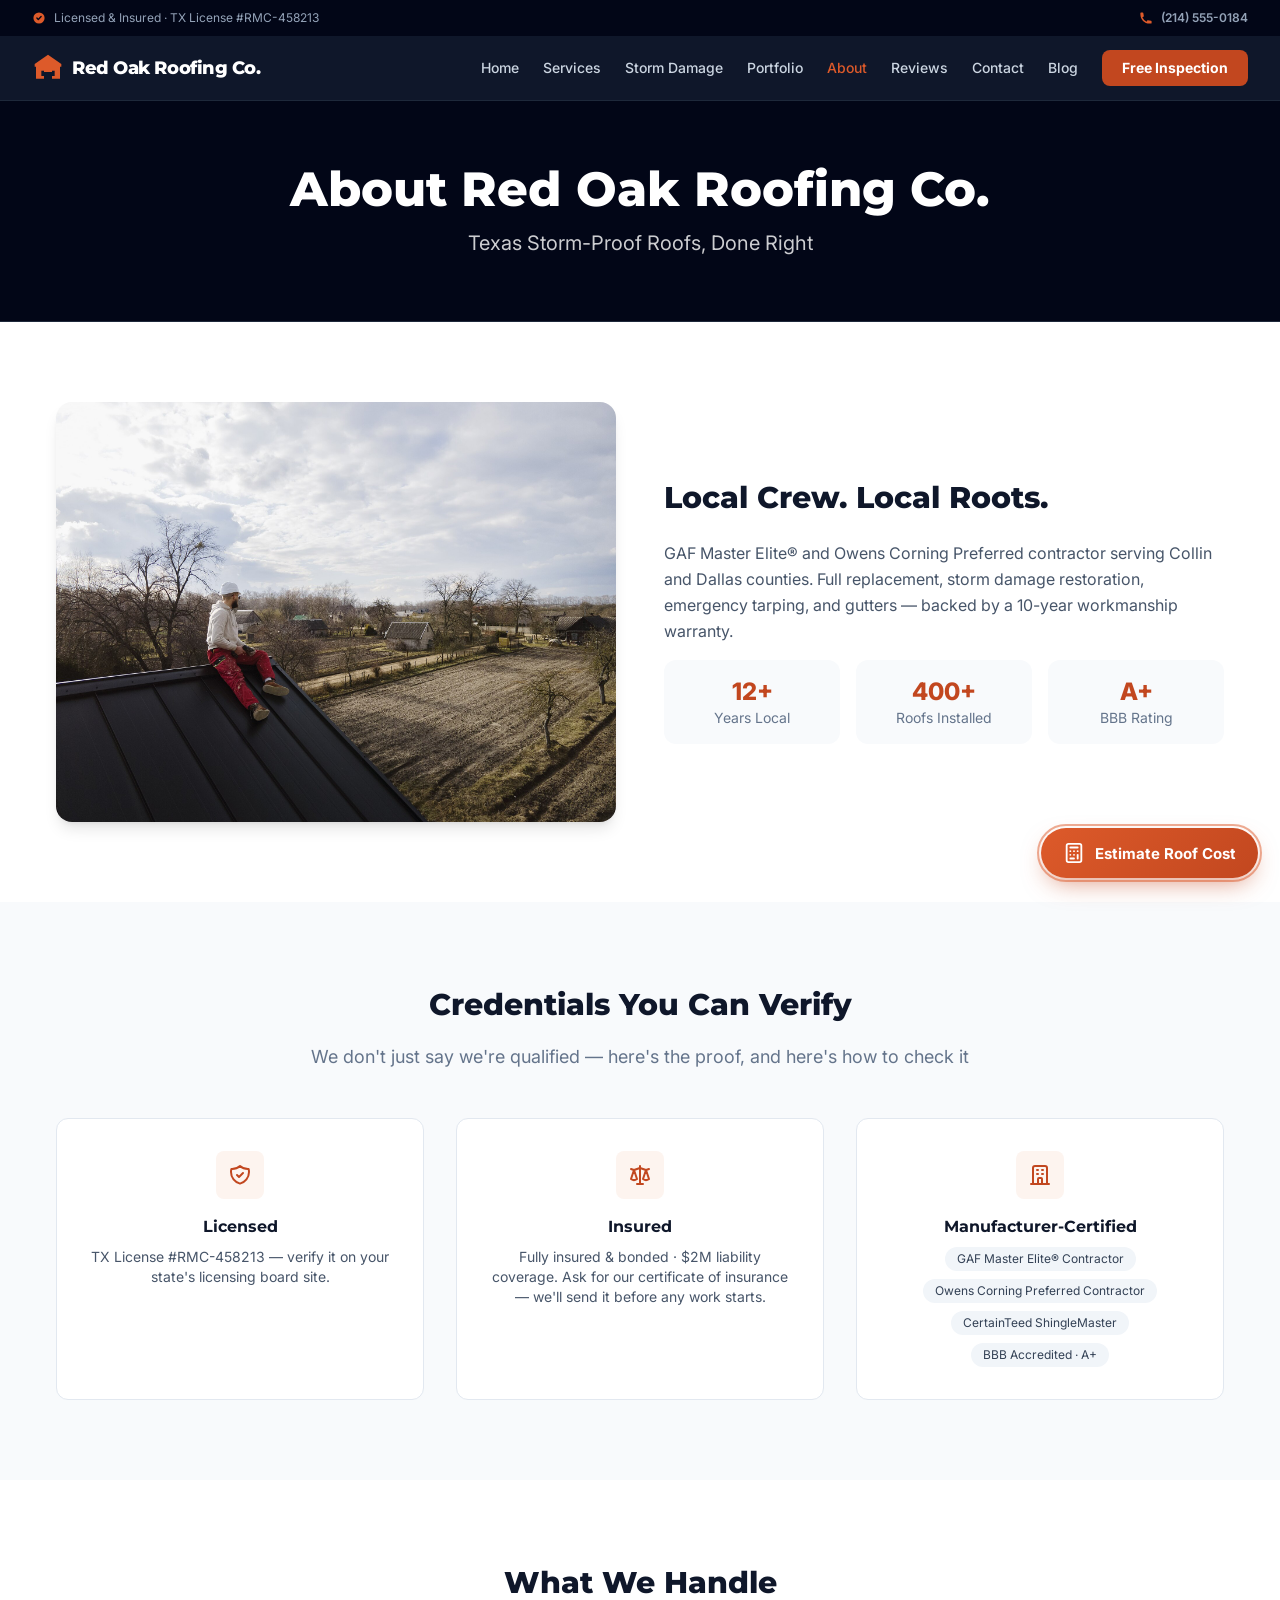
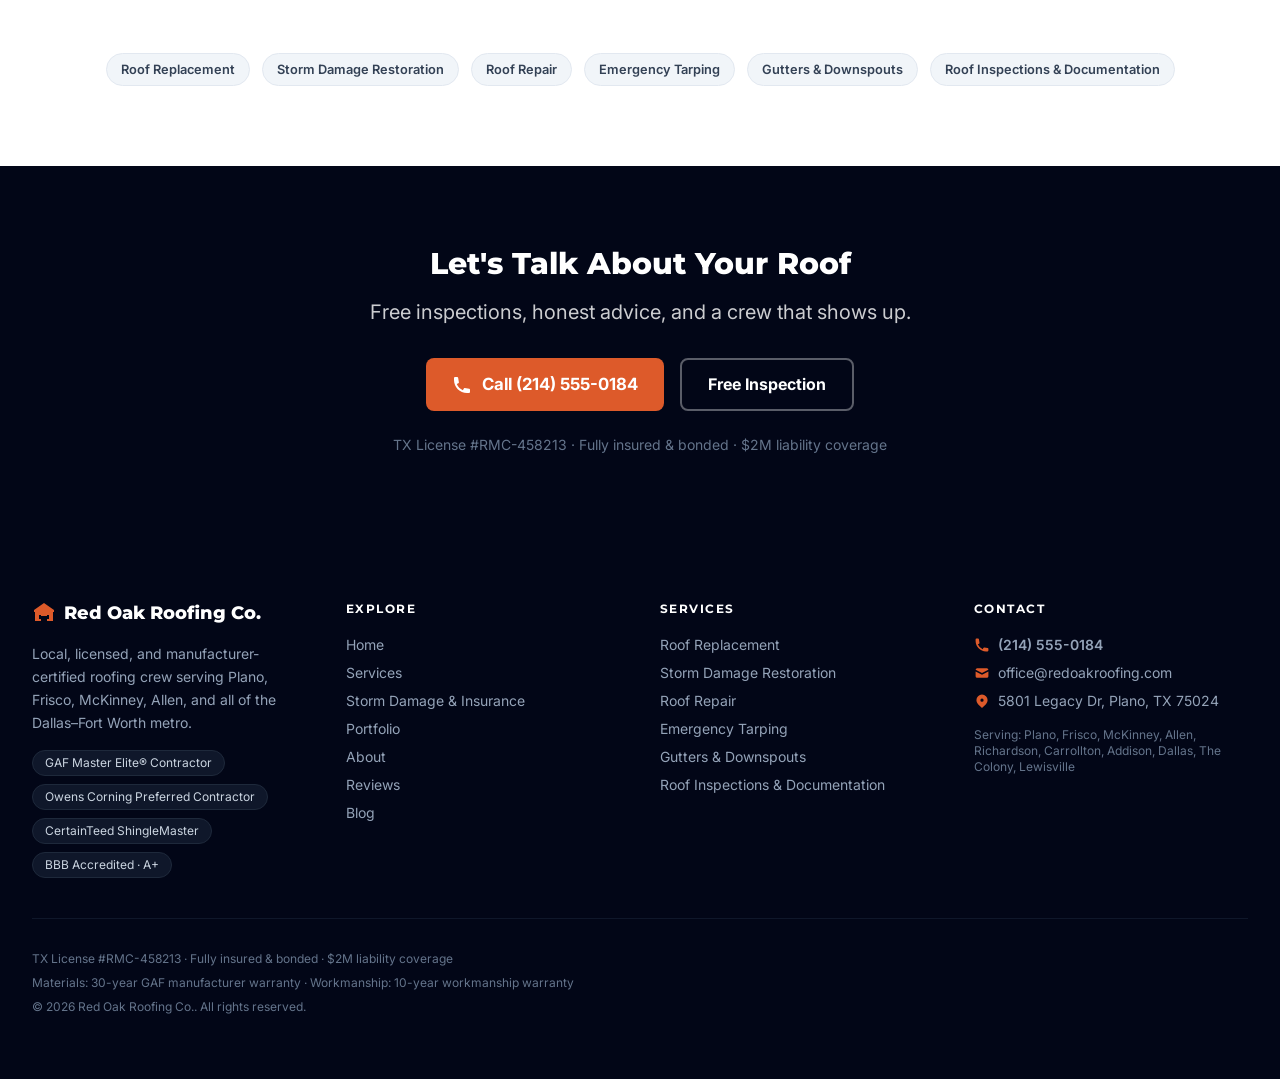
==== commit 6e39e0a4: "Deploy red-oak-roofing" ====
--- a/about.html
+++ b/about.html
@@ -292,11 +292,7 @@
   </script>
 
   <style>
-  .re-est{--re-brand:#dd5a2a;--re-brand-d:#c2471f;--re-ink:#0f172a;--re-body:#334155;--re-muted:#64748b;--re-line:#e2e8f0;--re-soft:#f8fafc;--re-ok:#16a34a}
-  .re-est [hidden]{display:none!important}
-  
-  /* ---------- Floating Action Button ---------- */
-  .re-fab{position:fixed;right:22px;bottom:22px;z-index:9990;display:inline-flex;align-items:center;gap:10px;background:linear-gradient(135deg,#dd5a2a,#c2471f);color:#fff;border:none;border-radius:9999px;padding:14px 22px;font:700 15px/1 Inter,system-ui,sans-serif;cursor:pointer;box-shadow:0 10px 25px -6px rgba(194,71,31,.55);transition:transform .2s,box-shadow .2s}
+  .re-fab{position:fixed;right:22px;bottom:22px;z-index:9990;display:inline-flex;align-items:center;gap:10px;background:linear-gradient(135deg,#dd5a2a,#c2471f);color:#fff;border:none;border-radius:9999px;padding:14px 22px;text-decoration:none;font:700 15px/1 Inter,system-ui,sans-serif;cursor:pointer;box-shadow:0 10px 25px -6px rgba(194,71,31,.55);transition:transform .2s,box-shadow .2s}
   .re-fab:hover{transform:translateY(-2px) scale(1.03);box-shadow:0 16px 32px -8px rgba(194,71,31,.65)}
   .re-fab:focus-visible{outline:3px solid rgba(221,90,42,.4);outline-offset:2px}
   .re-fab .re-fab-ic{display:inline-flex}
@@ -304,926 +300,13 @@
   .re-fab-ring{position:absolute;inset:-4px;border-radius:9999px;border:2px solid rgba(221,90,42,.5);animation:rePulse 2.4s ease-out infinite;pointer-events:none}
   @keyframes rePulse{0%{transform:scale(1);opacity:.7}70%{transform:scale(1.4);opacity:0}100%{transform:scale(1.4);opacity:0}}
   @media(max-width:640px){.re-fab{bottom:82px;right:16px;padding:14px}.re-fab .re-fab-txt{display:none}}
-  
-  /* ---------- Modal overlay ---------- */
-  .re-overlay{position:fixed;inset:0;z-index:9999;display:flex;align-items:center;justify-content:center;padding:16px}
-  .re-backdrop{position:absolute;inset:0;background:rgba(2,6,23,.55);backdrop-filter:blur(6px);-webkit-backdrop-filter:blur(6px)}
-  .re-dialog{position:relative;width:min(960px,100%);max-height:min(94vh,920px);background:#fff;border-radius:20px;box-shadow:0 40px 80px -20px rgba(2,6,23,.5);display:flex;flex-direction:column;overflow:hidden;animation:rePop .25s ease}
-  @keyframes rePop{from{opacity:0;transform:translateY(16px) scale(.98)}to{opacity:1;transform:none}}
-  .re-header{display:flex;align-items:flex-start;justify-content:space-between;gap:14px;padding:20px 24px 0}
-  .re-header h2{font-family:Montserrat,system-ui,sans-serif;font-size:1.3rem;font-weight:800;color:var(--re-ink);margin:0}
-  .re-header p{font-size:.85rem;color:var(--re-muted);margin:4px 0 0}
-  .re-close{flex-shrink:0;width:38px;height:38px;border-radius:10px;border:1px solid var(--re-line);background:#fff;color:var(--re-muted);font-size:1.4rem;line-height:1;cursor:pointer;transition:background .2s,color .2s}
-  .re-close:hover{background:var(--re-soft);color:var(--re-ink)}
-  
-  /* ---------- Progress / step indicator ---------- */
-  .re-progress{display:flex;gap:6px;padding:16px 24px 2px}
-  .re-dot{flex:1;display:flex;flex-direction:column;align-items:center;gap:6px;cursor:pointer;border:0;background:none;padding:0;font-family:inherit}
-  .re-dot .re-dot-n{width:26px;height:26px;border-radius:50%;display:flex;align-items:center;justify-content:center;font-size:.75rem;font-weight:700;background:#e2e8f0;color:#64748b;transition:background .2s,color .2s}
-  .re-dot.active .re-dot-n{background:var(--re-brand);color:#fff}
-  .re-dot.done .re-dot-n{background:#dcfce7;color:#15803d}
-  .re-dot .re-dot-l{font-size:.6rem;font-weight:700;letter-spacing:.05em;text-transform:uppercase;color:#94a3b8}
-  .re-dot.active .re-dot-l{color:var(--re-brand-d)}
-  .re-dot.done .re-dot-l{color:#15803d}
-  
-  /* ---------- Body + steps ---------- */
-  .re-body{flex:1;overflow-y:auto;padding:18px 24px 24px;scrollbar-width:thin}
-  .re-step{display:none}
-  .re-step.active{display:block;animation:reStep .25s ease}
-  @keyframes reStep{from{opacity:0;transform:translateX(10px)}to{opacity:1;transform:none}}
-  .re-step-head h3{font-family:Montserrat,system-ui,sans-serif;font-size:1.05rem;font-weight:800;color:var(--re-ink);margin:0 0 4px}
-  .re-step-head p{font-size:.85rem;color:var(--re-muted);margin:0 0 16px}
-  .re-warn{display:none;margin-top:10px;padding:10px 14px;border-radius:10px;background:#fef2f2;border:1px solid #fecaca;color:#b91c1c;font-size:.8rem;font-weight:600}
-  .re-warn.show{display:block}
-  
-  /* ---------- Search + map ---------- */
-  .re-search{position:relative;display:flex;gap:8px;margin-bottom:12px}
-  .re-search input{flex:1;min-width:0;padding:11px 14px;border:1px solid #cbd5e1;border-radius:10px;font:inherit;font-size:.9rem;outline:none;transition:border-color .2s,box-shadow .2s}
-  .re-search input:focus{border-color:var(--re-brand);box-shadow:0 0 0 3px rgba(221,90,42,.15)}
-  .re-search button{padding:0 18px;background:var(--re-brand);color:#fff;border:0;border-radius:10px;font-weight:700;cursor:pointer;transition:background .2s}
-  .re-search button:hover{background:var(--re-brand-d)}
-  .re-geo-list{position:absolute;top:calc(100% + 4px);left:0;right:64px;z-index:20;background:#fff;border:1px solid var(--re-line);border-radius:10px;box-shadow:0 14px 30px -10px rgba(15,23,42,.25);max-height:220px;overflow:auto}
-  .re-geo-item{display:block;width:100%;text-align:left;padding:10px 14px;border:0;background:#fff;font:inherit;font-size:.85rem;color:var(--re-body);cursor:pointer;border-bottom:1px solid var(--re-soft)}
-  .re-geo-item:last-child{border-bottom:0}
-  .re-geo-item:hover{background:var(--re-soft)}
-  .re-map{position:relative;height:320px;border-radius:14px;border:1px solid var(--re-line);overflow:hidden;background:#e2e8f0}
-  @media(min-width:768px){.re-map{height:400px}}
-  .re-map.re-demo{cursor:crosshair;
-    background:
-      linear-gradient(#cbd5e1 1px,transparent 1px),
-      linear-gradient(90deg,#cbd5e1 1px,transparent 1px),
-      linear-gradient(#e2e8f0 1px,transparent 1px),
-      linear-gradient(90deg,#e2e8f0 1px,transparent 1px);
-    background-size:40px 40px,40px 40px,8px 8px,8px 8px;background-color:#f8fafc}
-  .re-demo-label{position:absolute;top:10px;left:10px;z-index:2;background:rgba(2,6,23,.78);color:#fff;font-size:.72rem;font-weight:700;letter-spacing:.04em;padding:6px 10px;border-radius:9999px}
-  .re-map-tools{display:flex;flex-wrap:wrap;align-items:center;gap:8px;margin-bottom:10px}
-  .re-tool{padding:8px 14px;border-radius:8px;border:1px solid #cbd5e1;background:#fff;color:var(--re-ink);font:600 .82rem/1 Inter,system-ui,sans-serif;cursor:pointer;transition:background .2s,border-color .2s}
-  .re-tool:hover{border-color:var(--re-brand)}
-  .re-tool.primary{background:var(--re-brand);border-color:var(--re-brand);color:#fff}
-  .re-tool.primary:hover{background:var(--re-brand-d)}
-  .re-tool:disabled{opacity:.4;cursor:not-allowed}
-  .re-draw-status{font-size:.8rem;color:var(--re-muted)}
-  .re-draw-status.armed{color:var(--re-brand-d);font-weight:600}
-  .re-demo-note{margin-top:10px;padding:10px 14px;border-radius:10px;background:#fffbeb;border:1px solid #fde68a;color:#92400e;font-size:.8rem}
-  .re-area-box{margin-top:14px;display:flex;flex-wrap:wrap;align-items:baseline;gap:6px;background:var(--re-soft);border:1px solid var(--re-line);border-radius:12px;padding:12px 16px}
-  .re-area-box .re-area-cap{font-size:.72rem;font-weight:700;text-transform:uppercase;letter-spacing:.06em;color:var(--re-muted);width:100%;margin-bottom:2px}
-  .re-area-box strong{font-size:1.35rem;font-weight:800;color:var(--re-ink)}
-  .re-area-box .re-area-m2{color:var(--re-muted);font-size:.85rem}
-  .re-area-box .re-area-hint{color:var(--re-brand-d);font-size:.78rem;font-weight:600}
-  
-  /* ---------- Option cards ---------- */
-  .re-grid{display:grid;grid-template-columns:repeat(auto-fit,minmax(180px,1fr));gap:14px}
-  .re-opt{position:relative;text-align:left;border:2px solid var(--re-line);border-radius:14px;padding:16px;cursor:pointer;background:#fff;font-family:inherit;transition:border-color .2s,box-shadow .2s;display:flex;flex-direction:column;gap:6px}
-  .re-opt:hover{border-color:#f5cbb3}
-  .re-opt.sel{border-color:var(--re-brand);box-shadow:0 0 0 3px rgba(221,90,42,.15)}
-  .re-opt .re-opt-tag{display:inline-block;align-self:flex-start;font-size:.68rem;font-weight:700;letter-spacing:.05em;text-transform:uppercase;color:var(--re-brand-d);background:#fdf4ef;border:1px solid #fae6db;border-radius:9999px;padding:3px 9px}
-  .re-opt .re-opt-title{font-size:.95rem;font-weight:700;color:var(--re-ink)}
-  .re-opt .re-opt-sub{font-size:.76rem;color:var(--re-muted);line-height:1.35}
-  .re-opt .re-opt-factor{margin-top:auto;font-size:.8rem;font-weight:700;color:var(--re-brand-d)}
-  .re-opt-price{display:flex;align-items:center;gap:6px;margin-top:2px;font-size:.78rem;color:var(--re-muted)}
-  .re-opt-price input{width:74px;padding:6px 8px;border:1px solid #cbd5e1;border-radius:8px;font:600 .85rem/1 Inter,system-ui,sans-serif;color:var(--re-ink);outline:none;text-align:right}
-  .re-opt-price input:focus{border-color:var(--re-brand);box-shadow:0 0 0 3px rgba(221,90,42,.15)}
-  .re-opt.sel .re-opt-price input{pointer-events:auto}
-  
-  /* ---------- Breakdown ---------- */
-  .re-breakdown{border:1px solid var(--re-line);border-radius:14px;padding:4px 18px;margin-bottom:18px;background:#fff}
-  .re-row{display:flex;justify-content:space-between;align-items:center;gap:12px;padding:13px 0;border-bottom:1px dashed var(--re-line)}
-  .re-row:last-child{border-bottom:0}
-  .re-row span{color:var(--re-muted);font-size:.88rem}
-  .re-row strong{color:var(--re-ink);font-size:.92rem;text-align:right}
-  .re-range{margin-top:6px;background:linear-gradient(135deg,#0f172a,#1e293b);border-radius:16px;color:#fff;padding:22px;text-align:center}
-  .re-range .re-range-cap{font-size:.72rem;font-weight:700;text-transform:uppercase;letter-spacing:.08em;color:#94a3b8;margin-bottom:8px}
-  .re-range .re-range-vals{font-size:1.7rem;font-weight:800;line-height:1.15}
-  .re-range .re-range-vals em{font-style:normal;color:#dd5a2a}
-  .re-range .re-range-avg{font-size:.85rem;color:#cbd5e1;margin-top:6px}
-  .re-disclaimer{margin-top:14px;font-size:.75rem;color:var(--re-muted);text-align:center}
-  
-  /* ---------- Lead form ---------- */
-  .re-form-grid{display:grid;grid-template-columns:1fr;gap:14px}
-  @media(min-width:640px){.re-form-grid{grid-template-columns:1fr 1fr}}
-  .re-field{display:flex;flex-direction:column;gap:6px}
-  .re-field.full{grid-column:1/-1}
-  .re-field label{font-size:.8rem;font-weight:600;color:var(--re-ink)}
-  .re-field label .req{color:#dc2626}
-  .re-field input,.re-field textarea{padding:11px 14px;border:1px solid #cbd5e1;border-radius:10px;font:inherit;font-size:.9rem;outline:none;transition:border-color .2s,box-shadow .2s;background:#fff}
-  .re-field input:focus,.re-field textarea:focus{border-color:var(--re-brand);box-shadow:0 0 0 3px rgba(221,90,42,.15)}
-  .re-field input.invalid,.re-field textarea.invalid{border-color:#dc2626}
-  .re-field .re-field-err{display:none;font-size:.74rem;color:#dc2626}
-  .re-field .re-field-err.show{display:block}
-  .re-submit{width:100%;margin-top:6px;padding:14px;border:0;border-radius:12px;background:var(--re-brand);color:#fff;font:700 1rem/1 Inter,system-ui,sans-serif;cursor:pointer;transition:background .2s}
-  .re-submit:hover{background:var(--re-brand-d)}
-  .re-submit:disabled{opacity:.5;cursor:not-allowed}
-  
-  /* ---------- Summary (success) ---------- */
-  .re-summary{border:1px solid var(--re-line);border-radius:16px;overflow:hidden}
-  .re-summary-head{background:linear-gradient(135deg,#0f172a,#1e293b);color:#fff;padding:18px 20px;display:flex;align-items:center;gap:12px}
-  .re-summary-head .re-check{width:40px;height:40px;border-radius:50%;background:#16a34a;color:#fff;display:flex;align-items:center;justify-content:center;flex-shrink:0}
-  .re-summary-head h3{margin:0;font-size:1.05rem;font-weight:800}
-  .re-summary-head p{margin:2px 0 0;font-size:.78rem;color:#94a3b8}
-  .re-summary-body{padding:18px 20px}
-  .re-summary-body .re-s-grid{display:grid;grid-template-columns:repeat(auto-fit,minmax(150px,1fr));gap:10px;margin-bottom:16px}
-  .re-s-cell{background:var(--re-soft);border:1px solid var(--re-line);border-radius:10px;padding:10px 12px}
-  .re-s-cell .k{font-size:.66rem;font-weight:700;text-transform:uppercase;letter-spacing:.06em;color:var(--re-muted)}
-  .re-s-cell .v{font-size:.95rem;font-weight:700;color:var(--re-ink);margin-top:2px}
-  .re-summary-body .re-s-range{display:flex;align-items:baseline;justify-content:space-between;gap:10px;padding:14px 16px;border:1px solid var(--re-line);border-radius:12px;margin-bottom:14px}
-  .re-summary-body .re-s-range .k{font-size:.8rem;font-weight:700;color:var(--re-muted)}
-  .re-summary-body .re-s-range .v{font-size:1.25rem;font-weight:800;color:var(--re-brand-d)}
-  .re-summary-body .re-s-note{font-size:.75rem;color:var(--re-muted);margin:0 0 14px}
-  .re-summary-actions{display:flex;flex-wrap:wrap;gap:10px;justify-content:center;padding:0 20px 20px}
-  .re-summary-actions .re-tool{flex:1;min-width:140px;justify-content:center;text-align:center}
-  
-  /* ---------- Footer nav ---------- */
-  .re-footer{display:flex;justify-content:space-between;gap:12px;padding:14px 24px;border-top:1px solid var(--re-line);background:#fff}
-  .re-btn{padding:13px 24px;border-radius:10px;border:0;font:700 .95rem/1 Inter,system-ui,sans-serif;cursor:pointer;transition:background .2s,opacity .2s}
-  .re-btn-ghost{background:transparent;color:var(--re-ink)}
-  .re-btn-ghost:hover{background:var(--re-soft)}
-  .re-btn:disabled{opacity:.4;cursor:not-allowed}
-  .re-btn-primary{background:var(--re-brand);color:#fff}
-  .re-btn-primary:hover{background:var(--re-brand-d)}
-  
-  /* ---------- Print: only the estimate summary sheet ---------- */
-  @media print{
-    @page{margin:12mm}
-    body *{visibility:hidden!important}
-    #re-print-area,#re-print-area *{visibility:visible!important}
-    #re-print-area{position:absolute;left:0;top:0;width:100%}
-    .re-overlay{position:static;overflow:visible;background:#fff;padding:0}
-    .re-dialog{max-height:none;overflow:visible;box-shadow:none;border-radius:0;width:100%}
-    .re-body{overflow:visible}
-  }
   </style>
-  
-  <button type="button" class="re-est re-fab" id="re-fab" aria-haspopup="dialog" aria-controls="re-modal" aria-label="Estimate roof cost">
+  <a href="/estimate" class="re-fab" aria-label="Estimate roof cost">
     <span class="re-fab-ring" aria-hidden="true"></span>
     <span class="re-fab-ic" aria-hidden="true">
       <svg viewBox="0 0 24 24" fill="none" stroke="currentColor" stroke-width="2" stroke-linecap="round" stroke-linejoin="round"><rect x="4" y="2" width="16" height="20" rx="2"/><line x1="8" y1="6" x2="16" y2="6"/><line x1="8" y1="10" x2="8" y2="10.01"/><line x1="12" y1="10" x2="12" y2="10.01"/><line x1="16" y1="10" x2="16" y2="10.01"/><line x1="8" y1="14" x2="8" y2="14.01"/><line x1="12" y1="14" x2="12" y2="14.01"/><line x1="16" y1="14" x2="16" y2="18"/><line x1="8" y1="18" x2="12" y2="18"/></svg>
     </span>
     <span class="re-fab-txt">Estimate Roof Cost</span>
-  </button>
-  
-  <div class="re-est re-overlay" id="re-modal" role="dialog" aria-modal="true" aria-labelledby="re-title" hidden>
-    <div class="re-backdrop" data-re-close></div>
-    <div class="re-dialog">
-      <header class="re-header">
-        <div>
-          <h2 id="re-title">Roof Cost Estimator</h2>
-          <p><span id="re-step-label">Step 1 of 5</span> · Draw your roof, pick materials, get an instant range</p>
-        </div>
-        <button type="button" class="re-close" data-re-close aria-label="Close estimator">×</button>
-      </header>
-  
-      <div class="re-progress" id="re-progress" aria-label="Progress">
-        <button type="button" class="re-dot active" data-re-dot="1"><span class="re-dot-n">1</span><span class="re-dot-l">Outline</span></button>
-        <button type="button" class="re-dot" data-re-dot="2"><span class="re-dot-n">2</span><span class="re-dot-l">Pitch</span></button>
-        <button type="button" class="re-dot" data-re-dot="3"><span class="re-dot-n">3</span><span class="re-dot-l">Material</span></button>
-        <button type="button" class="re-dot" data-re-dot="4"><span class="re-dot-n">4</span><span class="re-dot-l">Estimate</span></button>
-        <button type="button" class="re-dot" data-re-dot="5"><span class="re-dot-n">5</span><span class="re-dot-l">Your Info</span></button>
-      </div>
-  
-      <div class="re-body">
-        <section class="re-step active" data-re-step="1">
-          <div class="re-step-head">
-            <h3>Outline your roof</h3>
-            <p>Search your address to fly to the satellite view, then click the corners of your roof to trace it.</p>
-          </div>
-          <div class="re-search">
-            <input type="text" id="re-address" placeholder="Enter your home address…" autocomplete="off" aria-label="Address">
-            <button type="button" id="re-search-btn">Search</button>
-          </div>
-          <div class="re-map-tools">
-            <button type="button" class="re-tool primary" id="re-draw-btn">Draw Roof</button>
-            <button type="button" class="re-tool" id="re-done-btn" hidden>Done</button>
-            <button type="button" class="re-tool" id="re-undo-btn" disabled>Undo</button>
-            <button type="button" class="re-tool" id="re-clear-btn" disabled>Clear</button>
-            <span class="re-draw-status" id="re-draw-status">Search your address, then draw your roof.</span>
-          </div>
-          <div id="re-map" class="re-map"></div>
-          <div class="re-demo-note" id="re-map-demo-note" hidden></div>
-          <div class="re-area-box">
-            <span class="re-area-cap">Roof footprint area</span>
-            <strong id="re-area-ft2">0</strong>
-            <span>sq ft</span>
-            <span class="re-area-m2" id="re-area-m2">(0 m²)</span>
-            <span class="re-area-hint" id="re-area-hint" hidden></span>
-          </div>
-          <div class="re-warn" id="re-warn-1">Please outline and close your roof polygon first (a closed shape with at least 3 points).</div>
-        </section>
-  
-        <section class="re-step" data-re-step="2">
-          <div class="re-step-head">
-            <h3>Roof pitch / slope</h3>
-            <p>Steeper roofs take more material. We apply the standard slope multiplier to your drawn area.</p>
-          </div>
-          <div class="re-grid" id="re-pitch-options"></div>
-        </section>
-  
-        <section class="re-step" data-re-step="3">
-          <div class="re-step-head">
-            <h3>Roof material</h3>
-            <p>Pick a material. The cost per square foot is editable — adjust it to match your quote.</p>
-          </div>
-          <div class="re-grid" id="re-material-options"></div>
-        </section>
-  
-        <section class="re-step" data-re-step="4">
-          <div class="re-step-head">
-            <h3>Your estimate</h3>
-            <p>Based on <span id="re-est-area">0</span> sq ft of drawn roof.</p>
-          </div>
-          <div class="re-breakdown">
-            <div class="re-row"><span>Drawn roof footprint</span><strong id="re-row-base">0 sq ft</strong></div>
-            <div class="re-row"><span>Pitch multiplier</span><strong id="re-row-factor">× 1.20</strong></div>
-            <div class="re-row"><span>Waste &amp; overhang</span><strong id="re-row-waste">+10%</strong></div>
-            <div class="re-row"><span>Adjusted roof area</span><strong id="re-row-adj">0 sq ft</strong></div>
-            <div class="re-row"><span>Material cost / sq ft</span><strong id="re-row-material">—</strong></div>
-          </div>
-          <div class="re-range">
-            <div class="re-range-cap">Estimated project range</div>
-            <div class="re-range-vals"><span id="re-cost-min">$0</span> <em>–</em> <span id="re-cost-max">$0</span></div>
-            <div class="re-range-avg" id="re-cost-avg"></div>
-          </div>
-          <p class="re-disclaimer">Estimate is informational only — an exact number needs an on-roof inspection (free, by Red Oak Roofing Co.). Call (214) 555-0184 for details.</p>
-        </section>
-  
-        <section class="re-step" data-re-step="5">
-          <div class="re-step-head">
-            <h3>Get your detailed breakdown</h3>
-            <p>Add your details and we'll send you the full written estimate and roof report.</p>
-          </div>
-          <form id="re-lead-form" novalidate>
-            <div class="re-form-grid">
-              <div class="re-field">
-                <label for="re-l-name">Full name <span class="req">*</span></label>
-                <input type="text" id="re-l-name" name="name" autocomplete="name">
-                <span class="re-field-err" id="re-l-name-err">Please enter your name.</span>
-              </div>
-              <div class="re-field">
-                <label for="re-l-phone">Phone <span class="req">*</span></label>
-                <input type="tel" id="re-l-phone" name="phone" autocomplete="tel">
-                <span class="re-field-err" id="re-l-phone-err">Please enter a valid phone number.</span>
-              </div>
-              <div class="re-field full">
-                <label for="re-l-email">Email <span class="req">*</span></label>
-                <input type="email" id="re-l-email" name="email" autocomplete="email">
-                <span class="re-field-err" id="re-l-email-err">Please enter a valid email address.</span>
-              </div>
-              <div class="re-field full">
-                <label for="re-l-notes">Notes <span class="req">*</span></label>
-                <textarea id="re-l-notes" name="notes" rows="3" placeholder="Anything we should know (current roof age, leaks, insurance claim…)?"></textarea>
-                <span class="re-field-err" id="re-l-notes-err">Please add a short note.</span>
-              </div>
-            </div>
-            <button type="submit" class="re-submit" id="re-submit-btn">Send My Estimate Request</button>
-            <p class="re-disclaimer">No spam. We use this only to prepare your estimate and roof report.</p>
-          </form>
-  
-          <div id="re-summary" class="re-summary" hidden>
-            <div id="re-print-area">
-              <div class="re-summary-head">
-                <span class="re-check" aria-hidden="true">
-                  <svg width="20" height="20" viewBox="0 0 24 24" fill="none" stroke="currentColor" stroke-width="3" stroke-linecap="round" stroke-linejoin="round"><polyline points="20 6 9 17 4 12"/></svg>
-                </span>
-                <div>
-                  <h3>Your estimate request is in</h3>
-                  <p>Here's your instant breakdown — print or save it as a PDF, or call us for a free inspection.</p>
-                </div>
-              </div>
-              <div class="re-summary-body" id="re-summary-body"></div>
-            </div>
-            <div class="re-summary-actions">
-              <button type="button" class="re-tool" id="re-print-btn">Print / Save PDF</button>
-              <button type="button" class="re-tool" id="re-done2-btn">Done</button>
-            </div>
-          </div>
-        </section>
-      </div>
-  
-      <footer class="re-footer">
-        <button type="button" class="re-btn re-btn-ghost" id="re-back-btn">← Back</button>
-        <button type="button" class="re-btn re-btn-primary" id="re-next-btn">Continue →</button>
-      </footer>
-    </div>
-  </div>
-  
-  <script>
-  (function () {
-    'use strict';
-  
-    /* ================================================================
-       CONFIGURATION — EDIT HERE
-       ================================================================
-  
-       1) GOOGLE MAPS (recommended, gives real satellite + Places autocomplete)
-          Create an API key at https://console.cloud.google.com, enable the
-          "Maps JavaScript API" and "Places API", then paste it below.
-          For the deployed site this is injected from the client JSON config
-          key `roof_estimator_map_key` (see scripts/generate-site.js).
-  
-       2) MAPBOX (alternative — use one OR the other)
-          Paste a public token from https://account.mapbox.com. Enables the
-          satellite-v9 style + Mapbox Geocoding address search.
-  
-       3) LEAD WEBHOOK / CRM
-          Where the step-5 form POSTs as JSON. Defaults to the site's Google
-          Apps Script endpoint; override per-client with `roof_estimator_webhook`.
-          Leave empty to skip the network call (summary still shows locally).
-  
-       If neither map key is set, the widget runs in built-in DEMO mode so the
-       full flow still works on the static site.
-    ================================================================ */
-    var GOOGLE_MAPS_KEY = "";
-    var MAPBOX_TOKEN    = "";
-    var LEAD_WEBHOOK    = "";
-    var BUSINESS_NAME   = "Red Oak Roofing Co.";
-    var PHONE           = "(214) 555-0184";
-  
-    var DEFAULT_CENTER = { lat: 33.0198, lng: -96.6989 }; /* Plano, TX — edit the default map center here */
-    var DEFAULT_ZOOM = 19;                                  /* roof-level zoom */
-    var DEMO_M_PER_PX = 0.25;                               /* demo-mode scale (meters per grid unit) */
-  
-    /* ---- Material pricing — EDIT the per-sq-ft base cost here. ---- */
-    var MATERIALS = [
-      { id: 'asphalt', label: 'Asphalt Shingles',            perSqFt: 3.50, desc: 'Architectural 30-yr shingle — most common' },
-      { id: 'metal',   label: 'Standing Seam Metal',         perSqFt: 8.50, desc: '40+ yr life, hail-resistant' },
-      { id: 'tile',    label: 'Tile (Clay / Concrete)',      perSqFt: 7.00, desc: 'Long life, heavy — needs framing check' },
-      { id: 'slate',   label: 'Slate',                       perSqFt: 12.50, desc: 'Premium 50+ yr roof, premium install' }
-    ];
-    /* ---- Pitch multipliers (standard roofing slope factors). ---- */
-    var PITCHES = [
-      { id: 'flat',  label: 'Flat / Low-Slope', pitch: '0–2 /12', factor: 1.00, hint: 'Walkable, low waste' },
-      { id: 'low',   label: 'Low Pitch',        pitch: '4 /12',   factor: 1.05, hint: 'Waste +5%' },
-      { id: 'med',   label: 'Medium Pitch',     pitch: '6 /12',   factor: 1.20, hint: 'Waste +20%' },
-      { id: 'steep', label: 'Steep Pitch',      pitch: '9 /12+',  factor: 1.40, hint: 'Waste +40%, harness work' }
-    ];
-    var WASTE = 0.10;        /* additional % on top of pitch factor */
-    var RANGE_LOW = 0.9;     /* estimate min = adjusted area × cost × 0.90 */
-    var RANGE_HIGH = 1.3;    /* estimate max = adjusted area × cost × 1.30 */
-  
-    /* ---- state ---- */
-    var state = {
-      step: 1,
-      vertices: [],
-      areaFt2: 0,
-      pitch: PITCHES[1],
-      material: MATERIALS[0],
-      address: ''
-    };
-    var provider = null;   /* 'google' | 'mapbox' | 'demo' */
-    var mapApi = null;     /* provider instance */
-    var drawing = false;   /* polygon currently being traced */
-    var polyClosed = false;
-    var submitted = false;
-    var lastPayload = null;
-  
-    /* ---- tiny DOM helpers ---- */
-    function $(s, r) { return (r || document).querySelector(s); }
-    function $all(s, r) { return Array.prototype.slice.call((r || document).querySelectorAll(s)); }
-    function fmtMoney(n) { return '$' + Math.round(n).toLocaleString('en-US'); }
-    function fmtNum(n) { return Math.round(n).toLocaleString('en-US'); }
-    function sphAreaM2(v) { /* spherical polygon area — accurate for house-scale shapes */
-      var R = 6378137, a = 0, n = v.length;
-      for (var i = 0; i < n; i++) {
-        var j = (i + 1) % n;
-        var p1 = v[i].lat * Math.PI / 180, p2 = v[j].lat * Math.PI / 180;
-        var dl = (v[j].lng - v[i].lng) * Math.PI / 180;
-        a += dl * (2 + Math.sin(p1) + Math.sin(p2));
-      }
-      return Math.abs(a * R * R / 2);
-    }
-    function pxArea(v) {
-      var a = 0, n = v.length;
-      for (var i = 0; i < n; i++) {
-        var j = (i + 1) % n;
-        a += v[i].x * v[j].y - v[j].x * v[i].y;
-      }
-      return Math.abs(a) / 2;
-    }
-    function shoelaceAreaM2(v) { return pxArea(v) * DEMO_M_PER_PX * DEMO_M_PER_PX; }
-  
-    /* ================================================================
-       PROVIDERS — each exposes: startDraw/finish/undo/clear/disarm,
-       getVertices(), areaFt2(verts), flyTo(lat,lng). A provider calls
-       mapApi.onVertices(vertices, closed) whenever the drawing changes.
-    ================================================================ */
-  
-    /* ---------- Google Maps provider (hybrid satellite by default) ---------- */
-    function GoogleMapProvider(el) {
-      var map = new google.maps.Map(el, {
-        center: DEFAULT_CENTER, zoom: DEFAULT_ZOOM, mapTypeId: 'hybrid',
-        gestureHandling: 'cooperative', disableDoubleClickZoom: true,
-        mapTypeControl: true, fullscreenControl: false, streetViewControl: false
-      });
-      var verts = [], markers = [], line = null, poly = null, mode = 'idle';
-      var self = this;
-      function redraw(closed) {
-        if (line) { line.setMap(null); line = null; }
-        if (poly) { poly.setMap(null); poly = null; }
-        if (verts.length > 1) {
-          line = new google.maps.Polyline({ path: verts.slice(), map: map, strokeColor: '#dd5a2a', strokeWeight: 3, strokeDasharray: closed ? null : '8 6' });
-        }
-        if (closed && verts.length >= 3) {
-          poly = new google.maps.Polygon({ path: verts.slice(), map: map, fillColor: '#dd5a2a', fillOpacity: 0.3, strokeColor: '#c2471f', strokeWeight: 3 });
-          markers.forEach(function (m) { m.setMap(null); }); markers = [];
-        }
-        self.onVertices(verts.slice(), closed);
-      }
-      map.addListener('click', function (e) {
-        if (mode !== 'draw') return;
-        verts.push({ lat: e.latLng.lat(), lng: e.latLng.lng() });
-        var m = new google.maps.Marker({ position: e.latLng, map: map, draggable: true, label: String(verts.length) });
-        markers.push(m);
-        m.addListener('dragend', function () {
-          verts[markers.indexOf(m)] = { lat: m.getPosition().lat(), lng: m.getPosition().lng() };
-          redraw(false);
-        });
-        redraw(false);
-      });
-      map.addListener('dblclick', function (e) {
-        e.stop();
-        if (mode === 'draw' && verts.length >= 3) { mode = 'idle'; redraw(true); }
-      });
-      this.startDraw = function () { verts = []; markers.forEach(function (m) { m.setMap(null); }); markers = []; mode = 'draw'; redraw(false); };
-      this.finish = function () { if (mode === 'draw' && verts.length >= 3) { mode = 'idle'; redraw(true); } };
-      this.undo = function () { if (!verts.length) return; verts.pop(); var m = markers.pop(); if (m) m.setMap(null); redraw(false); };
-      this.clear = function () { verts = []; markers.forEach(function (m) { m.setMap(null); }); markers = []; mode = 'idle'; redraw(false); };
-      this.getVertices = function () { return verts.slice(); };
-      this.areaFt2 = function (v) { return sphAreaM2(v) * 10.7639; };
-      this.disarm = function () { mode = 'idle'; };
-      this.flyTo = function (lat, lng) { map.panTo({ lat: lat, lng: lng }); map.setZoom(19); };
-    }
-  
-    /* ---------- Mapbox GL provider (satellite-v9) ---------- */
-    function MapboxProvider(el) {
-      mapboxgl.accessToken = MAPBOX_TOKEN;
-      var map = new mapboxgl.Map({
-        container: el, style: 'mapbox://styles/mapbox/satellite-v9',
-        center: [DEFAULT_CENTER.lng, DEFAULT_CENTER.lat], zoom: DEFAULT_ZOOM,
-        attributionControl: false
-      });
-      map.addControl(new mapboxgl.NavigationControl({ showCompass: false }), 'top-right');
-      map.addControl(new mapboxgl.AttributionControl({ compact: true }));
-      map.doubleClickZoom.disable();
-      var verts = [], markers = [], mode = 'idle', closed = false;
-      var self = this;
-      function geo() {
-        var feats = [];
-        if (verts.length > 1 && !closed) feats.push({ type: 'Feature', geometry: { type: 'LineString', coordinates: verts.map(function (v) { return [v.lng, v.lat]; }) } });
-        if (closed && verts.length >= 3) feats.push({ type: 'Feature', geometry: { type: 'Polygon', coordinates: [verts.map(function (v) { return [v.lng, v.lat]; })] } });
-        return { type: 'FeatureCollection', features: feats };
-      }
-      function update() {
-        var src = map.getSource('re-draw');
-        if (src) src.setData(geo());
-        self.onVertices(verts.slice(), closed);
-      }
-      map.on('load', function () {
-        map.addSource('re-draw', { type: 'geojson', data: geo() });
-        map.addLayer({ id: 're-fill', type: 'fill', source: 're-draw', paint: { 'fill-color': '#dd5a2a', 'fill-opacity': 0.3 }, filter: ['==', '$type', 'Polygon'] });
-        map.addLayer({ id: 're-line', type: 'line', source: 're-draw', paint: { 'line-color': '#dd5a2a', 'line-width': 3 }, filter: ['==', '$type', 'LineString'] });
-      });
-      map.on('click', function (e) {
-        if (mode !== 'draw') return;
-        var ll = e.lngLat;
-        verts.push({ lat: ll.lat, lng: ll.lng });
-        markers.push(new mapboxgl.Marker({ color: '#dd5a2a' }).setLngLat([ll.lng, ll.lat]).addTo(map));
-        update();
-      });
-      map.on('dblclick', function (e) {
-        e.preventDefault();
-        if (mode === 'draw' && verts.length >= 3) { closed = true; mode = 'idle'; update(); }
-      });
-      this.startDraw = function () { verts = []; closed = false; markers.forEach(function (m) { m.remove(); }); markers = []; mode = 'draw'; update(); };
-      this.finish = function () { if (mode === 'draw' && verts.length >= 3) { closed = true; mode = 'idle'; update(); } };
-      this.undo = function () { if (!verts.length) return; verts.pop(); var m = markers.pop(); if (m) m.remove(); update(); };
-      this.clear = function () { verts = []; closed = false; markers.forEach(function (m) { m.remove(); }); markers = []; mode = 'idle'; update(); };
-      this.getVertices = function () { return verts.slice(); };
-      this.areaFt2 = function (v) { return sphAreaM2(v) * 10.7639; };
-      this.disarm = function () { mode = 'idle'; };
-      this.flyTo = function (lat, lng) { map.flyTo({ center: [lng, lat], zoom: 19 }); };
-    }
-  
-    /* ---------- Demo provider (no API key — abstract grid) ---------- */
-    function DemoProvider(el) {
-      el.classList.add('re-demo');
-      var svg = document.createElementNS('http://www.w3.org/2000/svg', 'svg');
-      svg.setAttribute('viewBox', '0 0 1000 650');
-      svg.setAttribute('preserveAspectRatio', 'none');
-      svg.style.cssText = 'position:absolute;inset:0;width:100%;height:100%;pointer-events:none;';
-      el.appendChild(svg);
-      var label = document.createElement('div');
-      label.className = 're-demo-label';
-      label.textContent = 'DEMO MODE — add a map API key for satellite imagery';
-      el.appendChild(label);
-      var verts = [], mode = 'idle', closed = false;
-      var self = this;
-      function make(t) { return document.createElementNS('http://www.w3.org/2000/svg', t); }
-      function render() {
-        svg.innerHTML = '';
-        var pts = verts.map(function (v) { return v.x + ',' + v.y; }).join(' ');
-        if (verts.length > 1) {
-          var l = make('polyline'); l.setAttribute('points', pts); l.setAttribute('fill', 'none');
-          l.setAttribute('stroke', '#dd5a2a'); l.setAttribute('stroke-width', '4'); l.setAttribute('stroke-dasharray', '8 6');
-          svg.appendChild(l);
-        }
-        verts.forEach(function (v) {
-          var c = make('circle'); c.setAttribute('cx', v.x); c.setAttribute('cy', v.y); c.setAttribute('r', '7');
-          c.setAttribute('fill', '#fff'); c.setAttribute('stroke', '#dd5a2a'); c.setAttribute('stroke-width', '3');
-          svg.appendChild(c);
-        });
-        if (closed && verts.length >= 3) {
-          var p = make('polygon'); p.setAttribute('points', pts);
-          p.setAttribute('fill', 'rgba(221,90,42,.35)'); p.setAttribute('stroke', '#dd5a2a'); p.setAttribute('stroke-width', '4');
-          svg.appendChild(p);
-        }
-      }
-      el.addEventListener('click', function (e) {
-        if (mode !== 'draw') return;
-        var r = el.getBoundingClientRect();
-        verts.push({ x: (e.clientX - r.left) / r.width * 1000, y: (e.clientY - r.top) / r.height * 650 });
-        render();
-        self.onVertices(verts.slice(), closed);
-      });
-      this.startDraw = function () { verts = []; closed = false; mode = 'draw'; render(); self.onVertices([], false); };
-      this.finish = function () { if (mode === 'draw' && verts.length >= 3) { closed = true; mode = 'idle'; render(); self.onVertices(verts.slice(), true); } };
-      this.undo = function () { if (!verts.length) return; verts.pop(); render(); self.onVertices(verts.slice(), closed); };
-      this.clear = function () { verts = []; closed = false; mode = 'idle'; render(); self.onVertices([], false); };
-      this.getVertices = function () { return verts.slice(); };
-      this.areaFt2 = function (v) { return shoelaceAreaM2(v) * 10.7639; };
-      this.disarm = function () { mode = 'idle'; };
-      this.flyTo = function () { };
-    }
-  
-    /* ================================================================
-       PROVIDER BOOTSTRAP + SEARCH
-    ================================================================ */
-    function pickProvider() {
-      if (GOOGLE_MAPS_KEY) return 'google';
-      if (MAPBOX_TOKEN) return 'mapbox';
-      return 'demo';
-    }
-    function showDemoNote(msg) {
-      var n = $('#re-map-demo-note');
-      if (!n) return;
-      if (provider === 'demo' && msg) { n.textContent = msg; n.hidden = false; }
-      else n.hidden = true;
-    }
-    function wireProvider(api) {
-      mapApi = api;
-      api.onVertices = function (verts, closed) {
-        state.vertices = verts;
-        state.areaFt2 = api.areaFt2 ? api.areaFt2(verts) : 0;
-        if (closed) polyClosed = true;
-        updateAreaUI(); setDrawControls(); updateNav();
-      };
-      var input = $('#re-address');
-      function onPlace(lat, lng, label) { state.address = label; input.value = label; if (api.flyTo) api.flyTo(lat, lng); }
-      var search;
-      if (provider === 'google') search = googleSearch(input, onPlace).search;
-      else if (provider === 'mapbox') search = mapboxSearch(input, onPlace).search;
-      else search = function () { showDemoNote('Address search needs a Google Maps or Mapbox API key.'); };
-      $('#re-search-btn').onclick = function () { if (search) search(); };
-      if (provider === 'demo') showDemoNote('Satellite map is in DEMO mode — add a Google Maps API key (see estimator partial header) to outline a real roof.');
-    }
-    function googleSearch(input, onPlace) {
-      var autocomplete = new google.maps.places.Autocomplete(input, { fields: ['geometry', 'formatted_address', 'name'] });
-      autocomplete.addListener('place_changed', function () {
-        var p = autocomplete.getPlace();
-        if (p && p.geometry) onPlace(p.geometry.location.lat(), p.geometry.location.lng(), p.formatted_address || p.name || input.value);
-      });
-      var geocoder = new google.maps.Geocoder();
-      function doGeocode() {
-        var q = input.value.trim(); if (!q) return;
-        geocoder.geocode({ address: q }, function (res, status) {
-          if (status === 'OK' && res && res[0]) onPlace(res[0].geometry.location.lat(), res[0].geometry.location.lng(), res[0].formatted_address);
-        });
-      }
-      input.addEventListener('keydown', function (e) { if (e.key === 'Enter') { e.preventDefault(); doGeocode(); } });
-      return { search: doGeocode };
-    }
-    function mapboxSearch(input, onPlace) {
-      var list = document.createElement('div'); list.className = 're-geo-list'; list.hidden = true;
-      input.parentNode.appendChild(list);
-      var timer = null;
-      input.addEventListener('input', function () {
-        clearTimeout(timer);
-        var q = input.value.trim();
-        if (q.length < 3) { list.hidden = true; return; }
-        timer = setTimeout(function () {
-          fetch('https://api.mapbox.com/geocoding/v5/mapbox.places/' + encodeURIComponent(q) + '.json?access_token=' + MAPBOX_TOKEN + '&limit=5')
-            .then(function (r) { return r.json(); })
-            .then(function (data) {
-              var feats = (data && data.features) || [];
-              list.innerHTML = '';
-              feats.forEach(function (f) {
-                var b = document.createElement('button');
-                b.type = 'button'; b.className = 're-geo-item'; b.textContent = f.place_name;
-                b.addEventListener('click', function () { list.hidden = true; input.value = f.place_name; onPlace(f.center[1], f.center[0], f.place_name); });
-                list.appendChild(b);
-              });
-              list.hidden = feats.length === 0;
-            }).catch(function () { list.hidden = true; });
-        }, 350);
-      });
-      document.addEventListener('click', function (e) { if (e.target !== input && !input.contains(e.target)) list.hidden = true; });
-      return { search: function () { var first = list.querySelector('.re-geo-item'); if (first) first.click(); } };
-    }
-    function loadGoogleMap(el) {
-      if (window.google && window.google.maps) { wireProvider(new GoogleMapProvider(el)); return; }
-      if (window.__reGoogleLoading) return;
-      window.__reGoogleLoading = true;
-      window.__reGoogleReady = function () { wireProvider(new GoogleMapProvider(el)); };
-      var s = document.createElement('script');
-      s.src = 'https://maps.googleapis.com/maps/api/js?key=' + GOOGLE_MAPS_KEY + '&libraries=places&callback=__reGoogleReady';
-      s.async = true; s.defer = true;
-      document.head.appendChild(s);
-    }
-    function loadMapbox(el) {
-      function create() { wireProvider(new MapboxProvider(el)); }
-      if (window.mapboxgl) { create(); return; }
-      if (window.__reMapboxLoading) return;
-      window.__reMapboxLoading = true;
-      var l = document.createElement('link');
-      l.rel = 'stylesheet'; l.href = 'https://api.mapbox.com/mapbox-gl-js/v3.4.0/mapbox-gl.css';
-      document.head.appendChild(l);
-      var s = document.createElement('script');
-      s.src = 'https://api.mapbox.com/mapbox-gl-js/v3.4.0/mapbox-gl.js';
-      s.onload = create; s.async = true; s.defer = true;
-      document.head.appendChild(s);
-    }
-    function initProvider() {
-      provider = pickProvider();
-      var el = $('#re-map');
-      if (provider === 'google') loadGoogleMap(el);
-      else if (provider === 'mapbox') loadMapbox(el);
-      else wireProvider(new DemoProvider(el));
-      setDrawControls();
-    }
-  
-    /* ================================================================
-       WIZARD + ESTIMATE LOGIC
-    ================================================================ */
-    function compute() {
-      var adj = state.areaFt2 * state.pitch.factor * (1 + WASTE);
-      var min = adj * state.material.perSqFt * RANGE_LOW;
-      var max = adj * state.material.perSqFt * RANGE_HIGH;
-      return { base: state.areaFt2, factor: state.pitch.factor, waste: WASTE, adj: adj, perSqFt: state.material.perSqFt, min: min, max: max, squares: adj / 100 };
-    }
-    function updateAreaUI() {
-      $('#re-area-ft2').textContent = fmtNum(state.areaFt2);
-      $('#re-area-m2').textContent = '(' + fmtNum(state.areaFt2 * 0.092903) + ' m²)';
-      var hint = $('#re-area-hint');
-      if (provider === 'demo' && state.areaFt2 > 0) { hint.textContent = 'approx · demo scale'; hint.hidden = false; }
-      else hint.hidden = true;
-      $('#re-est-area').textContent = fmtNum(state.areaFt2);
-    }
-    function setDrawControls() {
-      var drawBtn = $('#re-draw-btn'), doneBtn = $('#re-done-btn'), undoBtn = $('#re-undo-btn'),
-          clearBtn = $('#re-clear-btn'), status = $('#re-draw-status'), n = state.vertices.length;
-      drawBtn.textContent = (polyClosed && state.areaFt2 > 0) ? 'Redraw Roof' : 'Draw Roof';
-      doneBtn.hidden = !(drawing && n >= 3);
-      undoBtn.disabled = !(drawing && n > 0);
-      clearBtn.disabled = !(drawing || polyClosed);
-      if (drawing) { status.textContent = 'Click corners around the roof — press Done or double-click to close.'; status.classList.add('armed'); }
-      else if (polyClosed && state.areaFt2 > 0) { status.textContent = 'Roof outlined · ' + fmtNum(state.areaFt2) + ' sq ft. Hit Next →'; status.classList.remove('armed'); }
-      else { status.textContent = 'Search your address, then click "Draw Roof" to trace your home.'; status.classList.remove('armed'); }
-      updateNav();
-    }
-    function gotoStep(n) {
-      if (n < 1) n = 1;
-      if (n > 5) n = 5;
-      if (n > state.step) {
-        if (state.step === 1 && state.areaFt2 <= 0) {
-          $('#re-warn-1').classList.add('show');
-          return;
-        }
-        $('#re-warn-1').classList.remove('show');
-      }
-      state.step = n;
-      $all('.re-step').forEach(function (el) { el.classList.toggle('active', el.dataset.reStep === String(n)); });
-      renderProgress();
-      updateNav();
-      if (n === 2) renderPitch();
-      if (n === 3) renderMaterials();
-      if (n === 4) renderEstimate();
-      if (n === 5 && submitted && lastPayload) renderSummary(compute(), lastPayload);
-      $('#re-step-label').textContent = 'Step ' + n + ' of 5';
-      var body = $('#re-modal .re-body');
-      if (body) body.scrollTop = 0;
-    }
-    function renderProgress() {
-      $all('.re-dot').forEach(function (d) {
-        var i = parseInt(d.dataset.reDot, 10);
-        d.classList.toggle('active', i === state.step);
-        d.classList.toggle('done', i < state.step);
-      });
-    }
-    function renderPitch() {
-      $('#re-pitch-options').innerHTML = PITCHES.map(function (p) {
-        return '<button type="button" class="re-opt' + (state.pitch.id === p.id ? ' sel' : '') + '" data-pitch="' + p.id + '">' +
-          '<span class="re-opt-tag">' + p.pitch + '</span>' +
-          '<span class="re-opt-title">' + p.label + '</span>' +
-          '<span class="re-opt-sub">' + p.hint + '</span>' +
-          '<span class="re-opt-factor">Slope multiplier × ' + p.factor.toFixed(2) + '</span>' +
-        '</button>';
-      }).join('');
-      $('#re-pitch-options').onclick = function (e) {
-        var btn = e.target.closest('.re-opt');
-        if (!btn) return;
-        var id = btn.dataset.pitch;
-        for (var i = 0; i < PITCHES.length; i++) if (PITCHES[i].id === id) state.pitch = PITCHES[i];
-        renderPitch();
-      };
-    }
-    function renderMaterials() {
-      $('#re-material-options').innerHTML = MATERIALS.map(function (m) {
-        return '<div class="re-opt' + (state.material.id === m.id ? ' sel' : '') + '" data-mat="' + m.id + '">' +
-          '<span class="re-opt-title">' + m.label + '</span>' +
-          '<span class="re-opt-sub">' + m.desc + '</span>' +
-          '<label class="re-opt-price">$<input type="number" step="0.25" min="0" value="' + m.perSqFt.toFixed(2) + '" data-cost aria-label="' + m.label + ' cost per square foot"> / sq ft</label>' +
-        '</div>';
-      }).join('');
-      $('#re-material-options').onclick = function (e) {
-        var input = e.target.closest('input[data-cost]');
-        if (input) {
-          var val = parseFloat(input.value);
-          var card = input.closest('.re-opt');
-          if (card && !isNaN(val) && val > 0) {
-            for (var i = 0; i < MATERIALS.length; i++) if (MATERIALS[i].id === card.dataset.mat) MATERIALS[i].perSqFt = val;
-            if (state.material.id === card.dataset.mat) state.material.perSqFt = val;
-            if (state.step === 4) renderEstimate();
-          }
-          e.stopPropagation();
-          return;
-        }
-        var card = e.target.closest('.re-opt');
-        if (!card) return;
-        var id = card.dataset.mat;
-        for (var i = 0; i < MATERIALS.length; i++) if (MATERIALS[i].id === id) state.material = MATERIALS[i];
-        renderMaterials();
-      };
-    }
-    function renderEstimate() {
-      var c = compute();
-      $('#re-row-base').textContent = fmtNum(c.base) + ' sq ft';
-      $('#re-row-factor').textContent = '× ' + c.factor.toFixed(2) + ' · ' + state.pitch.label;
-      $('#re-row-waste').textContent = '+' + Math.round(c.waste * 100) + '%';
-      $('#re-row-adj').textContent = fmtNum(c.adj) + ' sq ft · ' + fmtNum(c.squares) + ' squares';
-      $('#re-row-material').textContent = state.material.label + ' @ $' + c.perSqFt.toFixed(2) + '/sq ft';
-      $('#re-cost-min').textContent = fmtMoney(c.min);
-      $('#re-cost-max').textContent = fmtMoney(c.max);
-      $('#re-cost-avg').textContent = 'Average ≈ ' + fmtMoney((c.min + c.max) / 2) + ' · ' + fmtNum(c.squares) + ' roofing squares';
-    }
-    function updateNav() {
-      var back = $('#re-back-btn'), next = $('#re-next-btn');
-      back.disabled = state.step === 1;
-      if (state.step === 5) {
-        next.textContent = submitted ? 'Done' : 'Review My Estimate';
-        next.disabled = false;
-      } else {
-        next.textContent = state.step === 4 ? 'Get My Details →' : 'Continue →';
-        next.disabled = state.step === 1 && state.areaFt2 <= 0;
-      }
-    }
-  
-    /* ================================================================
-       MODAL OPEN / CLOSE
-    ================================================================ */
-    function openModal() {
-      $('#re-modal').hidden = false;
-      document.body.style.overflow = 'hidden';
-      if (!mapApi) initProvider();
-      gotoStep(state.step);
-      var input = $('#re-address');
-      if (input) input.focus();
-    }
-    function closeModal() {
-      $('#re-modal').hidden = true;
-      document.body.style.overflow = '';
-      if (mapApi && mapApi.disarm) mapApi.disarm();
-      if (mapApi) { drawing = false; setDrawControls(); }
-    }
-  
-    /* ================================================================
-       STEP 5 — LEAD FORM + SUMMARY
-    ================================================================ */
-    function validEmail(v) { return /^[^\s@]+@[^\s@]+\.[^\s@]+$/.test(v); }
-    function validPhone(v) { return v.replace(/[^\d]/g, '').length >= 7; }
-    function markField(id, errId, ok) {
-      var f = $(id), e = $(errId);
-      f.classList.toggle('invalid', !ok);
-      e.classList.toggle('show', !ok);
-      return ok;
-    }
-    function renderSummary(c, payload) {
-      var cells = [
-        ['Address', state.address || '—'],
-        ['Roof footprint', fmtNum(c.base) + ' sq ft'],
-        ['Pitch', state.pitch.label + ' ×' + c.factor.toFixed(2)],
-        ['Material', state.material.label + ' @ $' + c.perSqFt.toFixed(2) + '/sq ft'],
-        ['Adjusted area', fmtNum(c.adj) + ' sq ft'],
-        ['Roofing squares', fmtNum(c.squares)]
-      ];
-      $('#re-summary-body').innerHTML =
-        '<div class="re-s-grid">' + cells.map(function (cell) {
-          return '<div class="re-s-cell"><div class="k">' + cell[0] + '</div><div class="v">' + cell[1] + '</div></div>';
-        }).join('') + '</div>' +
-        '<div class="re-s-range"><span class="k">Estimated range</span><span class="v">' + fmtMoney(c.min) + ' – ' + fmtMoney(c.max) + '</span></div>' +
-        '<p class="re-s-note">Prepared for ' + (payload.name || '—') + ' · ' + (payload.email || '') + ' · ' + (payload.phone || '') +
-        ' — by ' + BUSINESS_NAME + (PHONE ? ' · ' + PHONE : '') + '. This is an instant estimate, not a binding quote. A free on-roof inspection provides exact numbers.</p>';
-    }
-    function submitLead(e) {
-      e.preventDefault();
-      var name = $('#re-l-name').value.trim();
-      var email = $('#re-l-email').value.trim();
-      var phone = $('#re-l-phone').value.trim();
-      var notes = $('#re-l-notes').value.trim();
-      var okName = markField('#re-l-name', '#re-l-name-err', name.length > 0);
-      var okEmail = markField('#re-l-email', '#re-l-email-err', validEmail(email));
-      var okPhone = markField('#re-l-phone', '#re-l-phone-err', validPhone(phone));
-      var okNotes = markField('#re-l-notes', '#re-l-notes-err', notes.length > 0);
-      if (!(okName && okEmail && okPhone && okNotes)) return;
-      var c = compute();
-      var payload = {
-        form: 'Roof Cost Estimator',
-        name: name, email: email, phone: phone, notes: notes,
-        address: state.address,
-        roofAreaSqFt: Math.round(c.base),
-        pitch: state.pitch.label + ' (' + state.pitch.pitch + ')',
-        pitchFactor: c.factor,
-        material: state.material.label,
-        costPerSqFt: c.perSqFt,
-        adjustedAreaSqFt: Math.round(c.adj),
-        roofingSquares: Math.round(c.squares),
-        estimateMin: fmtMoney(c.min),
-        estimateMax: fmtMoney(c.max),
-        url: location.href
-      };
-      if (LEAD_WEBHOOK) {
-        try {
-          fetch(LEAD_WEBHOOK, { method: 'POST', mode: 'no-cors', headers: { 'Content-Type': 'text/plain' }, body: JSON.stringify(payload) });
-        } catch (err) { /* best-effort — still show the local summary */ }
-      }
-      renderSummary(c, payload);
-      lastPayload = payload;
-      $('#re-lead-form').style.display = 'none';
-      $('#re-summary').hidden = false;
-      submitted = true;
-      updateNav();
-    }
-  
-    /* ================================================================
-       WIRING
-    ================================================================ */
-    document.addEventListener('DOMContentLoaded', function () {
-      var fab = $('#re-fab'), modal = $('#re-modal');
-      if (!fab || !modal) return;
-      fab.addEventListener('click', openModal);
-      $all('[data-re-close]', modal).forEach(function (el) { el.addEventListener('click', closeModal); });
-      $('#re-next-btn').addEventListener('click', function () {
-        if (state.step === 5) { if (submitted) closeModal(); else { var f = $('#re-lead-form'); if (f) f.scrollIntoView({ behavior: 'smooth', block: 'center' }); } return; }
-        gotoStep(state.step + 1);
-      });
-      $('#re-back-btn').addEventListener('click', function () { gotoStep(state.step - 1); });
-      $all('.re-dot').forEach(function (d) {
-        d.addEventListener('click', function () {
-          var i = parseInt(d.dataset.reDot, 10);
-          if (i < state.step || (i > state.step && validateForward())) gotoStep(i);
-        });
-      });
-      $('#re-draw-btn').addEventListener('click', function () {
-        if (!mapApi) return;
-        if (drawing || polyClosed) { mapApi.clear(); drawing = false; polyClosed = false; }
-        else { drawing = true; polyClosed = false; state.vertices = []; mapApi.startDraw(); }
-        setDrawControls();
-      });
-      $('#re-done-btn').addEventListener('click', function () {
-        if (!mapApi || !drawing) return;
-        mapApi.finish();
-        drawing = false; polyClosed = true;
-        state.areaFt2 = mapApi.areaFt2(state.vertices);
-        updateAreaUI(); setDrawControls();
-      });
-      $('#re-undo-btn').addEventListener('click', function () { if (mapApi) mapApi.undo(); });
-      $('#re-clear-btn').addEventListener('click', function () {
-        if (!mapApi) return;
-        mapApi.clear(); drawing = false; polyClosed = false; setDrawControls();
-      });
-      $('#re-lead-form').addEventListener('submit', submitLead);
-      $('#re-print-btn').addEventListener('click', function () { window.print(); });
-      $('#re-done2-btn').addEventListener('click', closeModal);
-      $('#re-address').addEventListener('keydown', function (e) {
-        if (e.key === 'Enter') { e.preventDefault(); var b = $('#re-search-btn'); if (b) b.click(); }
-      });
-      document.addEventListener('keydown', function (e) {
-        if (e.key === 'Escape' && !modal.hidden) closeModal();
-      });
-      function validateForward() {
-        if (state.step === 1 && state.areaFt2 <= 0) { $('#re-warn-1').classList.add('show'); return false; }
-        $('#re-warn-1').classList.remove('show');
-        return true;
-      }
-    });
-  })();
-  </script>
+  </a>
 </body>
 </html>
